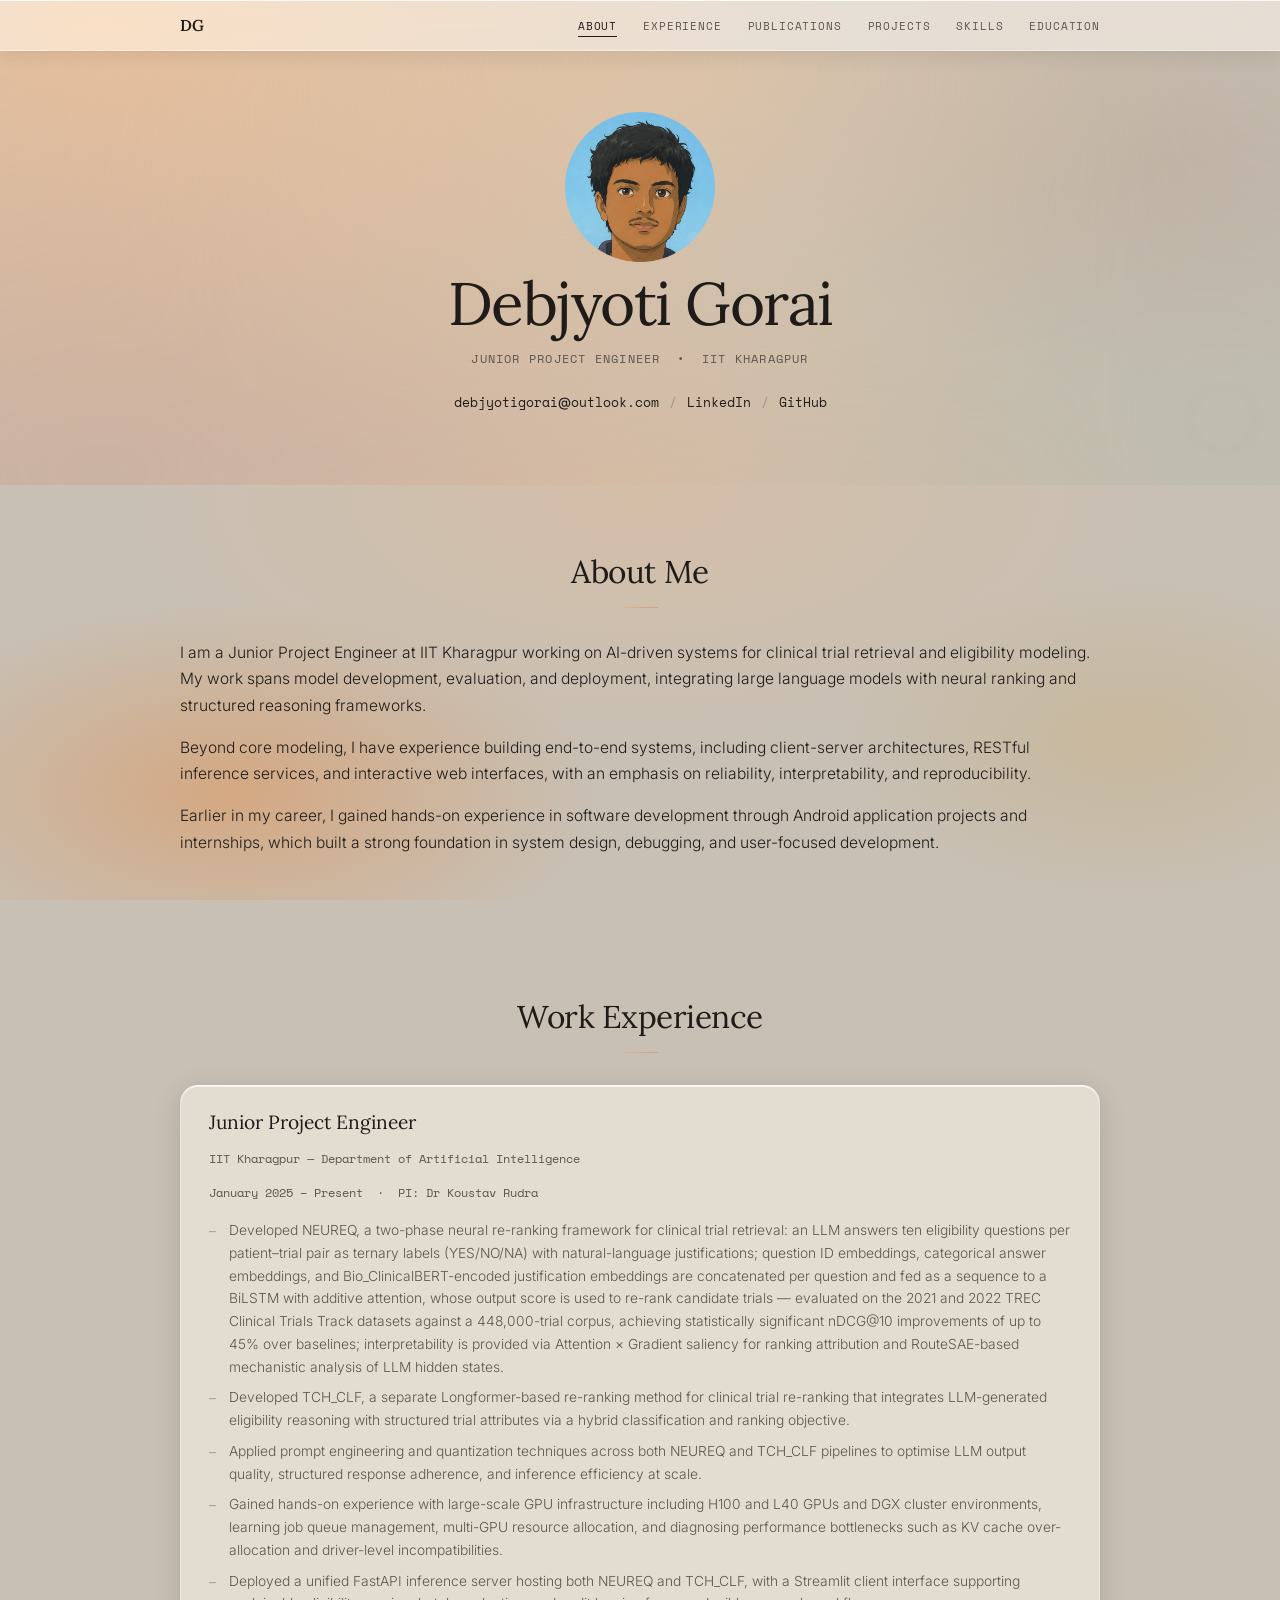
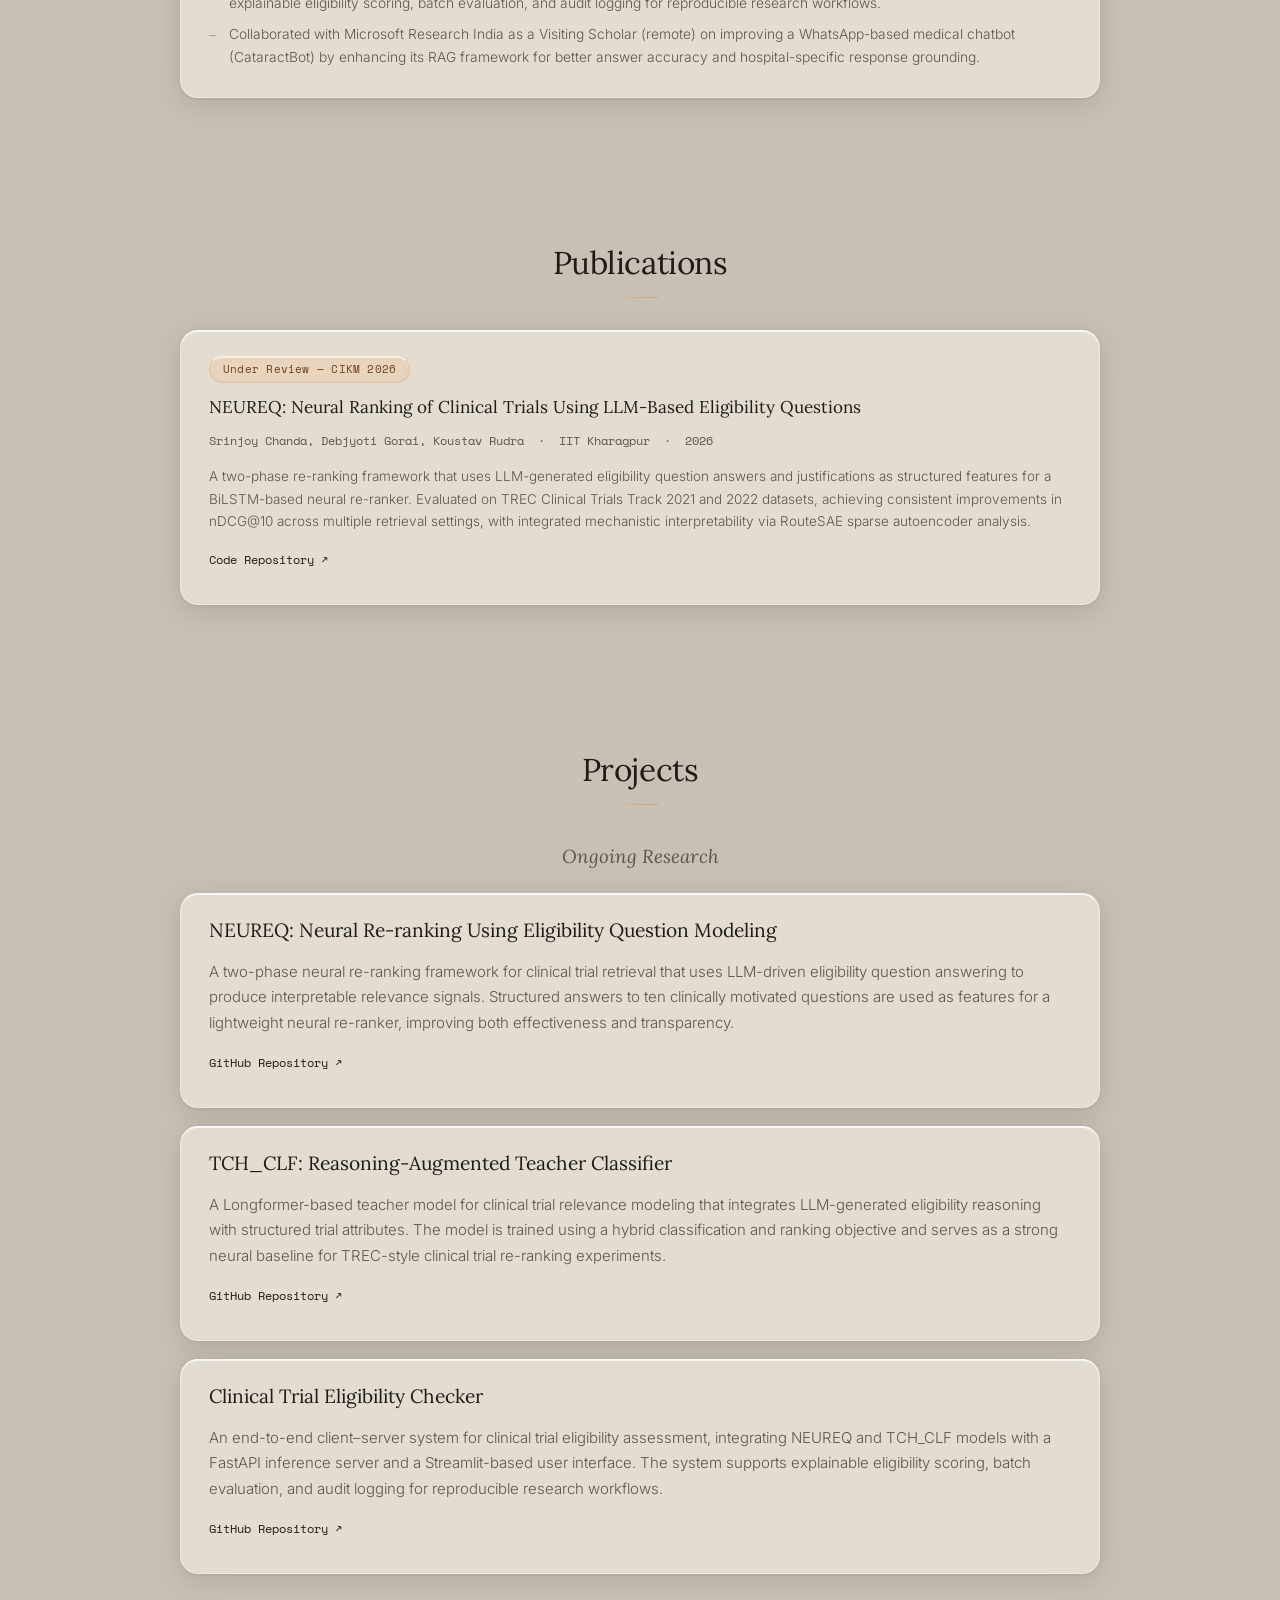
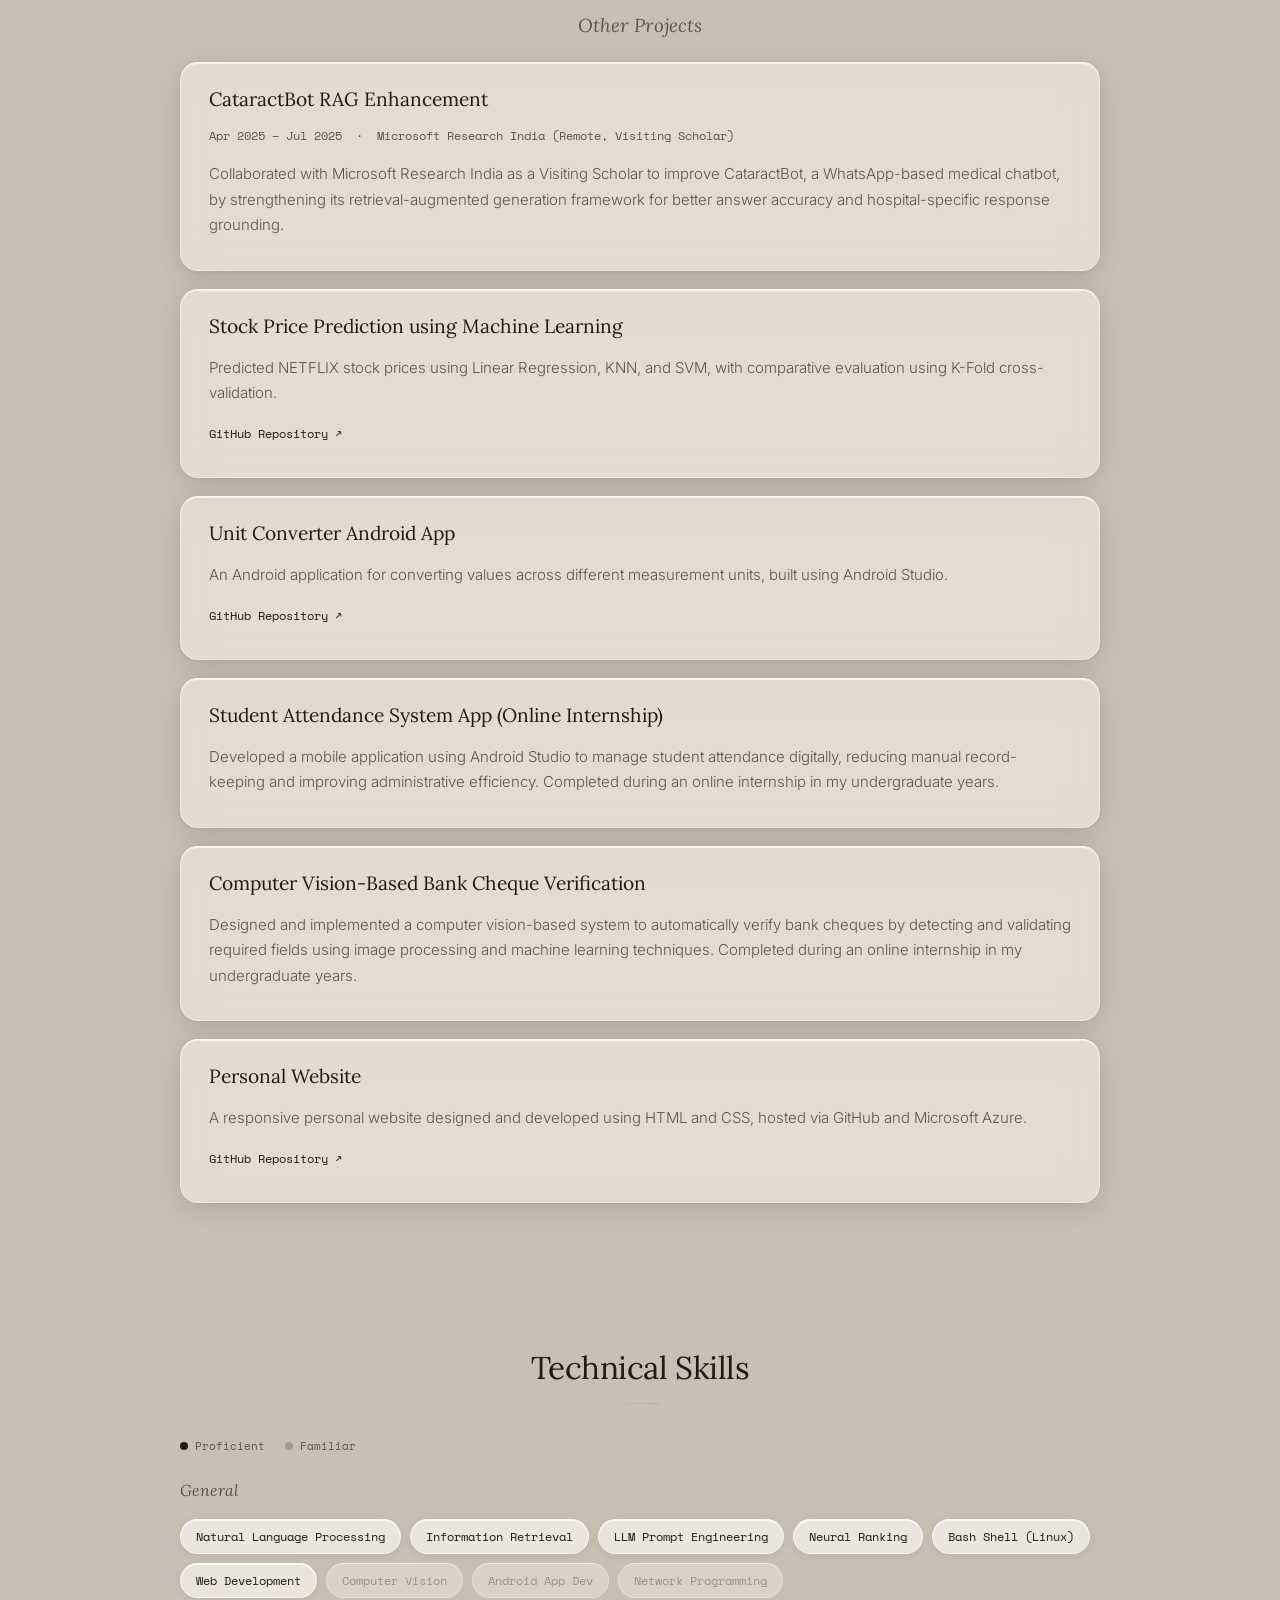
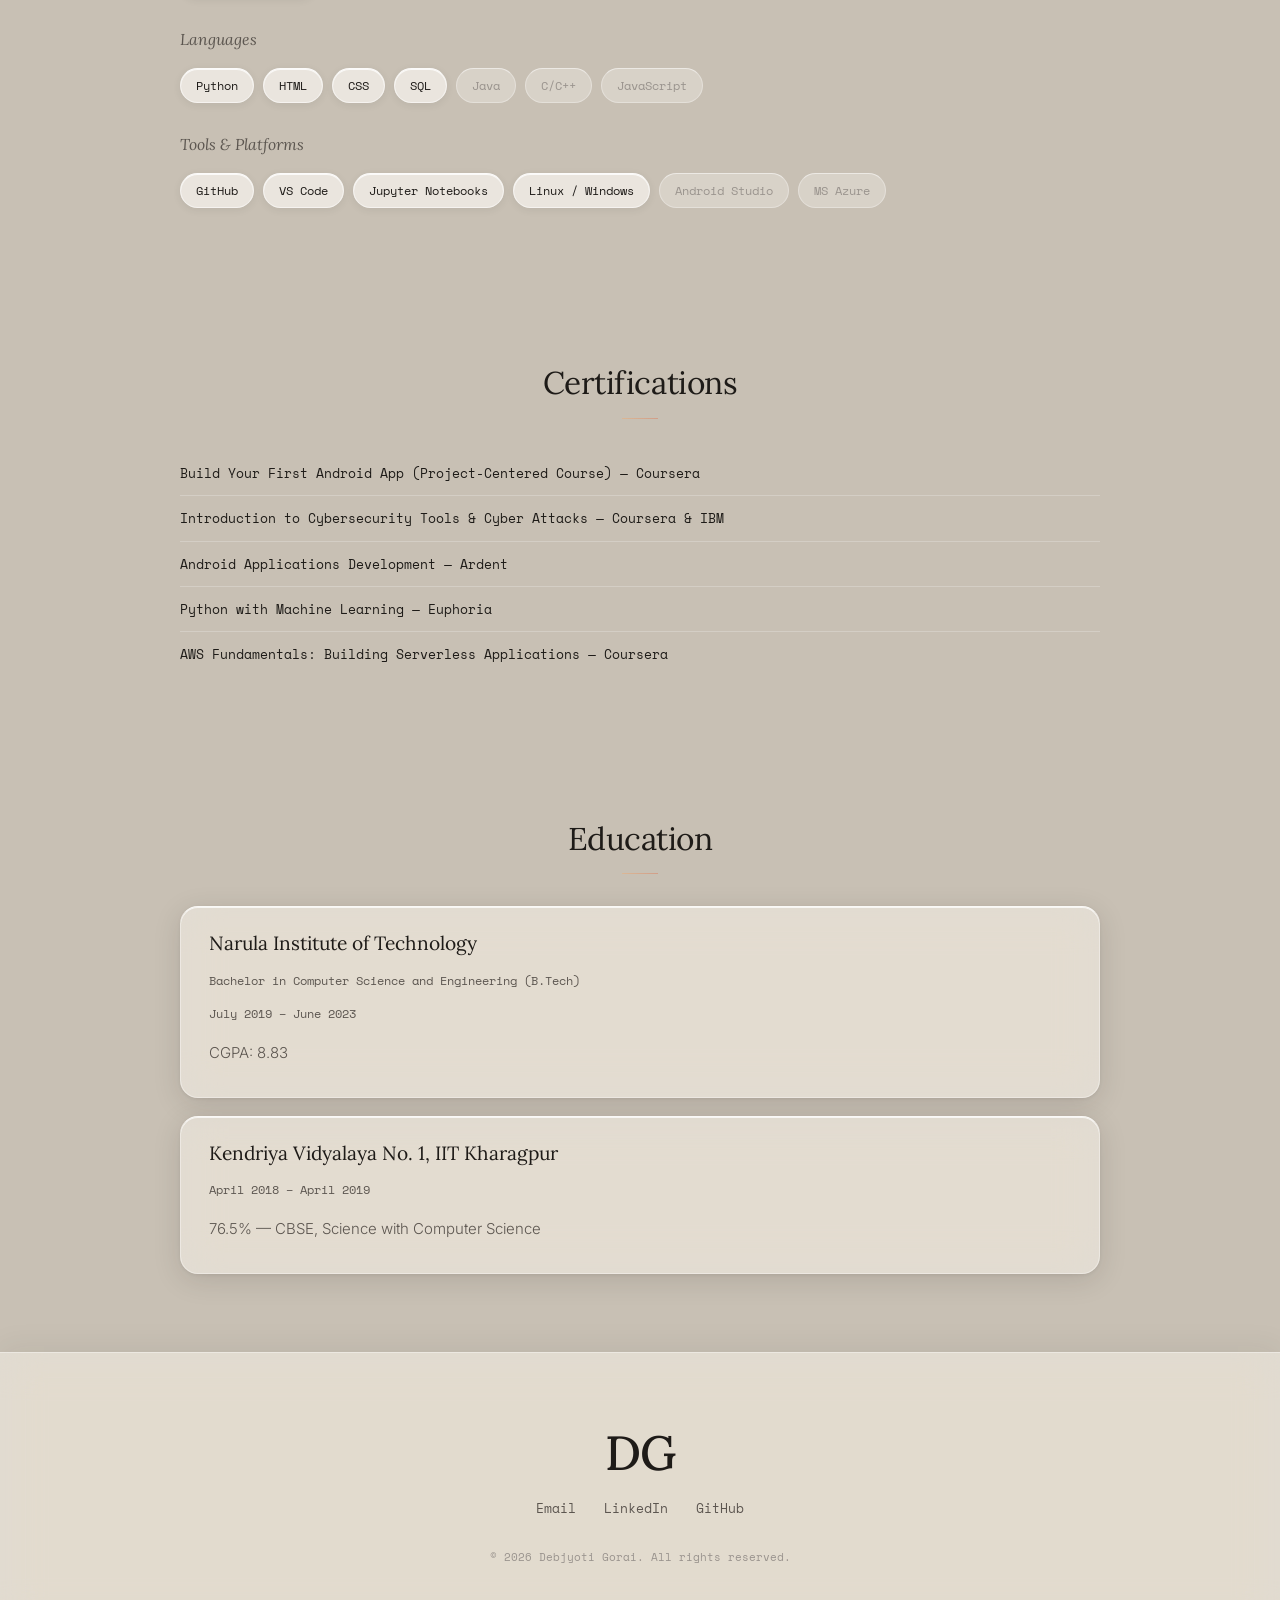
==== index.html @ ef3f84fd "Update index.html" ====
<!DOCTYPE html>
<html lang="en">
<head>
    <meta charset="UTF-8">
    <meta name="viewport" content="width=device-width, initial-scale=1.0">
    <title>Debjyoti Gorai — Portfolio</title>
    <link rel="stylesheet" href="styles.css">
    <link rel="preconnect" href="https://fonts.googleapis.com">
    <link rel="preconnect" href="https://fonts.gstatic.com" crossorigin>
    <link href="https://fonts.googleapis.com/css2?family=Inter:wght@300;400;500&family=Lora:ital,wght@0,400;0,500;0,600;1,400&family=Space+Mono&display=swap" rel="stylesheet">
    <link rel="icon"
      href="data:image/svg+xml,<svg xmlns='http://www.w3.org/2000/svg' viewBox='0 0 100 100'><circle cx='50' cy='50' r='48' fill='%23111'/><text x='50' y='63' font-size='38' font-weight='600' text-anchor='middle' fill='white' font-family='Inter,Arial,sans-serif'>DG</text></svg>">
</head>
<body>

    <nav class="site-nav">
        <div class="nav-container">
            <span class="nav-logo">DG</span>

            <!-- Desktop links -->
            <ul class="nav-links">
                <li><a href="#about">About</a></li>
                <li><a href="#experience">Experience</a></li>
                <li><a href="#publications">Publications</a></li>
                <li><a href="#projects">Projects</a></li>
                <li><a href="#skills">Skills</a></li>
                <li><a href="#education">Education</a></li>
            </ul>

            <!-- Mobile hamburger -->
            <button class="nav-hamburger" aria-label="Toggle menu" aria-expanded="false">
                <span></span><span></span><span></span>
            </button>

            <!-- Mobile drawer -->
            <div class="nav-drawer" id="nav-drawer">
                <ul>
                    <li><a href="#about">About</a></li>
                    <li><a href="#experience">Experience</a></li>
                    <li><a href="#publications">Publications</a></li>
                    <li><a href="#projects">Projects</a></li>
                    <li><a href="#skills">Skills</a></li>
                    <li><a href="#education">Education</a></li>
                </ul>
            </div>
        </div>
    </nav>

    <header class="hero">
        <div class="hero-bg-glow"></div>
        <div class="container">
            <div class="hero-monogram"><img src="images/my_avatar.png" alt="Debjyoti_Gorai_img" width="150"></div>
            <h1>Debjyoti Gorai</h1>
            <p class="subtitle">Junior Project Engineer &nbsp;&bull;&nbsp; IIT Kharagpur</p>
            <div class="contact-info">
                <a href="mailto:debjyotigorai@outlook.com">debjyotigorai<span class="email-at">@</span>outlook.com</a>
                <span class="separator">/</span>
                <a href="https://linkedin.com/in/debjyoti-gorai-515956236/" target="_blank">LinkedIn</a>
                <span class="separator">/</span>
                <a href="https://github.com/goraidebjyoti" target="_blank">GitHub</a>
            </div>
        </div>
    </header>

    <section id="about" class="about-me">
        <div class="container">
            <h2>About Me</h2>
            <hr class="section-rule">
            <p class="reveal">
                I am a Junior Project Engineer at IIT Kharagpur working on AI-driven systems for
                clinical trial retrieval and eligibility modeling. My work spans model
                development, evaluation, and deployment, integrating large language models
                with neural ranking and structured reasoning frameworks.
            </p>
            <p class="reveal">
                Beyond core modeling, I have experience building end-to-end systems, including
                client-server architectures, RESTful inference services, and interactive web
                interfaces, with an emphasis on reliability, interpretability, and
                reproducibility.
            </p>
            <p class="reveal">
                Earlier in my career, I gained hands-on experience in software development
                through Android application projects and internships, which built a strong
                foundation in system design, debugging, and user-focused development.
            </p>
        </div>
    </section>

    <section id="experience" class="work-experience">
        <div class="container">
            <h2>Work Experience</h2>
            <hr class="section-rule">
            <div class="experience-item card reveal">
                <h3>Junior Project Engineer</h3>
                <p class="organization">IIT Kharagpur &mdash; Department of Artificial Intelligence</p>
                <p class="date">January 2025 &ndash; Present &nbsp;&middot;&nbsp; PI: Dr Koustav Rudra</p>
                <ul class="exp-bullets">
                    <li>Developed NEUREQ, a two-phase neural re-ranking framework for clinical trial retrieval: an LLM answers ten eligibility questions per patient–trial pair as ternary labels (YES/NO/NA) with natural-language justifications; question ID embeddings, categorical answer embeddings, and Bio_ClinicalBERT-encoded justification embeddings are concatenated per question and fed as a sequence to a BiLSTM with additive attention, whose output score is used to re-rank candidate trials — evaluated on the 2021 and 2022 TREC Clinical Trials Track datasets against a 448,000-trial corpus, achieving statistically significant nDCG@10 improvements of up to 45% over baselines; interpretability is provided via Attention &times; Gradient saliency for ranking attribution and RouteSAE-based mechanistic analysis of LLM hidden states.</li>
                    <li>Developed TCH_CLF, a separate Longformer-based re-ranking method for clinical trial re-ranking that integrates LLM-generated eligibility reasoning with structured trial attributes via a hybrid classification and ranking objective.</li>
                    <li>Applied prompt engineering and quantization techniques across both NEUREQ and TCH_CLF pipelines to optimise LLM output quality, structured response adherence, and inference efficiency at scale.</li>
                    <li>Gained hands-on experience with large-scale GPU infrastructure including H100 and L40 GPUs and DGX cluster environments, learning job queue management, multi-GPU resource allocation, and diagnosing performance bottlenecks such as KV cache over-allocation and driver-level incompatibilities.</li>
                    <li>Deployed a unified FastAPI inference server hosting both NEUREQ and TCH_CLF, with a Streamlit client interface supporting explainable eligibility scoring, batch evaluation, and audit logging for reproducible research workflows.</li>
                    <li>Collaborated with Microsoft Research India as a Visiting Scholar (remote) on improving a WhatsApp-based medical chatbot (CataractBot) by enhancing its RAG framework for better answer accuracy and hospital-specific response grounding.</li>
                </ul>
            </div>
        </div>
    </section>

    <section id="publications" class="publications-section">
        <div class="container">
            <h2>Publications</h2>
            <hr class="section-rule">
            <div class="pub-item card reveal">
                <span class="pub-status">Under Review &mdash; CIKM 2026</span>
                <h3>NEUREQ: Neural Ranking of Clinical Trials Using LLM-Based Eligibility Questions</h3>
                <p class="pub-authors">Srinjoy Chanda, Debjyoti Gorai, Koustav Rudra &nbsp;&middot;&nbsp; IIT Kharagpur &nbsp;&middot;&nbsp; 2026</p>
                <p class="pub-abstract">
                    A two-phase re-ranking framework that uses LLM-generated eligibility question answers and justifications as structured features for a BiLSTM-based neural re-ranker. Evaluated on TREC Clinical Trials Track 2021 and 2022 datasets, achieving consistent improvements in nDCG@10 across multiple retrieval settings, with integrated mechanistic interpretability via RouteSAE sparse autoencoder analysis.
                </p>
                <p class="project-links">
                    <a href="https://anonymous.4open.science/r/NEUREQ" target="_blank">Code Repository ↗</a>
                </p>
            </div>
        </div>
    </section>

    <section id="projects" class="projects-section">
        <div class="container">
            <h2>Projects</h2>
            <hr class="section-rule">

            <h3 class="projects-subtitle">Ongoing Research</h3>

            <div class="project-item card reveal">
                <h3>NEUREQ: Neural Re-ranking Using Eligibility Question Modeling</h3>
                <p>
                    A two-phase neural re-ranking framework for clinical trial retrieval that uses
                    LLM-driven eligibility question answering to produce interpretable relevance signals.
                    Structured answers to ten clinically motivated questions are used as features for a
                    lightweight neural re-ranker, improving both effectiveness and transparency.
                </p>
                <p class="project-links"><a href="https://github.com/goraidebjyoti/NEUREQ" target="_blank">GitHub Repository ↗</a></p>
            </div>

            <div class="project-item card reveal">
                <h3>TCH_CLF: Reasoning-Augmented Teacher Classifier</h3>
                <p>
                    A Longformer-based teacher model for clinical trial relevance modeling that
                    integrates LLM-generated eligibility reasoning with structured trial attributes.
                    The model is trained using a hybrid classification and ranking objective and serves
                    as a strong neural baseline for TREC-style clinical trial re-ranking experiments.
                </p>
                <p class="project-links"><a href="https://github.com/goraidebjyoti/TCH_CLF" target="_blank">GitHub Repository ↗</a></p>
            </div>

            <div class="project-item card reveal">
                <h3>Clinical Trial Eligibility Checker</h3>
                <p>
                    An end-to-end client&ndash;server system for clinical trial eligibility assessment,
                    integrating NEUREQ and TCH_CLF models with a FastAPI inference server and a
                    Streamlit-based user interface. The system supports explainable eligibility scoring,
                    batch evaluation, and audit logging for reproducible research workflows.
                </p>
                <p class="project-links"><a href="https://github.com/goraidebjyoti/ClinicalTrialEligibilityChecker" target="_blank">GitHub Repository ↗</a></p>
            </div>

            <h3 class="projects-subtitle">Other Projects</h3>

            <div class="project-item card reveal">
                <h3>CataractBot RAG Enhancement</h3>
                <p class="date">Apr 2025 &ndash; Jul 2025 &nbsp;&middot;&nbsp; Microsoft Research India (Remote, Visiting Scholar)</p>
                <p>
                    Collaborated with Microsoft Research India as a Visiting Scholar to improve
                    CataractBot, a WhatsApp-based medical chatbot, by strengthening its retrieval-augmented
                    generation framework for better answer accuracy and hospital-specific response grounding.
                </p>
            </div>

            <div class="project-item card reveal">
                <h3>Stock Price Prediction using Machine Learning</h3>
                <p>Predicted NETFLIX stock prices using Linear Regression, KNN, and SVM, with comparative evaluation using K-Fold cross-validation.</p>
                <p class="project-links"><a href="https://github.com/goraidebjyoti/Stock-Price-Prediction" target="_blank">GitHub Repository ↗</a></p>
            </div>

            <div class="project-item card reveal">
                <h3>Unit Converter Android App</h3>
                <p>An Android application for converting values across different measurement units, built using Android Studio.</p>
                <p class="project-links"><a href="https://github.com/goraidebjyoti/UnitConverterApp" target="_blank">GitHub Repository ↗</a></p>
            </div>

            <div class="project-item card reveal">
                <h3>Student Attendance System App (Online Internship)</h3>
                <p>
                    Developed a mobile application using Android Studio to manage student
                    attendance digitally, reducing manual record-keeping and improving
                    administrative efficiency. Completed during an online internship in
                    my undergraduate years.
                </p>
            </div>

            <div class="project-item card reveal">
                <h3>Computer Vision-Based Bank Cheque Verification</h3>
                <p>
                    Designed and implemented a computer vision-based system to automatically
                    verify bank cheques by detecting and validating required fields using
                    image processing and machine learning techniques. Completed during an
                    online internship in my undergraduate years.
                </p>
            </div>

            <div class="project-item card reveal">
                <h3>Personal Website</h3>
                <p>
                    A responsive personal website designed and developed using HTML and CSS,
                    hosted via GitHub and Microsoft Azure.
                </p>
                <p class="project-links">
                    <a href="https://github.com/goraidebjyoti/Website" target="_blank">
                        GitHub Repository ↗
                    </a>
                </p>
            </div>
        </div>
    </section>

    <section id="skills" class="technical-skills">
        <div class="container">
            <h2>Technical Skills</h2>
            <hr class="section-rule">
            <div class="skills-legend reveal">
                <span class="legend-item"><span class="legend-dot legend-strong"></span>Proficient</span>
                <span class="legend-item"><span class="legend-dot legend-familiar"></span>Familiar</span>
            </div>
            <div class="skills-category reveal">
                <h3>General</h3>
                <ul>
                    <li>Natural Language Processing</li>
                    <li>Information Retrieval</li>
                    <li>LLM Prompt Engineering</li>
                    <li>Neural Ranking</li>
                    <li>Bash Shell (Linux)</li>
                    <li>Web Development</li>
                    <li class="skill-familiar">Computer Vision</li>
                    <li class="skill-familiar">Android App Dev</li>
                    <li class="skill-familiar">Network Programming</li>
                </ul>
            </div>
            <div class="skills-category reveal">
                <h3>Languages</h3>
                <ul>
                    <li>Python</li>
                    <li>HTML</li>
                    <li>CSS</li>
                    <li>SQL</li>
                    <li class="skill-familiar">Java</li>
                    <li class="skill-familiar">C/C++</li>
                    <li class="skill-familiar">JavaScript</li>
                </ul>
            </div>
            <div class="skills-category reveal">
                <h3>Tools &amp; Platforms</h3>
                <ul>
                    <li>GitHub</li>
                    <li>VS Code</li>
                    <li>Jupyter Notebooks</li>
                    <li>Linux / Windows</li>
                    <li class="skill-familiar">Android Studio</li>
                    <li class="skill-familiar">MS Azure</li>
                </ul>
            </div>
        </div>
    </section>

    <section id="certifications" class="certifications-section">
        <div class="container">
            <h2>Certifications</h2>
            <hr class="section-rule">
            <ul class="reveal">
                <li>Build Your First Android App (Project-Centered Course) &mdash; Coursera</li>
                <li>Introduction to Cybersecurity Tools &amp; Cyber Attacks &mdash; Coursera &amp; IBM</li>
                <li>Android Applications Development &mdash; Ardent</li>
                <li>Python with Machine Learning &mdash; Euphoria</li>
                <li>AWS Fundamentals: Building Serverless Applications &mdash; Coursera</li>
            </ul>
        </div>
    </section>

    <section id="education" class="education-section">
        <div class="container">
            <h2>Education</h2>
            <hr class="section-rule">
            <div class="education-item card reveal">
                <h3>Narula Institute of Technology</h3>
                <p class="degree">Bachelor in Computer Science and Engineering (B.Tech)</p>
                <p class="date">July 2019 &ndash; June 2023</p>
                <p>CGPA: 8.83</p>
            </div>
            <div class="education-item card reveal">
                <h3>Kendriya Vidyalaya No. 1, IIT Kharagpur</h3>
                <p class="date">April 2018 &ndash; April 2019</p>
                <p>76.5% &mdash; CBSE, Science with Computer Science</p>
            </div>
        </div>
    </section>

    <footer class="contact-footer">
        <div class="container">
            <h2 class="footer-logo">DG</h2>
            <div class="footer-links">
                <a href="mailto:debjyotigorai@outlook.com">Email</a>
                <a href="https://linkedin.com/in/debjyoti-gorai-515956236/" target="_blank">LinkedIn</a>
                <a href="https://github.com/goraidebjyoti" target="_blank">GitHub</a>
            </div>
            <p class="copyright">&copy; 2026 Debjyoti Gorai. All rights reserved.</p>
        </div>
    </footer>

    <script>
    // ── Hamburger menu ──────────────────────────────────────────
    const hamburger = document.querySelector('.nav-hamburger');
    const drawer    = document.getElementById('nav-drawer');

    hamburger.addEventListener('click', () => {
        const isOpen = drawer.classList.toggle('is-open');
        hamburger.classList.toggle('is-open', isOpen);
        hamburger.setAttribute('aria-expanded', isOpen);
    });

    // Close drawer when any drawer link is tapped
    drawer.querySelectorAll('a').forEach(link => {
        link.addEventListener('click', () => {
            drawer.classList.remove('is-open');
            hamburger.classList.remove('is-open');
            hamburger.setAttribute('aria-expanded', false);
        });
    });

    // ── Active nav (desktop links + drawer links) ────────────────
    const sections  = document.querySelectorAll('section[id]');
    const allLinks  = document.querySelectorAll('.nav-links a, .nav-drawer a');

    const navObserver = new IntersectionObserver(entries => {
        entries.forEach(entry => {
            if (entry.isIntersecting) {
                allLinks.forEach(a => a.classList.remove('active'));
                document.querySelectorAll(`a[href="#${entry.target.id}"]`)
                    .forEach(a => a.classList.add('active'));
            }
        });
    }, { threshold: 0.25 });
    sections.forEach(s => navObserver.observe(s));

    // ── Scroll-reveal ────────────────────────────────────────────
    const revealObserver = new IntersectionObserver(entries => {
        entries.forEach(entry => {
            if (entry.isIntersecting) {
                entry.target.classList.add('is-visible');
                revealObserver.unobserve(entry.target);
            }
        });
    }, { threshold: 0.08, rootMargin: '0px 0px -40px 0px' });
    document.querySelectorAll('.reveal').forEach(el => revealObserver.observe(el));
    </script>

</body>
</html>
---- styles.css ----
/* ============================================================
   styles.css  —  Debjyoti Gorai Portfolio
   Palette: sage-stone ground · amber-rose accents · warm glass
   ============================================================ */

html { scroll-behavior: smooth; }

:root {
    --bg-base:      #C8C0B4;
    --spot-amber:   #E2B48A;
    --spot-rose:    #D4937A;
    --spot-sage:    #A8B09C;

    --text-primary:   #1E1B18;
    --text-secondary: #5C5650;
    --text-muted:     #9A948E;

    --pill-bg:     rgba(226, 180, 138, 0.38);
    --pill-border: rgba(226, 180, 138, 0.65);
    --pill-text:   #6E4020;

    --glass-fill:       rgba(255, 252, 248, 0.46);
    --glass-fill-hover: rgba(255, 252, 248, 0.66);
    --glass-fill-nav:   rgba(255, 252, 248, 0.52);
    --glass-edge-top:   rgba(255, 255, 255, 0.82);
    --glass-edge:       rgba(255, 255, 255, 0.36);
    --glass-inset:      rgba(255, 255, 255, 0.72);
    --glass-shadow:     0 6px 28px rgba(30,27,24,0.13), 0 1px 4px rgba(30,27,24,0.07);
    --glass-shadow-h:   0 16px 44px rgba(30,27,24,0.17), 0 3px 10px rgba(30,27,24,0.09);
    --blur-card:   blur(20px) saturate(1.5);
    --blur-nav:    blur(30px) saturate(1.6);

    --font-heading: 'Lora', serif;
    --font-body:    'Inter', sans-serif;
    --font-mono:    'Space Mono', monospace;

    --radius-card: 18px;
    --radius-pill: 32px;
}

*, *::before, *::after { box-sizing: border-box; }

body {
    font-family: var(--font-body);
    font-size: 15px;
    font-weight: 300;
    line-height: 1.7;
    color: var(--text-primary);
    margin: 0; padding: 0;
    display: flex;
    flex-direction: column;
    min-height: 100vh;

    background-color: var(--bg-base);
    background-image:
        radial-gradient(ellipse 90% 75% at  8%  4%,  #E8C4A0 0%, transparent 65%),
        radial-gradient(ellipse 60% 50% at 90% 18%,  #C4B4A8 0%, transparent 48%),
        radial-gradient(ellipse 80% 55% at 50% 55%,  #D4BEA8 0%, transparent 52%),
        radial-gradient(ellipse 60% 44% at 18% 88%,  #D4A882 0%, transparent 48%),
        radial-gradient(ellipse 50% 40% at 88% 82%,  #C8B89C 0%, transparent 45%);
    background-attachment: fixed;
}

h1, h2, h3 {
    font-family: var(--font-heading);
    font-weight: 400;
    color: var(--text-primary);
    margin-top: 0;
}

.container {
    width: 90%;
    max-width: 960px;
    margin: auto;
    padding: 20px;
}

@keyframes fadeUp {
    from { opacity: 0; transform: translateY(18px); }
    to   { opacity: 1; transform: translateY(0); }
}

.reveal {
    opacity: 0;
    transform: translateY(22px);
    transition: opacity 0.55s ease, transform 0.55s ease;
}
.reveal.is-visible {
    opacity: 1;
    transform: translateY(0);
}

/* ============================================================
   NAVIGATION
   ============================================================ */
.site-nav {
    position: sticky;
    top: 0;
    z-index: 100;
    background: var(--glass-fill-nav);
    backdrop-filter: var(--blur-nav);
    -webkit-backdrop-filter: var(--blur-nav);
    border-bottom: 1px solid var(--glass-edge);
    box-shadow:
        0 1px 0 var(--glass-edge-top) inset,
        0 4px 20px rgba(30,27,24,0.10);
}

.nav-container {
    width: 90%;
    max-width: 960px;
    margin: auto;
    padding: 0 20px;
    height: 50px;
    display: flex;
    align-items: center;
    justify-content: space-between;
    position: relative;
}

.nav-logo {
    font-family: var(--font-heading);
    font-size: 1.05em;
    font-weight: 600;
    color: var(--text-primary);
    letter-spacing: 0.02em;
    flex-shrink: 0;
}

/* Desktop nav links */
.nav-links {
    list-style: none;
    margin: 0; padding: 0;
    display: flex;
    gap: 26px;
}

.nav-links a {
    font-family: var(--font-mono);
    font-size: 0.70em;
    text-transform: uppercase;
    letter-spacing: 0.08em;
    color: var(--text-secondary);
    text-decoration: none;
    transition: color 0.2s;
    padding-bottom: 2px;
}
.nav-links a:hover   { color: var(--text-primary); }
.nav-links a.active  {
    color: var(--text-primary);
    border-bottom: 1px solid var(--text-primary);
}

/* ── Hamburger button (hidden on desktop) ── */
.nav-hamburger {
    display: none;
    flex-direction: column;
    justify-content: center;
    align-items: center;
    gap: 5px;
    width: 36px;
    height: 36px;
    cursor: pointer;
    background: none;
    border: none;
    padding: 0;
    -webkit-tap-highlight-color: transparent;
}

.nav-hamburger span {
    display: block;
    width: 22px;
    height: 1.5px;
    background: var(--text-primary);
    border-radius: 2px;
    transition: transform 0.3s ease, opacity 0.3s ease;
}

/* Animate to X when open */
.nav-hamburger.is-open span:nth-child(1) { transform: translateY(6.5px) rotate(45deg); }
.nav-hamburger.is-open span:nth-child(2) { opacity: 0; }
.nav-hamburger.is-open span:nth-child(3) { transform: translateY(-6.5px) rotate(-45deg); }

/* ── Mobile drawer ── */
.nav-drawer {
    display: none; /* shown via JS toggle */
    position: absolute;
    top: 100%;
    left: 0; right: 0;
    background: rgba(255, 252, 248, 0.93);
    backdrop-filter: blur(24px) saturate(1.6);
    -webkit-backdrop-filter: blur(24px) saturate(1.6);
    border-bottom: 1px solid var(--glass-edge);
    box-shadow: 0 8px 24px rgba(30,27,24,0.12);
    padding: 12px 0 16px;
    z-index: 99;
}

.nav-drawer.is-open { display: block; }

.nav-drawer ul {
    list-style: none;
    margin: 0; padding: 0;
    display: flex;
    flex-direction: column;
}

.nav-drawer ul li a {
    display: block;
    padding: 11px 24px;
    font-family: var(--font-mono);
    font-size: 0.78em;
    text-transform: uppercase;
    letter-spacing: 0.09em;
    color: var(--text-secondary);
    text-decoration: none;
    transition: color 0.15s, background 0.15s;
}

.nav-drawer ul li a:hover,
.nav-drawer ul li a.active {
    color: var(--text-primary);
    background: rgba(255,252,248,0.5);
}

/* ============================================================
   HERO
   ============================================================ */
.hero {
    position: relative;
    padding: 80px 0 52px;
    text-align: center;
    overflow: hidden;
}

.hero-bg-glow {
    position: absolute;
    inset: -20% -10%;
    background:
        radial-gradient(circle at 50%  0%, rgba(232,196,160,0.65) 0%, transparent 60%),
        radial-gradient(circle at 15% 95%, rgba(212,147,122,0.35) 0%, transparent 48%),
        radial-gradient(circle at 88% 75%, rgba(168,176,156,0.28) 0%, transparent 42%);
    filter: blur(52px);
    z-index: -1;
}

.hero-monogram {
    display: inline-flex;
    align-items: center;
    justify-content: center;
    width: 72px; height: 72px;
    border-radius: 50%;
    background: var(--glass-fill);
    backdrop-filter: var(--blur-card);
    -webkit-backdrop-filter: var(--blur-card);
    border: 1px solid var(--glass-edge);
    border-top-color: var(--glass-edge-top);
    box-shadow: var(--glass-shadow), 0 1px 0 var(--glass-inset) inset;
    font-family: var(--font-heading);
    font-size: 1.55em;
    font-weight: 500;
    color: var(--text-primary);
    letter-spacing: -0.02em;
    margin-bottom: 22px;
    opacity: 0;
    animation: fadeUp 0.7s ease-out 0.05s forwards;
}

.hero h1 {
    font-size: 4em;
    letter-spacing: -0.025em;
    line-height: 1.1;
    margin-bottom: 8px;
    animation: fadeUp 0.8s ease-out 0.15s forwards;
    opacity: 0;
}

.hero .subtitle {
    font-family: var(--font-mono);
    font-size: 0.82em;
    text-transform: uppercase;
    letter-spacing: 0.10em;
    color: var(--text-secondary);
    margin-bottom: 22px;
    opacity: 0;
    animation: fadeUp 0.8s ease-out 0.30s forwards;
}

/* FIX 4 — Contact info: flex row on desktop, column on mobile */
.hero .contact-info {
    font-family: var(--font-mono);
    font-size: 0.88em;
    opacity: 0;
    animation: fadeUp 0.8s ease-out 0.45s forwards;
    display: flex;
    align-items: center;
    justify-content: center;
    flex-wrap: nowrap;
    gap: 0;
}

.hero .contact-info a {
    color: var(--text-primary);
    text-decoration: none;
    transition: opacity 0.2s;
    white-space: nowrap;
}
.hero .contact-info a:hover { opacity: 0.55; }

.separator { margin: 0 10px; color: var(--text-muted); }

/* ============================================================
   SECTIONS
   ============================================================ */
section {
    padding: 40px 0;
}

section h2 {
    font-size: 2.1em;
    text-align: center;
    margin-bottom: 8px;
    letter-spacing: -0.015em;
}

.section-rule {
    display: block;
    width: 36px;
    height: 1px;
    background: linear-gradient(90deg, var(--spot-amber), var(--spot-rose));
    margin: 0 auto 32px;
    border: none;
    opacity: 0.75;
}

.about-me p {
    font-size: 1.04em;
    color: var(--text-primary);
    margin-bottom: 14px;
}

/* ============================================================
   GLASS CARDS
   ============================================================ */
.card {
    background: var(--glass-fill);
    backdrop-filter: var(--blur-card);
    -webkit-backdrop-filter: var(--blur-card);
    border: 1px solid var(--glass-edge);
    border-top-color: var(--glass-edge-top);
    border-radius: var(--radius-card);
    padding: 24px 28px;
    margin-bottom: 18px;
    box-shadow: var(--glass-shadow), 0 1px 0 var(--glass-inset) inset;
    transition: background 0.35s ease, transform 0.35s ease,
                box-shadow 0.35s ease, border-top-color 0.35s ease;
}

.card:hover {
    background: var(--glass-fill-hover);
    transform: translateY(-4px);
    box-shadow: var(--glass-shadow-h), 0 1px 0 rgba(255,255,255,0.90) inset;
    border-top-color: rgba(255,255,255,0.92);
}

.card h3 { font-size: 1.28em; margin-bottom: 6px; line-height: 1.35; }
.card p  { color: var(--text-secondary); margin-bottom: 8px; }
.card strong { color: var(--text-primary); font-weight: 500; }

.organization, .degree, .date {
    font-family: var(--font-mono);
    font-size: 0.83em;
    color: var(--text-secondary);
    display: block;
    margin-bottom: 10px;
}

.exp-bullets { list-style: none; padding: 0; margin: 12px 0 0; }

.exp-bullets li {
    position: relative;
    padding: 4px 0 4px 20px;
    color: var(--text-secondary);
    font-size: 0.92em;
    line-height: 1.65;
}

.exp-bullets li::before {
    content: '–';
    position: absolute;
    left: 0;
    color: var(--text-muted);
    top: 5px;
}

/* ============================================================
   PUBLICATIONS
   ============================================================ */
.publications-section .pub-item h3 {
    font-size: 1.14em;
    margin-bottom: 8px;
    line-height: 1.45;
}

.pub-status {
    display: inline-block;
    font-family: var(--font-mono);
    font-size: 0.73em;
    padding: 3px 13px;
    border-radius: var(--radius-pill);
    background: var(--pill-bg);
    backdrop-filter: blur(10px);
    -webkit-backdrop-filter: blur(10px);
    border: 1px solid var(--pill-border);
    border-top-color: rgba(255,240,220,0.80);
    color: var(--pill-text);
    margin-bottom: 12px;
    box-shadow: 0 1px 0 rgba(255,255,255,0.65) inset;
    letter-spacing: 0.02em;
}

.pub-authors {
    font-family: var(--font-mono);
    font-size: 0.80em;
    color: var(--text-secondary);
    margin-bottom: 10px;
}

.pub-abstract {
    font-size: 0.90em;
    color: var(--text-secondary);
    line-height: 1.65;
    margin-bottom: 12px;
}

/* ============================================================
   PROJECTS
   ============================================================ */
.projects-subtitle {
    font-family: var(--font-heading);
    font-size: 1.25em;
    font-style: italic;
    color: var(--text-secondary);
    text-align: center;
    margin: 36px 0 20px;
    font-weight: 400;
}

.project-links { margin-top: 14px; }

.project-links a {
    font-family: var(--font-mono);
    font-size: 0.83em;
    color: var(--text-primary);
    text-decoration: none;
    border-bottom: 1px solid transparent;
    padding-bottom: 2px;
    transition: border-color 0.2s, opacity 0.2s;
}
.project-links a:hover { border-color: var(--text-primary); opacity: 0.75; }

/* ============================================================
   SKILLS
   ============================================================ */
.skills-legend {
    display: flex;
    gap: 20px;
    margin-bottom: 22px;
    align-items: center;
}

.legend-item {
    font-family: var(--font-mono);
    font-size: 0.76em;
    color: var(--text-secondary);
    display: flex;
    align-items: center;
    gap: 7px;
}

.legend-dot {
    width: 8px; height: 8px;
    border-radius: 50%;
    display: inline-block;
    flex-shrink: 0;
}
.legend-strong   { background: var(--text-primary); }
.legend-familiar { background: rgba(94,88,80,0.35); }

.skills-category { margin-bottom: 28px; }

.skills-category h3 {
    font-family: var(--font-heading);
    font-size: 1.05em;
    font-style: italic;
    font-weight: 400;
    color: var(--text-secondary);
    margin-bottom: 13px;
}

.skills-category ul {
    list-style: none;
    padding: 0;
    display: flex;
    flex-wrap: wrap;
    gap: 9px;
}

/* Solid fill — no backdrop-filter on pills */
.skills-category ul li {
    background: rgba(255, 252, 248, 0.62);
    color: var(--text-primary);
    border: 1px solid rgba(255,255,255,0.55);
    border-top-color: rgba(255,255,255,0.85);
    padding: 6px 15px;
    border-radius: var(--radius-pill);
    font-family: var(--font-mono);
    font-size: 0.83em;
    box-shadow: 0 2px 8px rgba(30,27,24,0.07), 0 1px 0 rgba(255,255,255,0.80) inset;
    transition: background 0.18s ease, transform 0.18s ease;
    cursor: default;
}

.skills-category ul li:hover {
    background: rgba(255, 252, 248, 0.82);
    transform: translateY(-2px);
}

.skills-category ul li.skill-familiar {
    color: var(--text-muted);
    background: rgba(255, 252, 248, 0.30);
    border-color: rgba(255,255,255,0.30);
    border-top-color: rgba(255,255,255,0.50);
    box-shadow: none;
}

.skills-category ul li.skill-familiar:hover {
    background: rgba(255, 252, 248, 0.50);
    color: var(--text-secondary);
}

/* ============================================================
   CERTIFICATIONS
   ============================================================ */
.certifications-section ul {
    list-style: none;
    padding: 0;
}

.certifications-section ul li {
    font-family: var(--font-mono);
    font-size: 0.88em;
    padding: 11px 0;
    border-bottom: 1px solid rgba(255,255,255,0.22);
    color: var(--text-primary);
    transition: color 0.2s, padding-left 0.2s;
}
.certifications-section ul li:hover { padding-left: 6px; }
.certifications-section ul li:last-child { border-bottom: none; }

/* ============================================================
   FOOTER
   ============================================================ */
.contact-footer {
    background: rgba(255, 252, 248, 0.44);
    backdrop-filter: var(--blur-card);
    -webkit-backdrop-filter: var(--blur-card);
    border-top: 1px solid var(--glass-edge);
    box-shadow: 0 -1px 0 var(--glass-edge-top) inset,
                0 -6px 28px rgba(30,27,24,0.06);
    padding: 56px 0 30px;
    text-align: center;
    margin-top: auto;
}

.footer-logo {
    font-family: var(--font-heading);
    font-size: 3.2em;
    font-weight: 500;
    letter-spacing: -0.03em;
    line-height: 1;
    margin-bottom: 20px;
    color: var(--text-primary);
}

.footer-links {
    font-family: var(--font-mono);
    font-size: 0.88em;
    margin-bottom: 28px;
    display: flex;
    justify-content: center;
    gap: 28px;
}

.footer-links a { color: var(--text-secondary); text-decoration: none; transition: color 0.2s; }
.footer-links a:hover { color: var(--text-primary); }

.copyright { font-family: var(--font-mono); font-size: 0.73em; color: var(--text-muted); }

.email-at { font-family: 'Inter', sans-serif; font-weight: 500; letter-spacing: 0; }

/* ============================================================
   RESPONSIVE — 768px
   ============================================================ */
@media (max-width: 768px) {
    section h2   { font-size: 1.85em; }
    .container   { width: 95%; padding: 20px 14px; }
    .card        { padding: 18px 20px; }
    .footer-links { flex-direction: column; gap: 12px; }

    /* FIX 1 — Show hamburger, hide inline nav links */
    .nav-links     { display: none; }
    .nav-hamburger { display: flex; }

    /* FIX 4 — Contact info: stack vertically, hide separators */
    .hero .contact-info {
        flex-direction: column;
        gap: 6px;
        font-size: 0.82em;
    }
    .hero .contact-info .separator { display: none; }

    .hero h1         { font-size: 2.8em; }
    .hero-monogram   { width: 62px; height: 62px; font-size: 1.35em; }
    .hero            { padding: 60px 0 40px; }
}

/* ============================================================
   RESPONSIVE — 480px
   ============================================================ */
@media (max-width: 480px) {
    .hero h1       { font-size: 2.1em; }
    .hero-monogram { width: 54px; height: 54px; font-size: 1.18em; }
    .footer-logo   { font-size: 2.2em; }
}

/* ============================================================
   REDUCED MOTION
   ============================================================ */
@media (prefers-reduced-motion: reduce) {
    .reveal, .card, .skills-category ul li,
    .certifications-section ul li { transition: none; }
    .hero-monogram, .hero h1, .hero .subtitle,
    .hero .contact-info { animation: none; opacity: 1; }
}
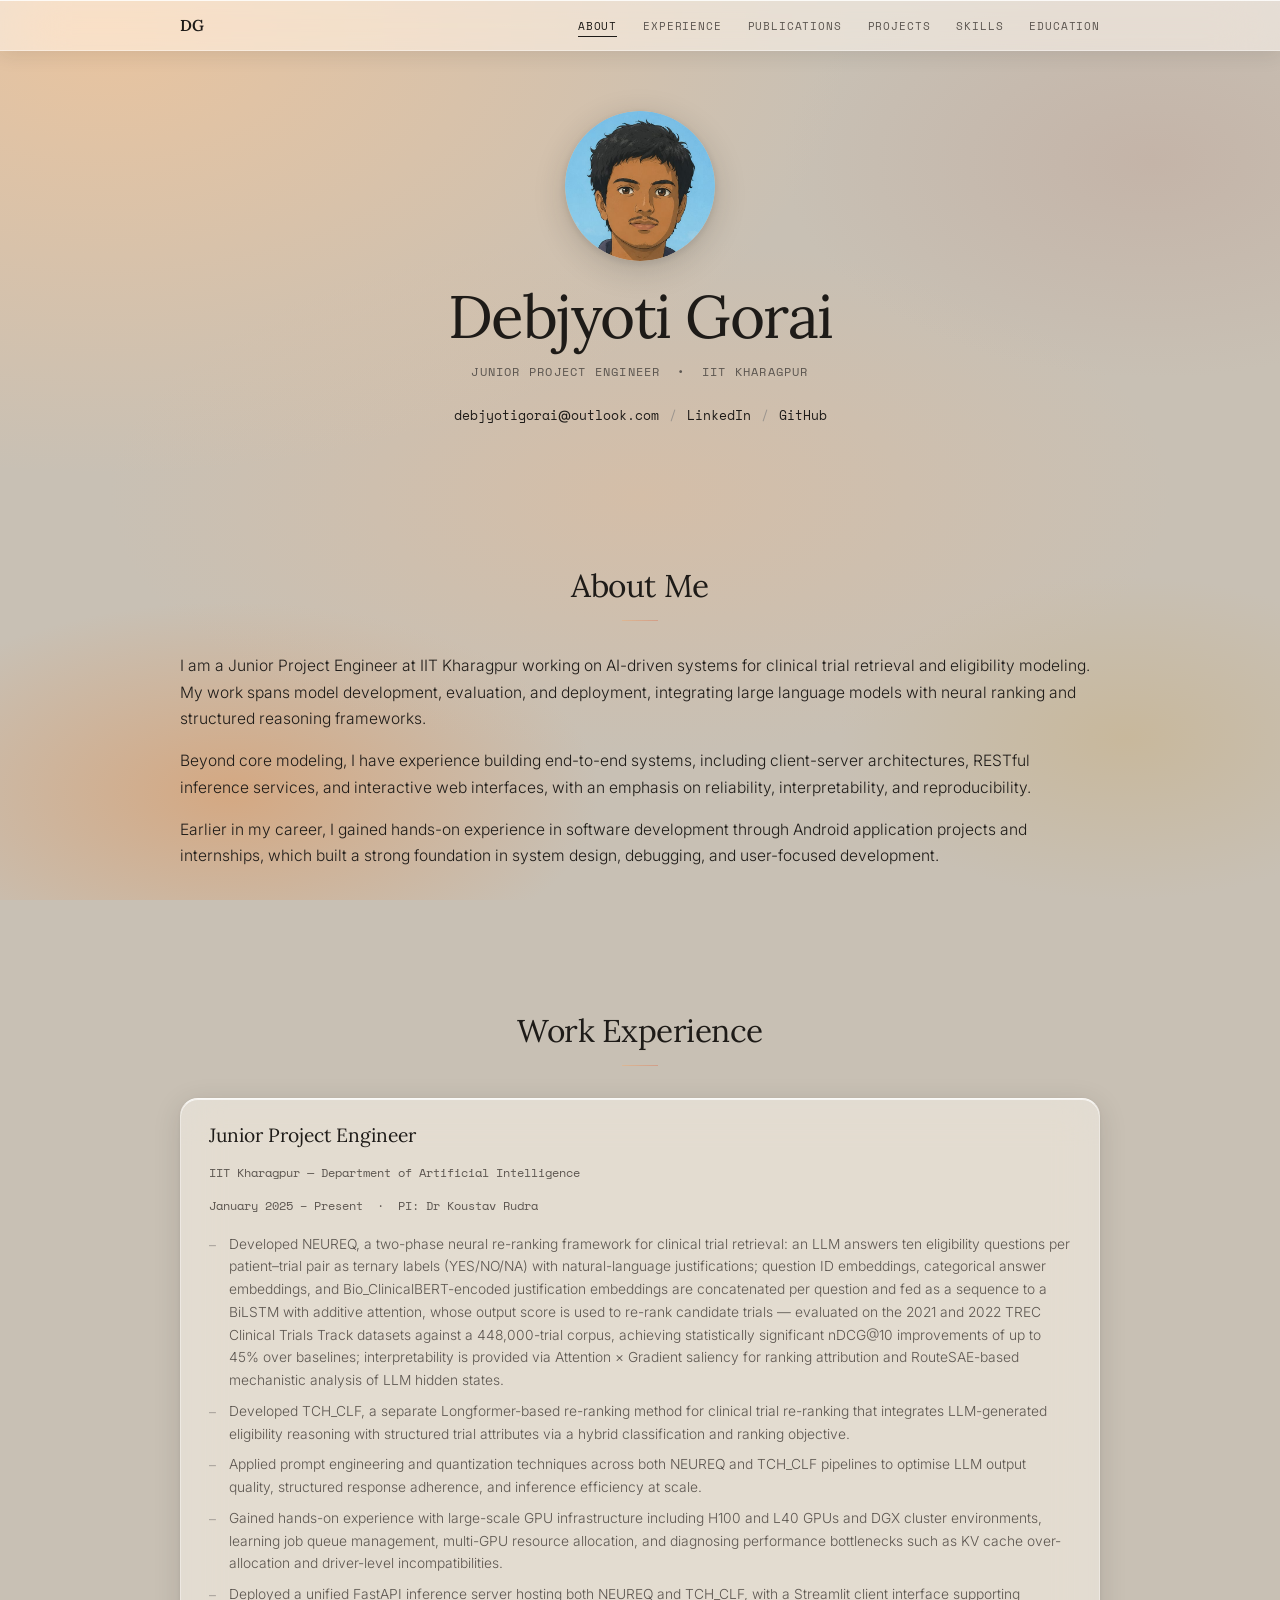
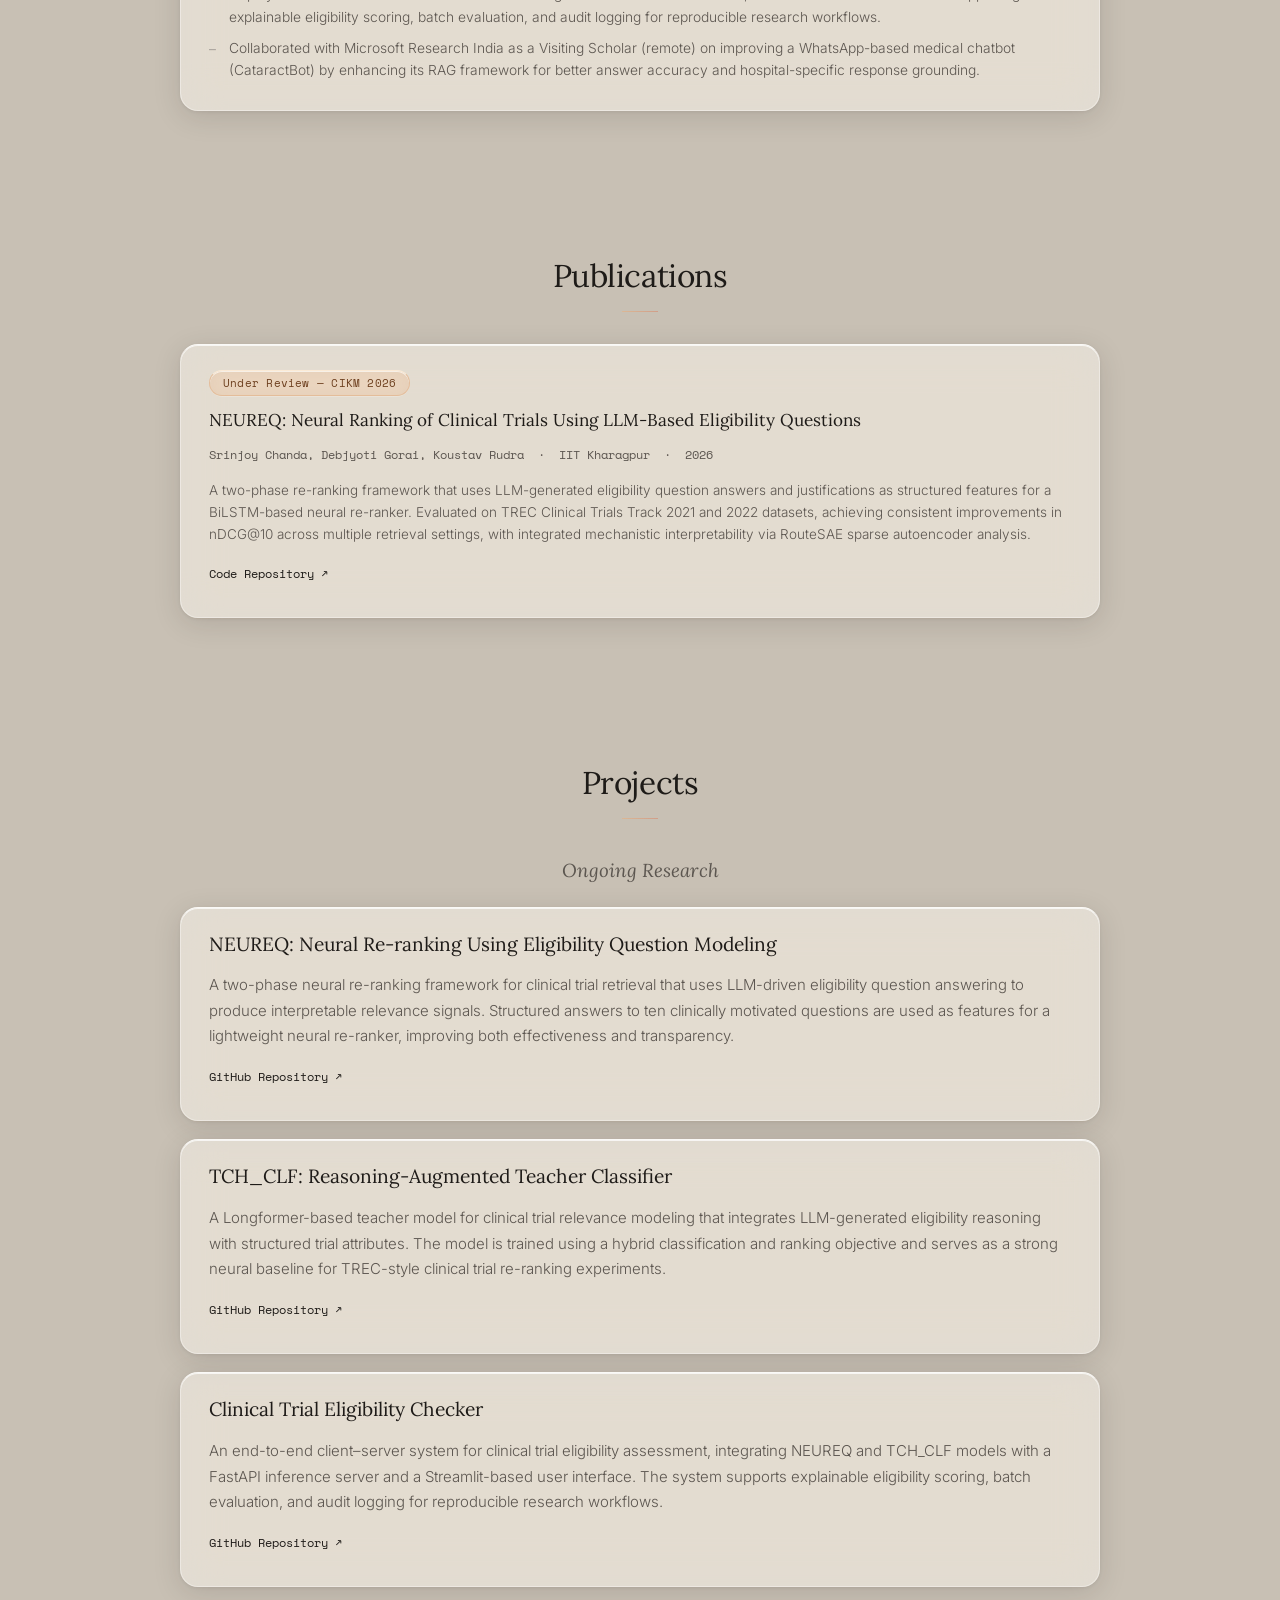
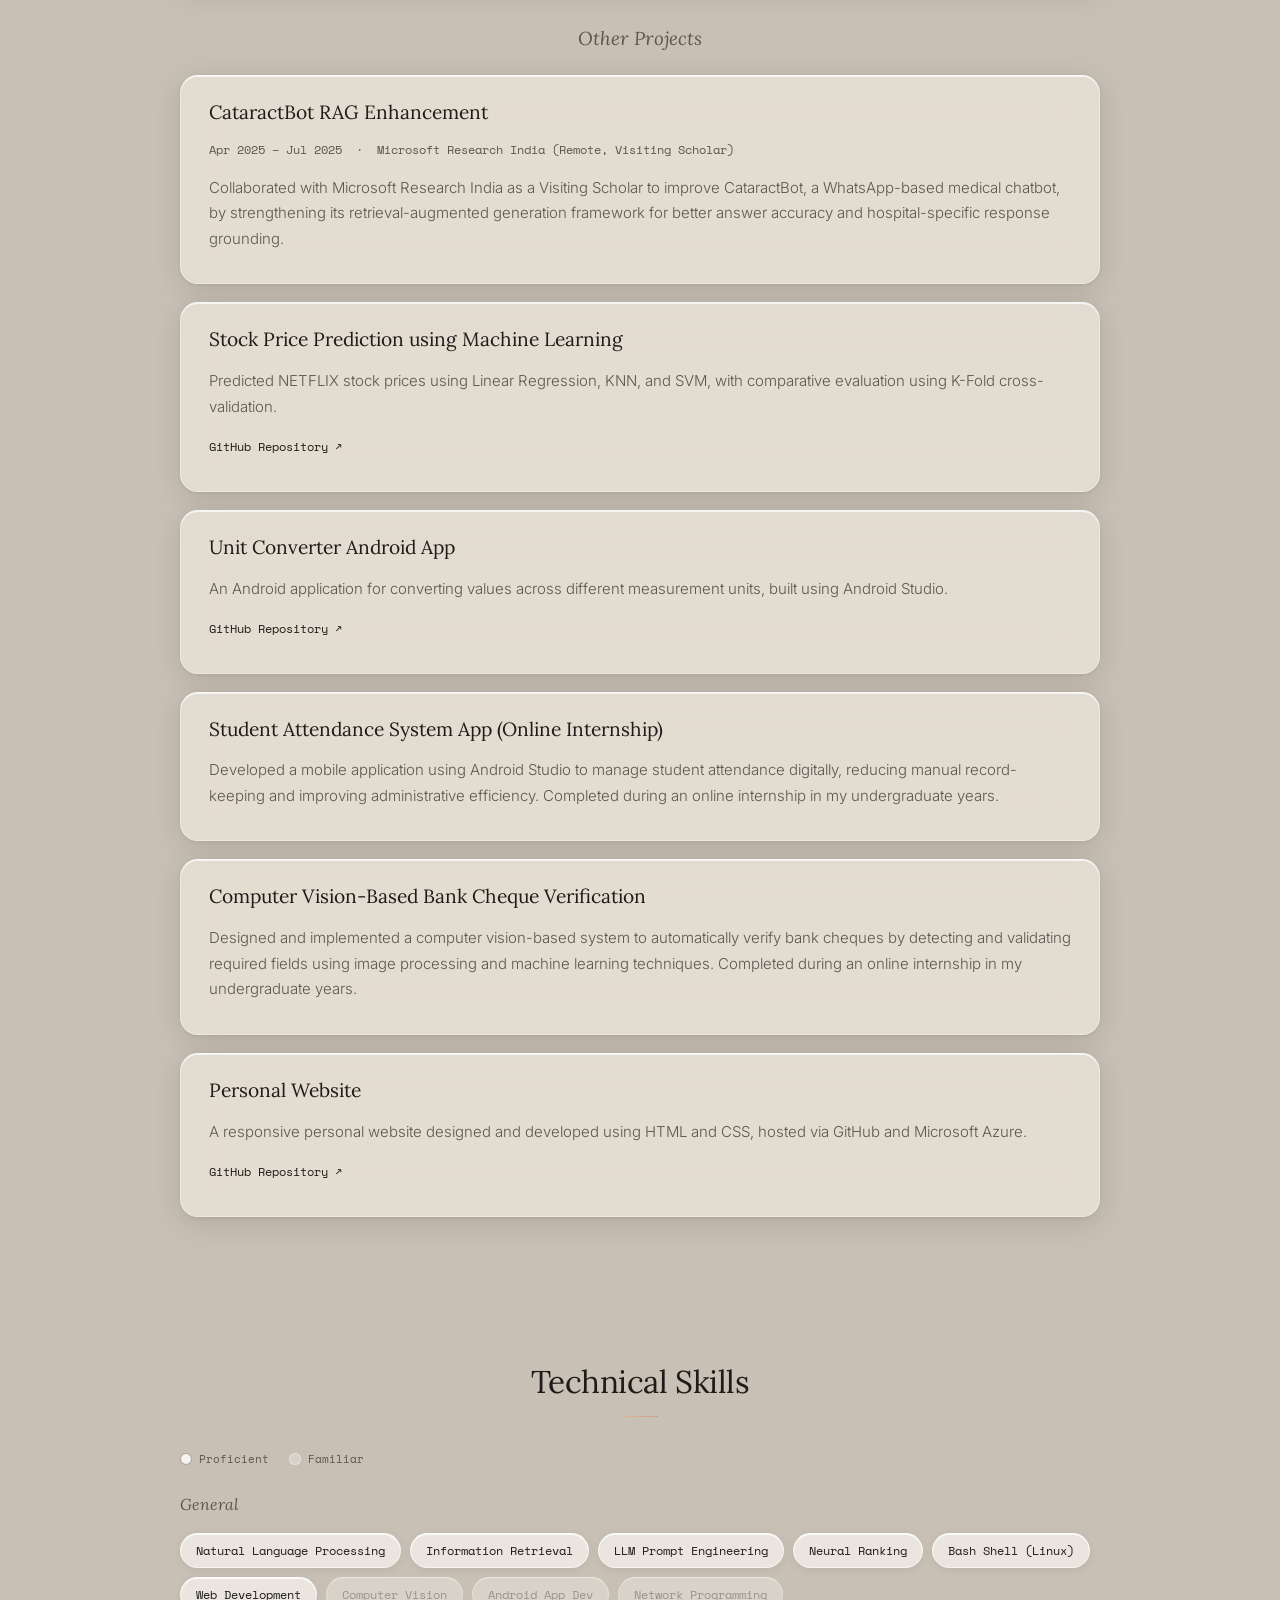
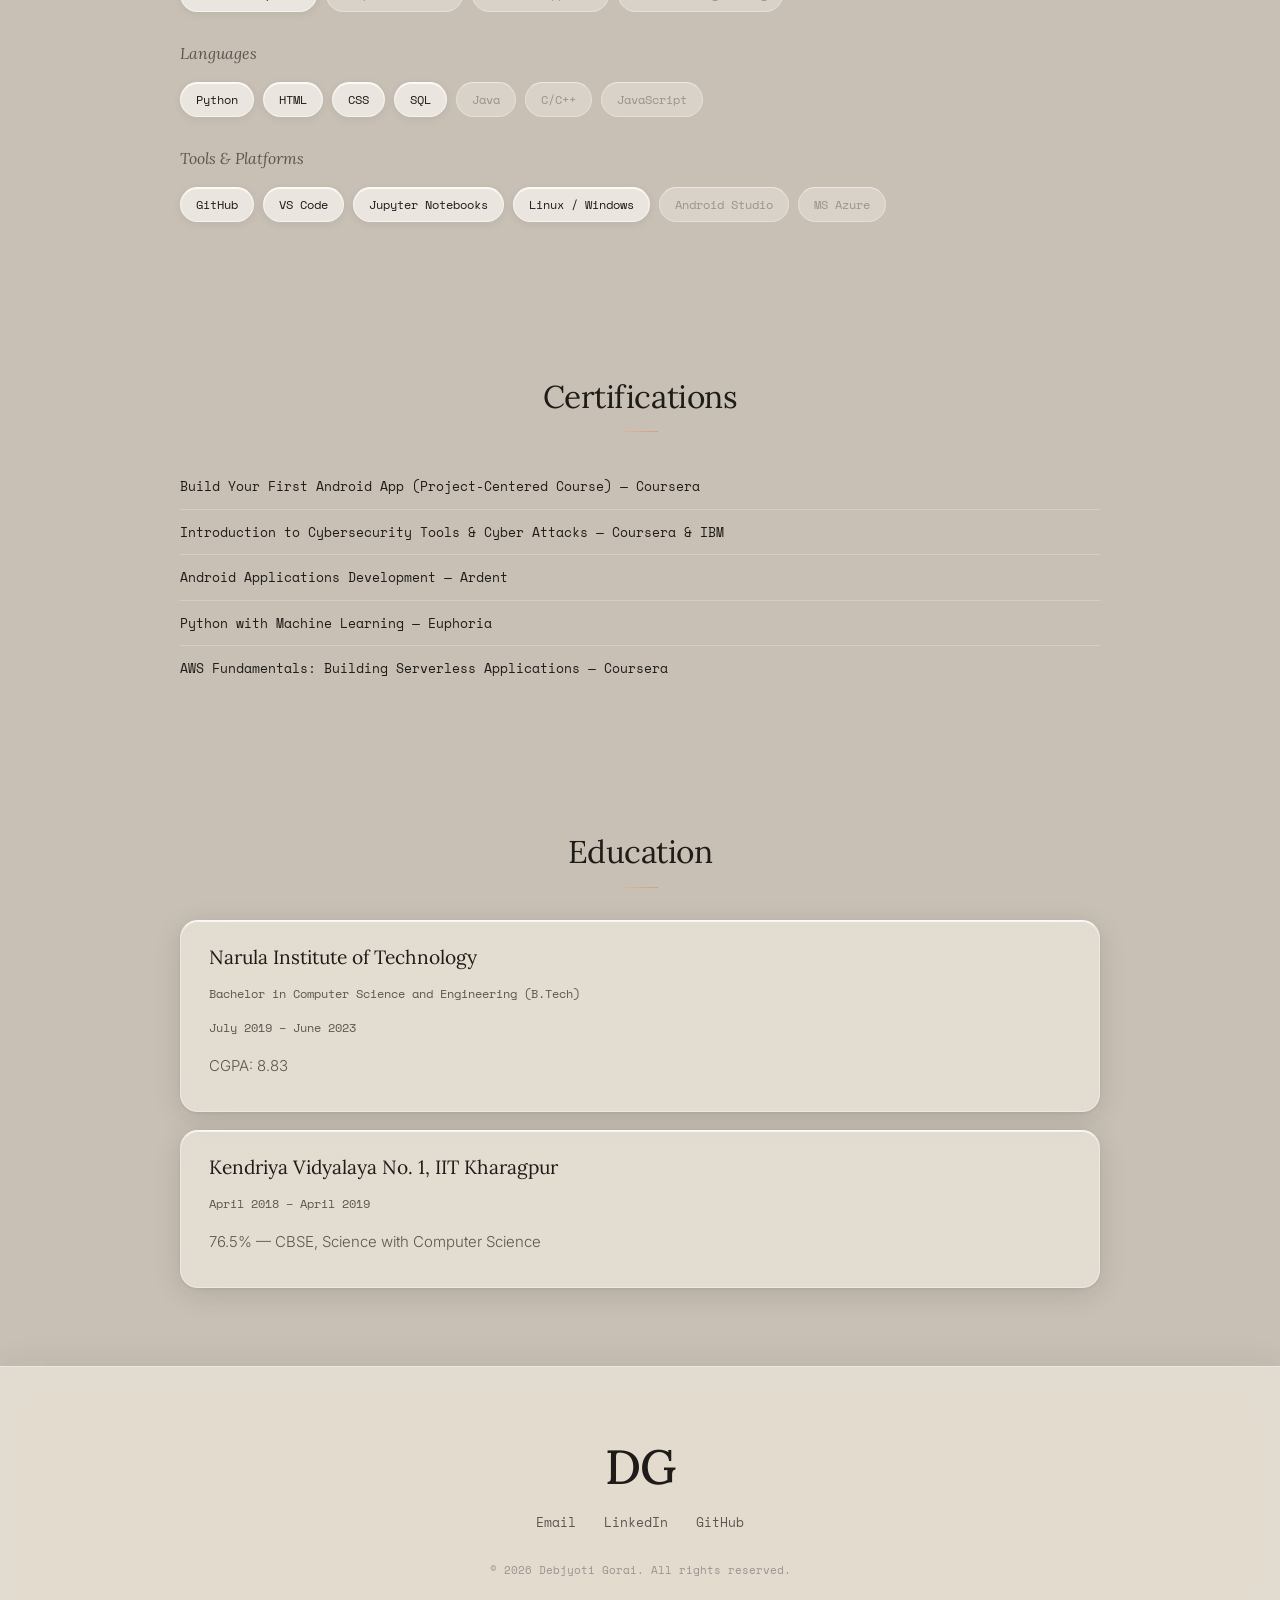
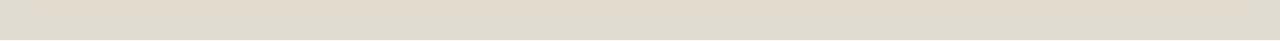
==== commit 7b36d775: "Updation" ====
--- a/index.html
+++ b/index.html
@@ -47,7 +47,6 @@
     </nav>
 
     <header class="hero">
-        <div class="hero-bg-glow"></div>
         <div class="container">
             <div class="hero-monogram"><img src="images/my_avatar.png" alt="Debjyoti_Gorai_img" width="150"></div>
             <h1>Debjyoti Gorai</h1>
--- a/styles.css
+++ b/styles.css
@@ -181,18 +181,22 @@
 .nav-hamburger.is-open span:nth-child(2) { opacity: 0; }
 .nav-hamburger.is-open span:nth-child(3) { transform: translateY(-6.5px) rotate(-45deg); }
 
-/* ── Mobile drawer ── */
+/* ── Mobile drawer — right-anchored compact panel ── */
 .nav-drawer {
-    display: none; /* shown via JS toggle */
+    display: none;
     position: absolute;
     top: 100%;
-    left: 0; right: 0;
-    background: rgba(255, 252, 248, 0.93);
-    backdrop-filter: blur(24px) saturate(1.6);
-    -webkit-backdrop-filter: blur(24px) saturate(1.6);
-    border-bottom: 1px solid var(--glass-edge);
-    box-shadow: 0 8px 24px rgba(30,27,24,0.12);
-    padding: 12px 0 16px;
+    right: 0;
+    left: auto;
+    min-width: 180px;
+    background: rgba(210, 200, 188, 0.96);
+    backdrop-filter: blur(24px) saturate(1.5);
+    -webkit-backdrop-filter: blur(24px) saturate(1.5);
+    border: 1px solid var(--glass-edge);
+    border-top: none;
+    border-radius: 0 0 0 16px;
+    box-shadow: 0 10px 28px rgba(30,27,24,0.15);
+    padding: 8px 0 12px;
     z-index: 99;
 }
 
@@ -207,20 +211,21 @@
 
 .nav-drawer ul li a {
     display: block;
-    padding: 11px 24px;
-    font-family: var(--font-mono);
-    font-size: 0.78em;
+    padding: 10px 20px;
+    font-family: var(--font-mono);
+    font-size: 0.76em;
     text-transform: uppercase;
     letter-spacing: 0.09em;
     color: var(--text-secondary);
     text-decoration: none;
+    text-align: right;
     transition: color 0.15s, background 0.15s;
 }
 
 .nav-drawer ul li a:hover,
 .nav-drawer ul li a.active {
     color: var(--text-primary);
-    background: rgba(255,252,248,0.5);
+    background: rgba(255,252,248,0.18);
 }
 
 /* ============================================================
@@ -228,7 +233,7 @@
    ============================================================ */
 .hero {
     position: relative;
-    padding: 80px 0 52px;
+    padding: 40px 0 52px;
     text-align: center;
     overflow: hidden;
 }
@@ -248,22 +253,22 @@
     display: inline-flex;
     align-items: center;
     justify-content: center;
-    width: 72px; height: 72px;
+    width: 150px; height: 150px;
     border-radius: 50%;
-    background: var(--glass-fill);
-    backdrop-filter: var(--blur-card);
-    -webkit-backdrop-filter: var(--blur-card);
-    border: 1px solid var(--glass-edge);
-    border-top-color: var(--glass-edge-top);
-    box-shadow: var(--glass-shadow), 0 1px 0 var(--glass-inset) inset;
-    font-family: var(--font-heading);
-    font-size: 1.55em;
-    font-weight: 500;
-    color: var(--text-primary);
-    letter-spacing: -0.02em;
+    overflow: hidden;
+    background: transparent;
+    border: none;
+    box-shadow: 0 8px 32px rgba(30,27,24,0.18), 0 2px 8px rgba(30,27,24,0.10);
     margin-bottom: 22px;
     opacity: 0;
     animation: fadeUp 0.7s ease-out 0.05s forwards;
+}
+
+.hero-monogram img {
+    width: 100%;
+    height: 100%;
+    object-fit: cover;
+    display: block;
 }
 
 .hero h1 {
@@ -286,7 +291,6 @@
     animation: fadeUp 0.8s ease-out 0.30s forwards;
 }
 
-/* FIX 4 — Contact info: flex row on desktop, column on mobile */
 .hero .contact-info {
     font-family: var(--font-mono);
     font-size: 0.88em;
@@ -479,13 +483,19 @@
 }
 
 .legend-dot {
-    width: 8px; height: 8px;
+    width: 12px; height: 12px;
     border-radius: 50%;
     display: inline-block;
     flex-shrink: 0;
 }
-.legend-strong   { background: var(--text-primary); }
-.legend-familiar { background: rgba(94,88,80,0.35); }
+.legend-strong {
+    background: rgba(255, 252, 248, 0.85);
+    border: 1.5px solid rgba(30,27,24,0.35);
+}
+.legend-familiar {
+    background: rgba(255, 252, 248, 0.28);
+    border: 1.5px solid rgba(255,255,255,0.40);
+}
 
 .skills-category { margin-bottom: 28px; }
 
@@ -608,11 +618,9 @@
     .card        { padding: 18px 20px; }
     .footer-links { flex-direction: column; gap: 12px; }
 
-    /* FIX 1 — Show hamburger, hide inline nav links */
     .nav-links     { display: none; }
     .nav-hamburger { display: flex; }
 
-    /* FIX 4 — Contact info: stack vertically, hide separators */
     .hero .contact-info {
         flex-direction: column;
         gap: 6px;
@@ -620,9 +628,14 @@
     }
     .hero .contact-info .separator { display: none; }
 
+    .hero .subtitle {
+        letter-spacing: 0.04em;
+        font-size: 0.76em;
+    }
+
     .hero h1         { font-size: 2.8em; }
-    .hero-monogram   { width: 62px; height: 62px; font-size: 1.35em; }
-    .hero            { padding: 60px 0 40px; }
+    .hero-monogram   { width: 130px; height: 130px; }
+    .hero            { padding: 30px 0 36px; }
 }
 
 /* ============================================================
@@ -630,7 +643,7 @@
    ============================================================ */
 @media (max-width: 480px) {
     .hero h1       { font-size: 2.1em; }
-    .hero-monogram { width: 54px; height: 54px; font-size: 1.18em; }
+    .hero-monogram { width: 120px; height: 120px; }
     .footer-logo   { font-size: 2.2em; }
 }
 
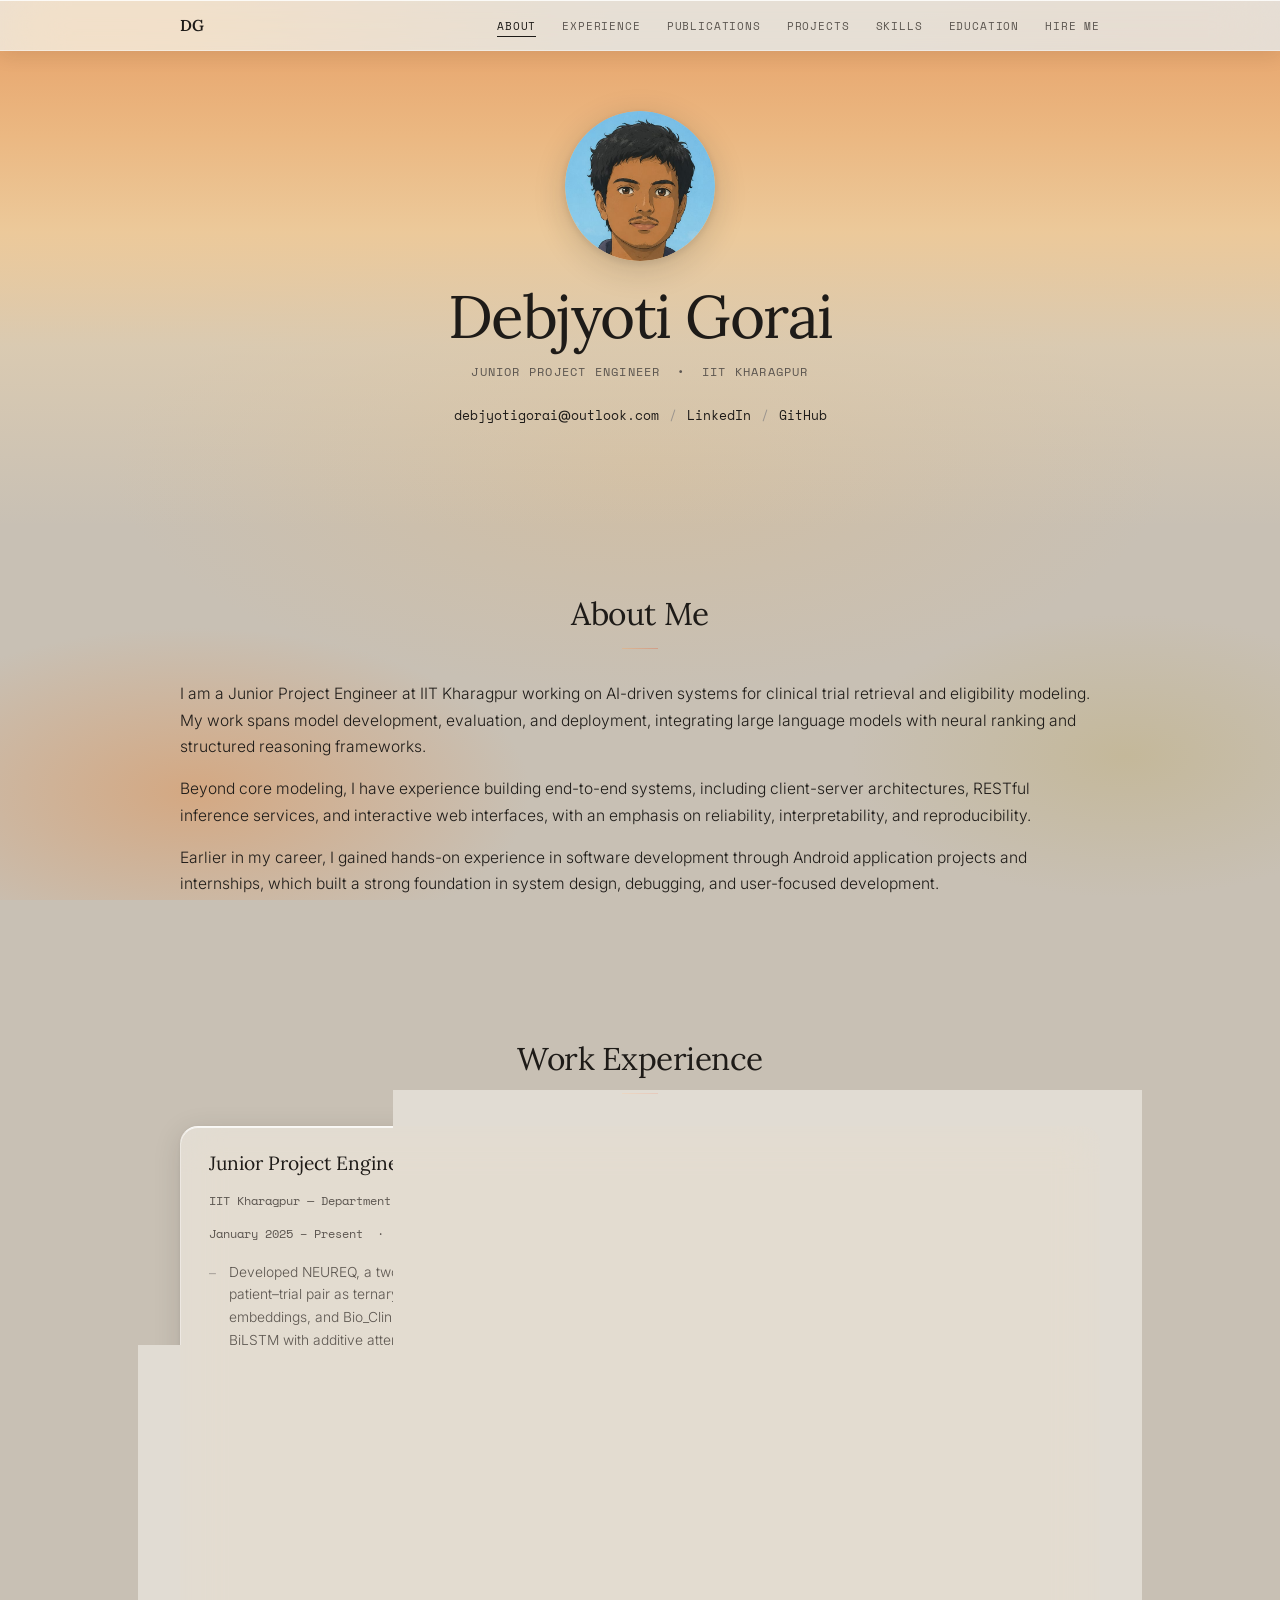
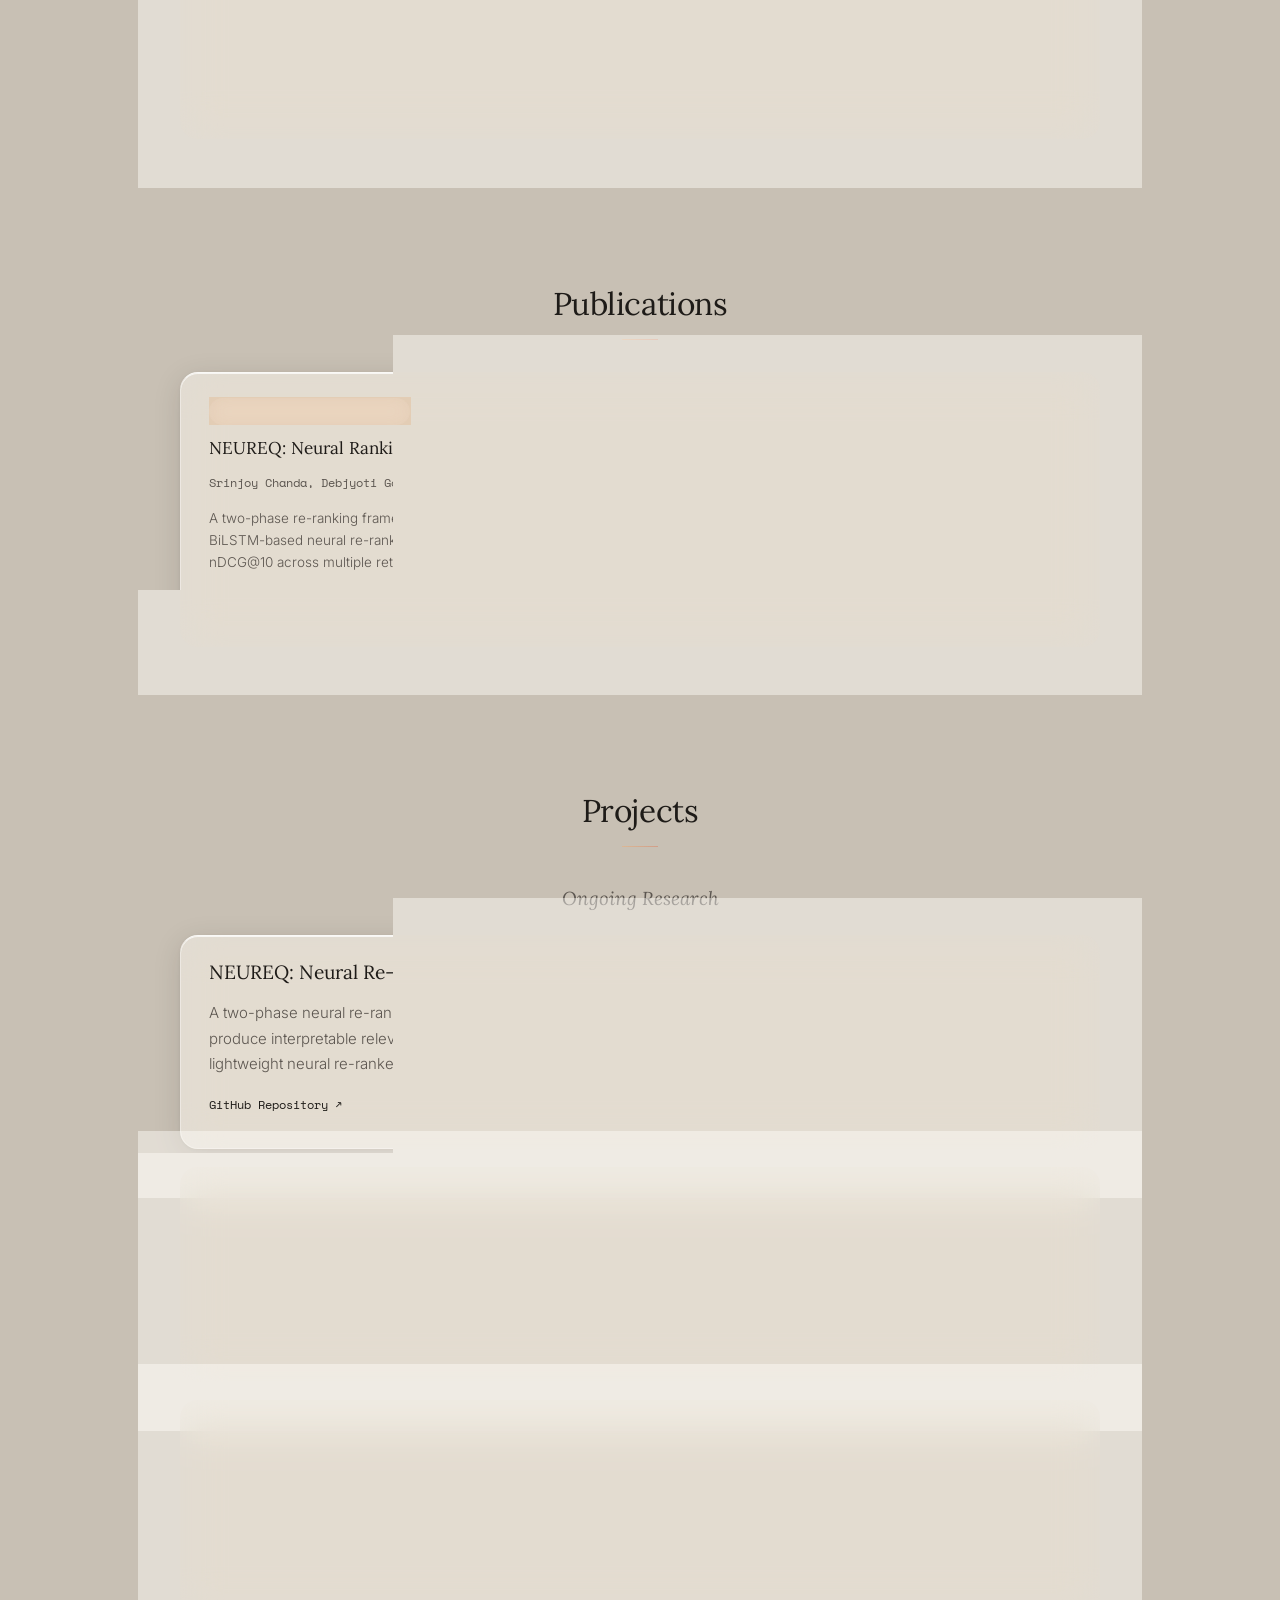
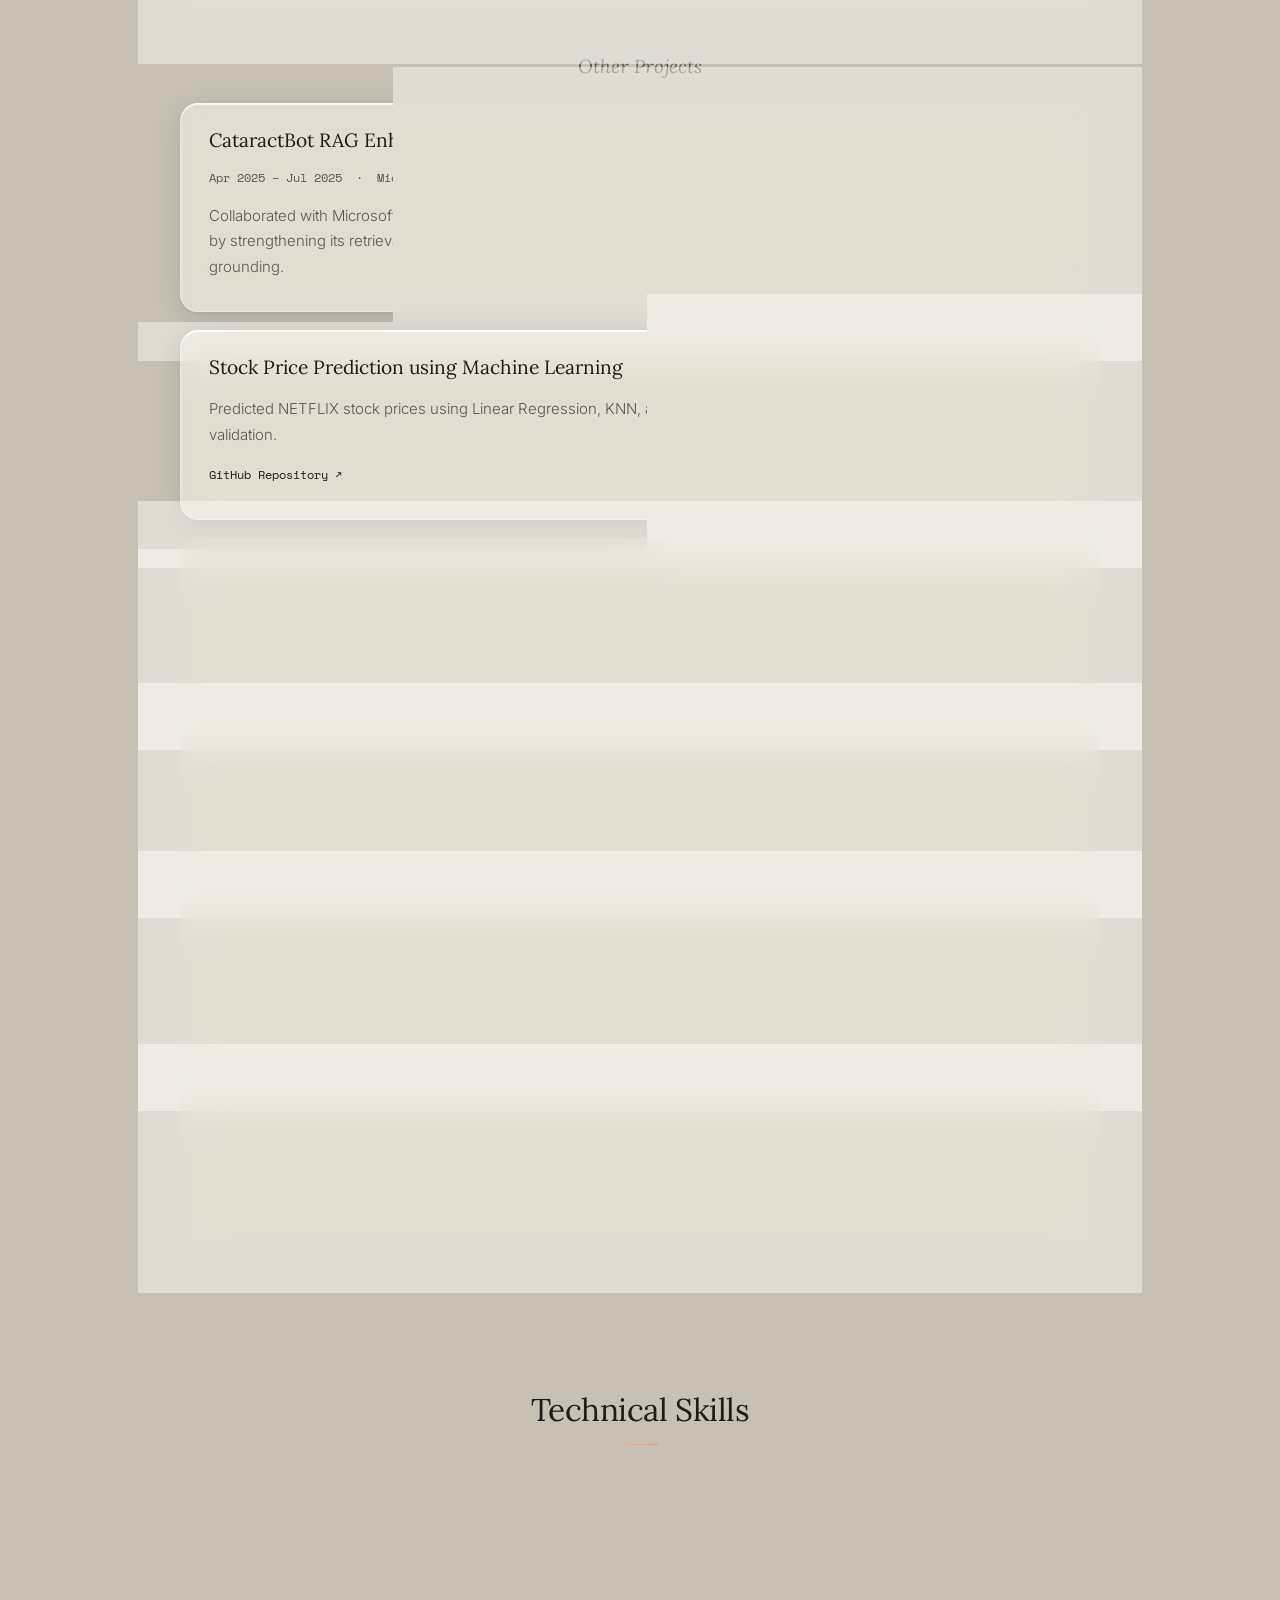
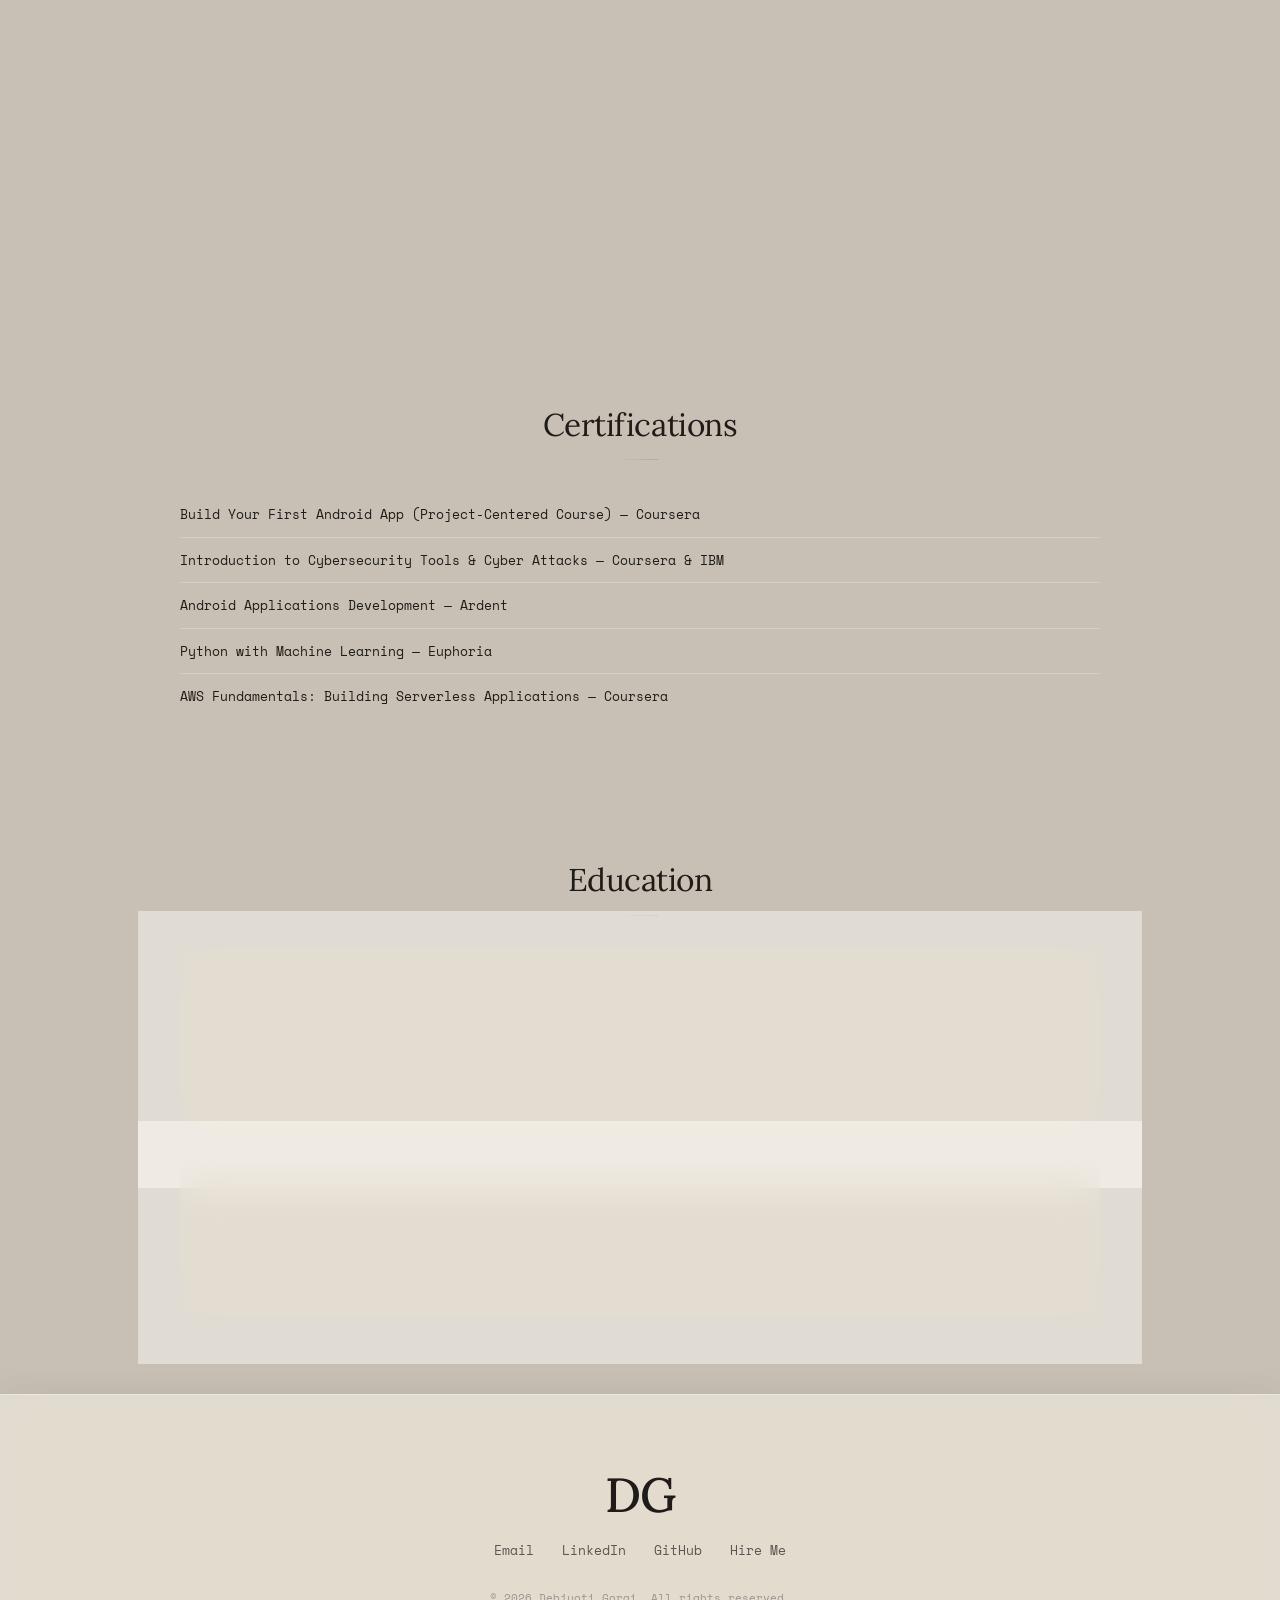
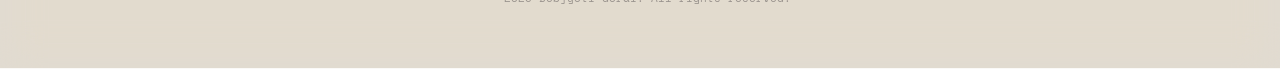
==== commit 7bb23aa0: "Updation" ====
--- a/index.html
+++ b/index.html
@@ -25,6 +25,7 @@
                 <li><a href="#projects">Projects</a></li>
                 <li><a href="#skills">Skills</a></li>
                 <li><a href="#education">Education</a></li>
+                <li><a href="hire/index.html" class="nav-hire-link">Hire Me</a></li>
             </ul>
 
             <!-- Mobile hamburger -->
@@ -41,6 +42,7 @@
                     <li><a href="#projects">Projects</a></li>
                     <li><a href="#skills">Skills</a></li>
                     <li><a href="#education">Education</a></li>
+                    <li><a href="hire/index.html" class="nav-hire-link">Hire Me</a></li>
                 </ul>
             </div>
         </div>
@@ -309,6 +311,7 @@
                 <a href="mailto:debjyotigorai@outlook.com">Email</a>
                 <a href="https://linkedin.com/in/debjyoti-gorai-515956236/" target="_blank">LinkedIn</a>
                 <a href="https://github.com/goraidebjyoti" target="_blank">GitHub</a>
+                <a href="hire/index.html">Hire Me</a>
             </div>
             <p class="copyright">&copy; 2026 Debjyoti Gorai. All rights reserved.</p>
         </div>
--- a/styles.css
+++ b/styles.css
@@ -53,11 +53,11 @@
 
     background-color: var(--bg-base);
     background-image:
-        radial-gradient(ellipse 90% 75% at  8%  4%,  #E8C4A0 0%, transparent 65%),
-        radial-gradient(ellipse 60% 50% at 90% 18%,  #C4B4A8 0%, transparent 48%),
-        radial-gradient(ellipse 80% 55% at 50% 55%,  #D4BEA8 0%, transparent 52%),
-        radial-gradient(ellipse 60% 44% at 18% 88%,  #D4A882 0%, transparent 48%),
-        radial-gradient(ellipse 50% 40% at 88% 82%,  #C8B89C 0%, transparent 45%);
+        radial-gradient(ellipse 70% 50% at  8%  8%,  #E0C4A0 0%, transparent 58%),
+        radial-gradient(ellipse 55% 40% at 92% 15%,  #C8B8A8 0%, transparent 50%),
+        radial-gradient(ellipse 75% 45% at 50% 52%,  #D0BEA4 0%, transparent 55%),
+        radial-gradient(ellipse 55% 38% at 15% 88%,  #D4A882 0%, transparent 48%),
+        radial-gradient(ellipse 48% 35% at 88% 84%,  #C4B89A 0%, transparent 45%);
     background-attachment: fixed;
 }
 
@@ -233,20 +233,18 @@
    ============================================================ */
 .hero {
     position: relative;
-    padding: 40px 0 52px;
+    padding: 40px 0 80px;
     text-align: center;
     overflow: hidden;
-}
-
-.hero-bg-glow {
-    position: absolute;
-    inset: -20% -10%;
-    background:
-        radial-gradient(circle at 50%  0%, rgba(232,196,160,0.65) 0%, transparent 60%),
-        radial-gradient(circle at 15% 95%, rgba(212,147,122,0.35) 0%, transparent 48%),
-        radial-gradient(circle at 88% 75%, rgba(168,176,156,0.28) 0%, transparent 42%);
-    filter: blur(52px);
-    z-index: -1;
+    /* Warm amber at top, dissolves to transparent — body gradient shows through at bottom */
+    background: linear-gradient(
+        to bottom,
+        #E8A870 0%,
+        #EBB882 18%,
+        #ECC99A 38%,
+        rgba(232, 210, 175, 0.55) 62%,
+        rgba(220, 200, 165, 0.0) 100%
+    );
 }
 
 .hero-monogram {
@@ -291,6 +289,7 @@
     animation: fadeUp 0.8s ease-out 0.30s forwards;
 }
 
+/* FIX 4 — Contact info: flex row on desktop, column on mobile */
 .hero .contact-info {
     font-family: var(--font-mono);
     font-size: 0.88em;
@@ -618,9 +617,11 @@
     .card        { padding: 18px 20px; }
     .footer-links { flex-direction: column; gap: 12px; }
 
+    /* FIX 1 — Show hamburger, hide inline nav links */
     .nav-links     { display: none; }
     .nav-hamburger { display: flex; }
 
+    /* FIX 4 — Contact info: stack vertically, hide separators */
     .hero .contact-info {
         flex-direction: column;
         gap: 6px;
@@ -628,6 +629,7 @@
     }
     .hero .contact-info .separator { display: none; }
 
+    /* Tighten subtitle spacing so it fits on one line */
     .hero .subtitle {
         letter-spacing: 0.04em;
         font-size: 0.76em;
@@ -635,7 +637,7 @@
 
     .hero h1         { font-size: 2.8em; }
     .hero-monogram   { width: 130px; height: 130px; }
-    .hero            { padding: 30px 0 36px; }
+    .hero            { padding: 30px 0 60px; }
 }
 
 /* ============================================================
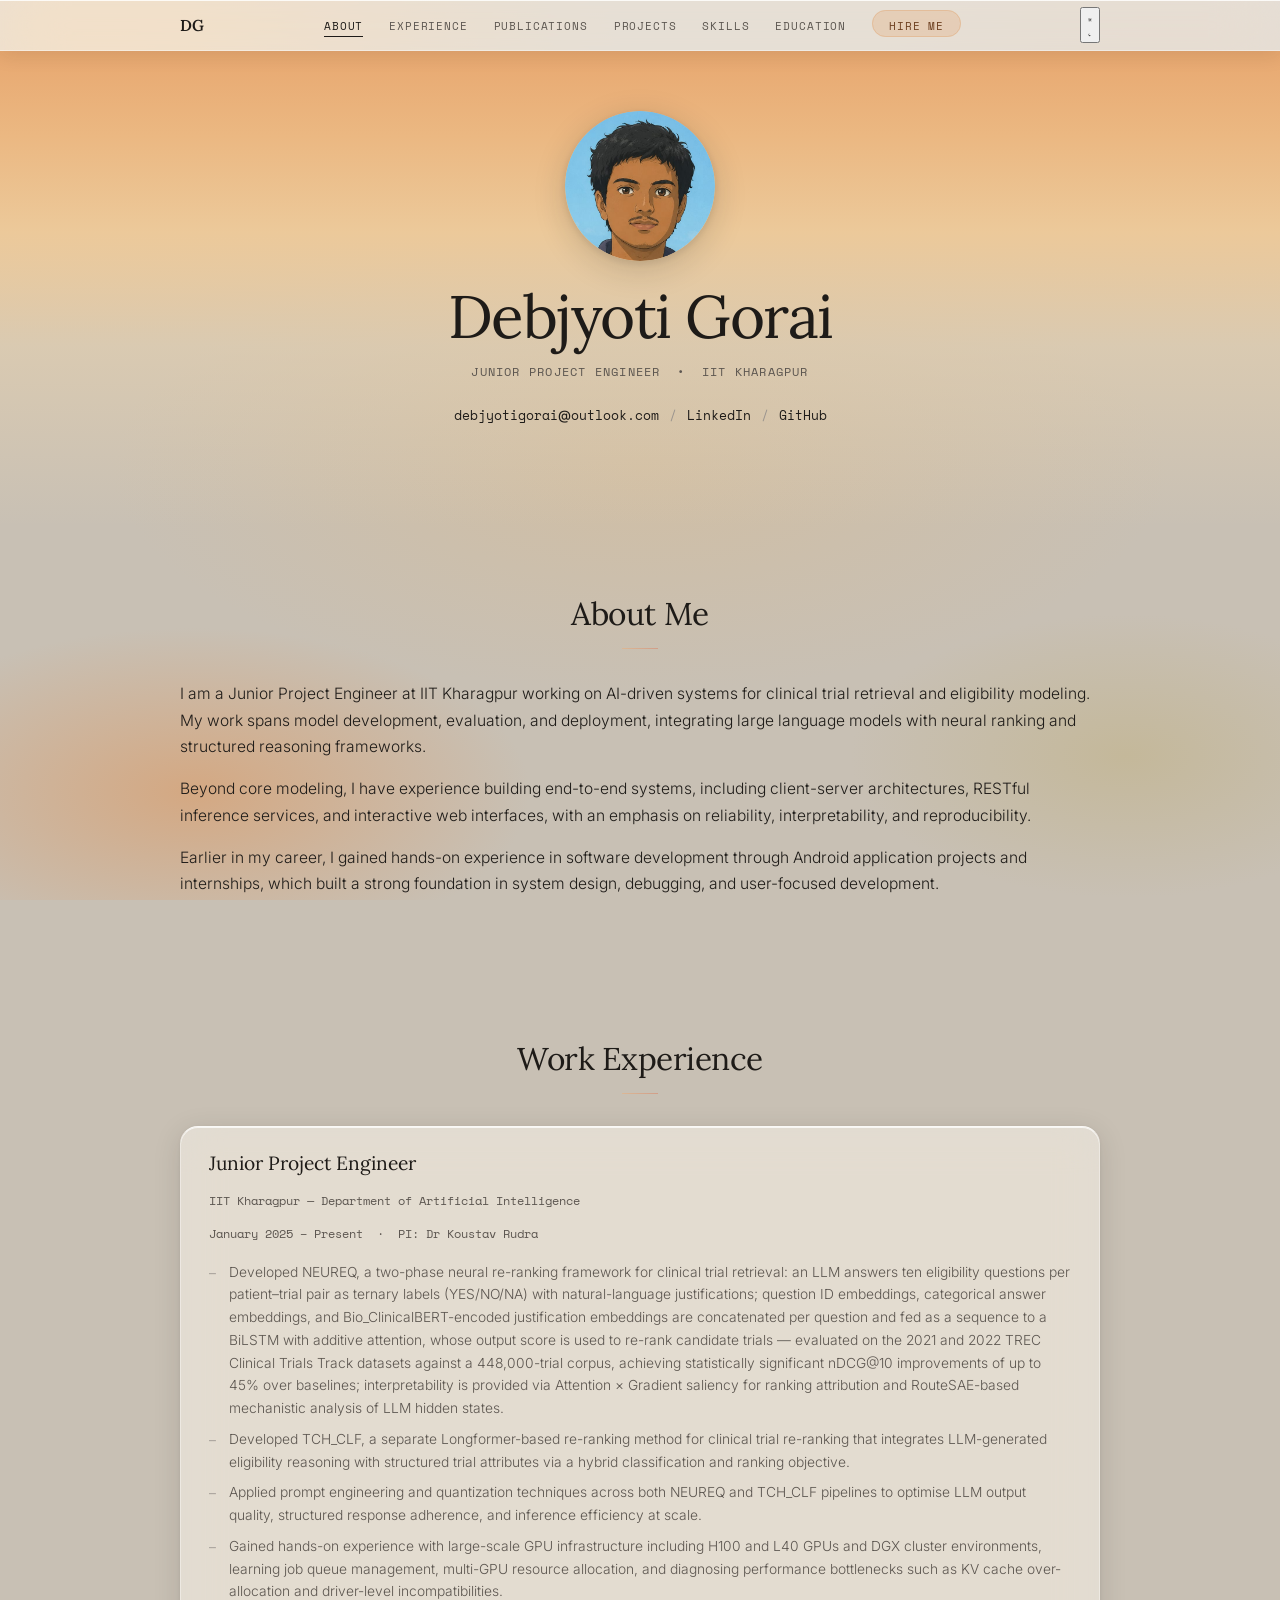
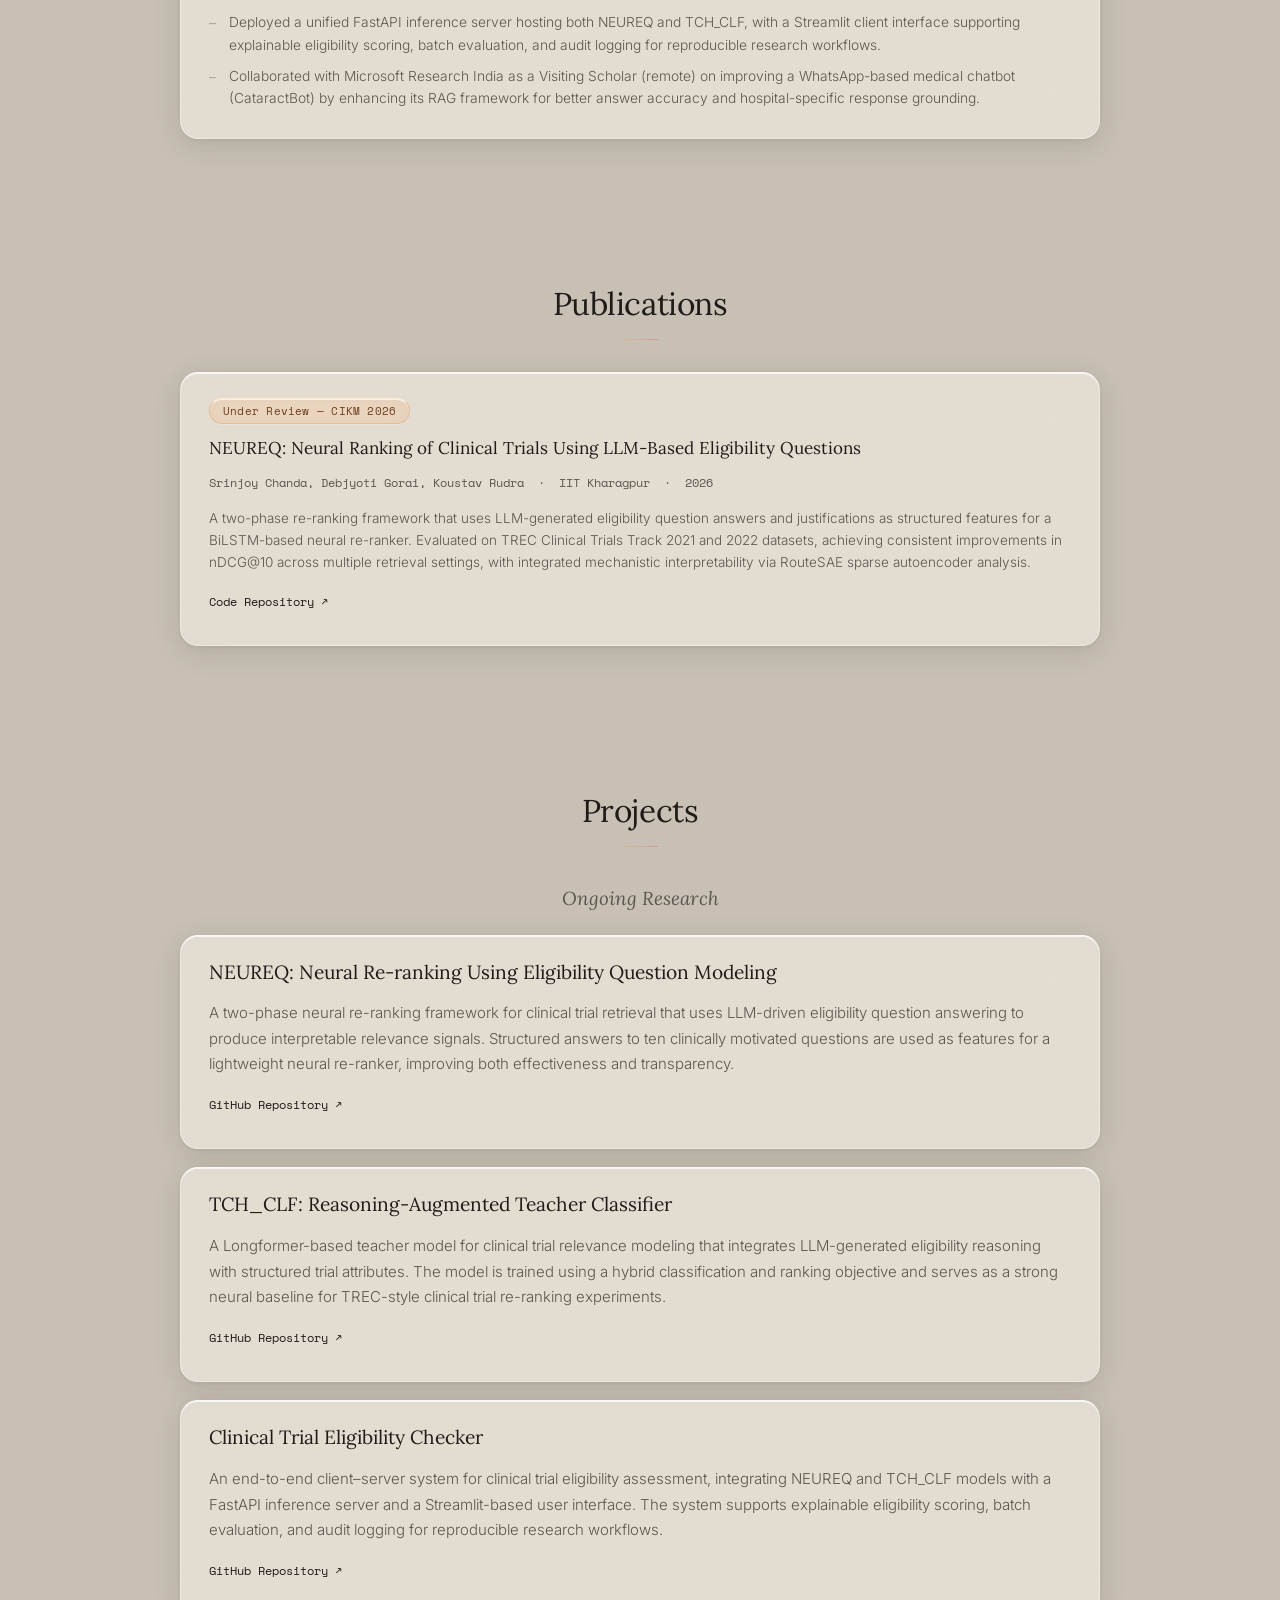
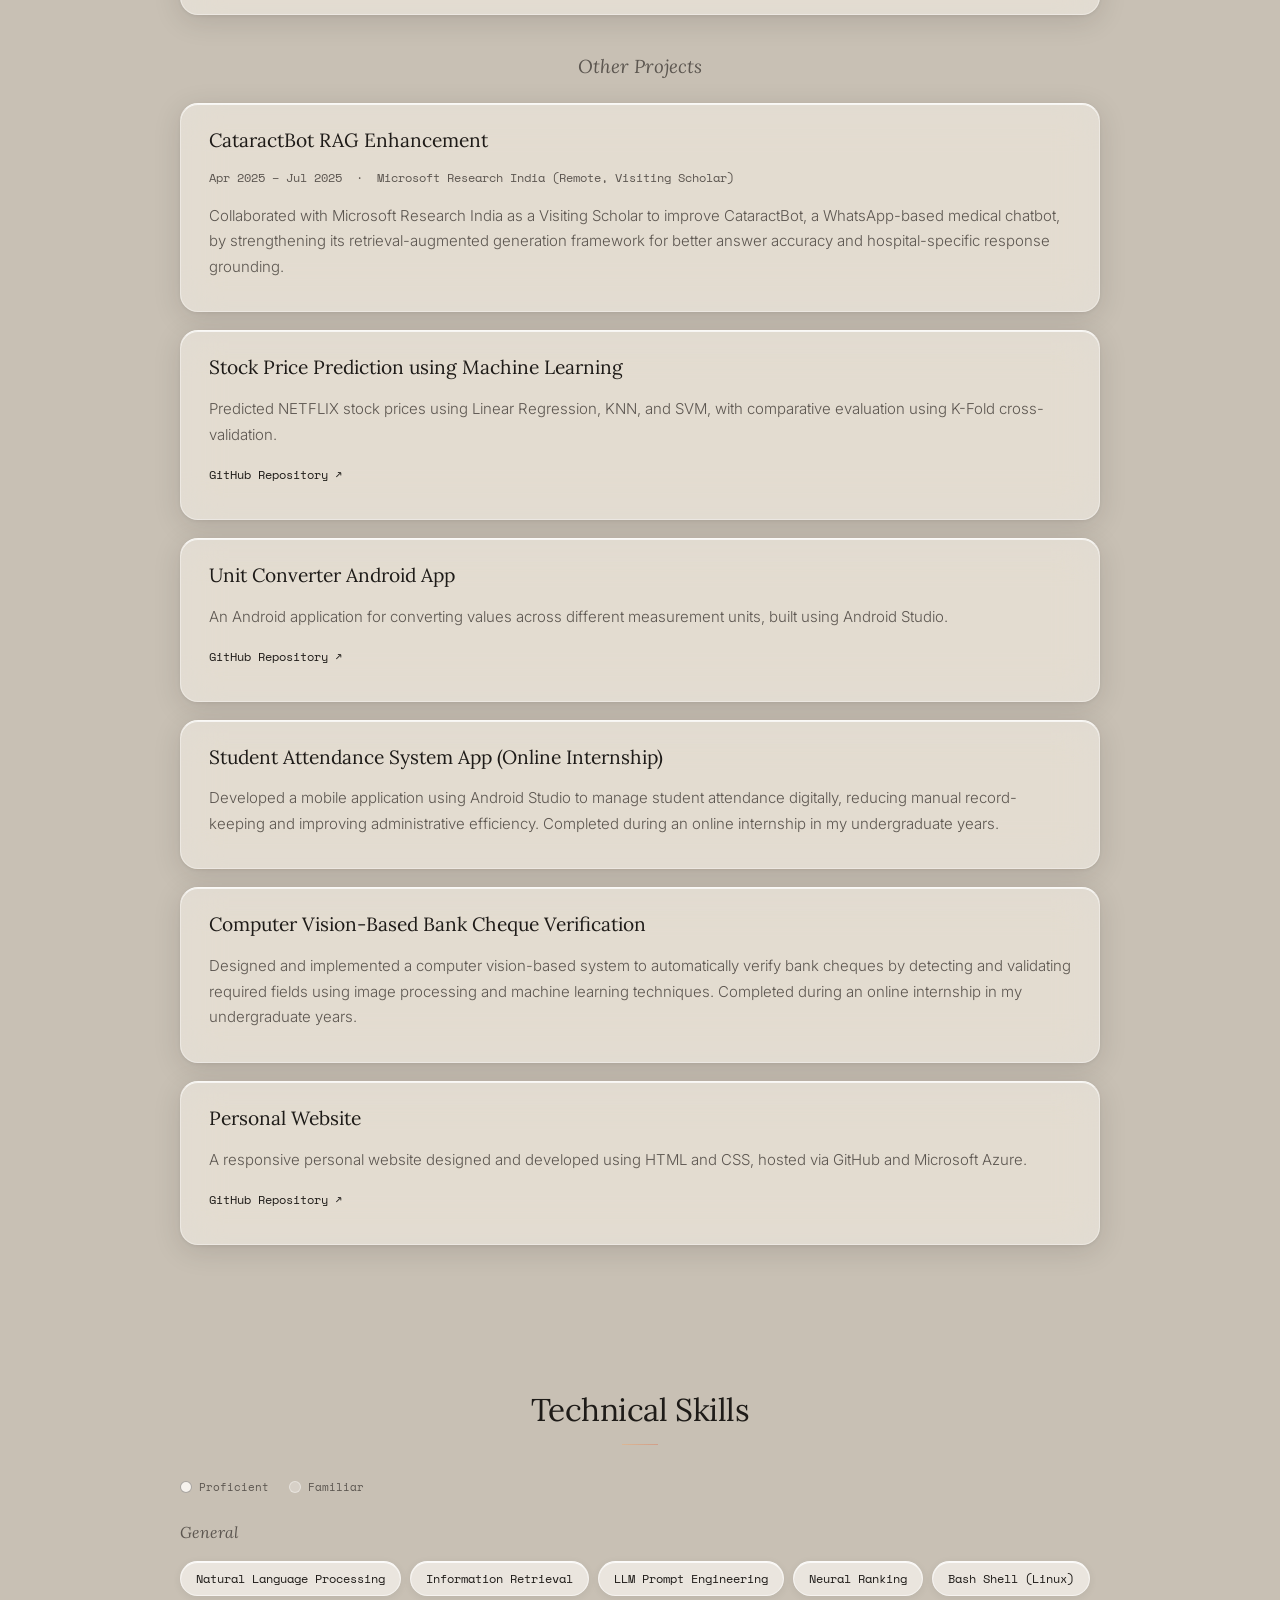
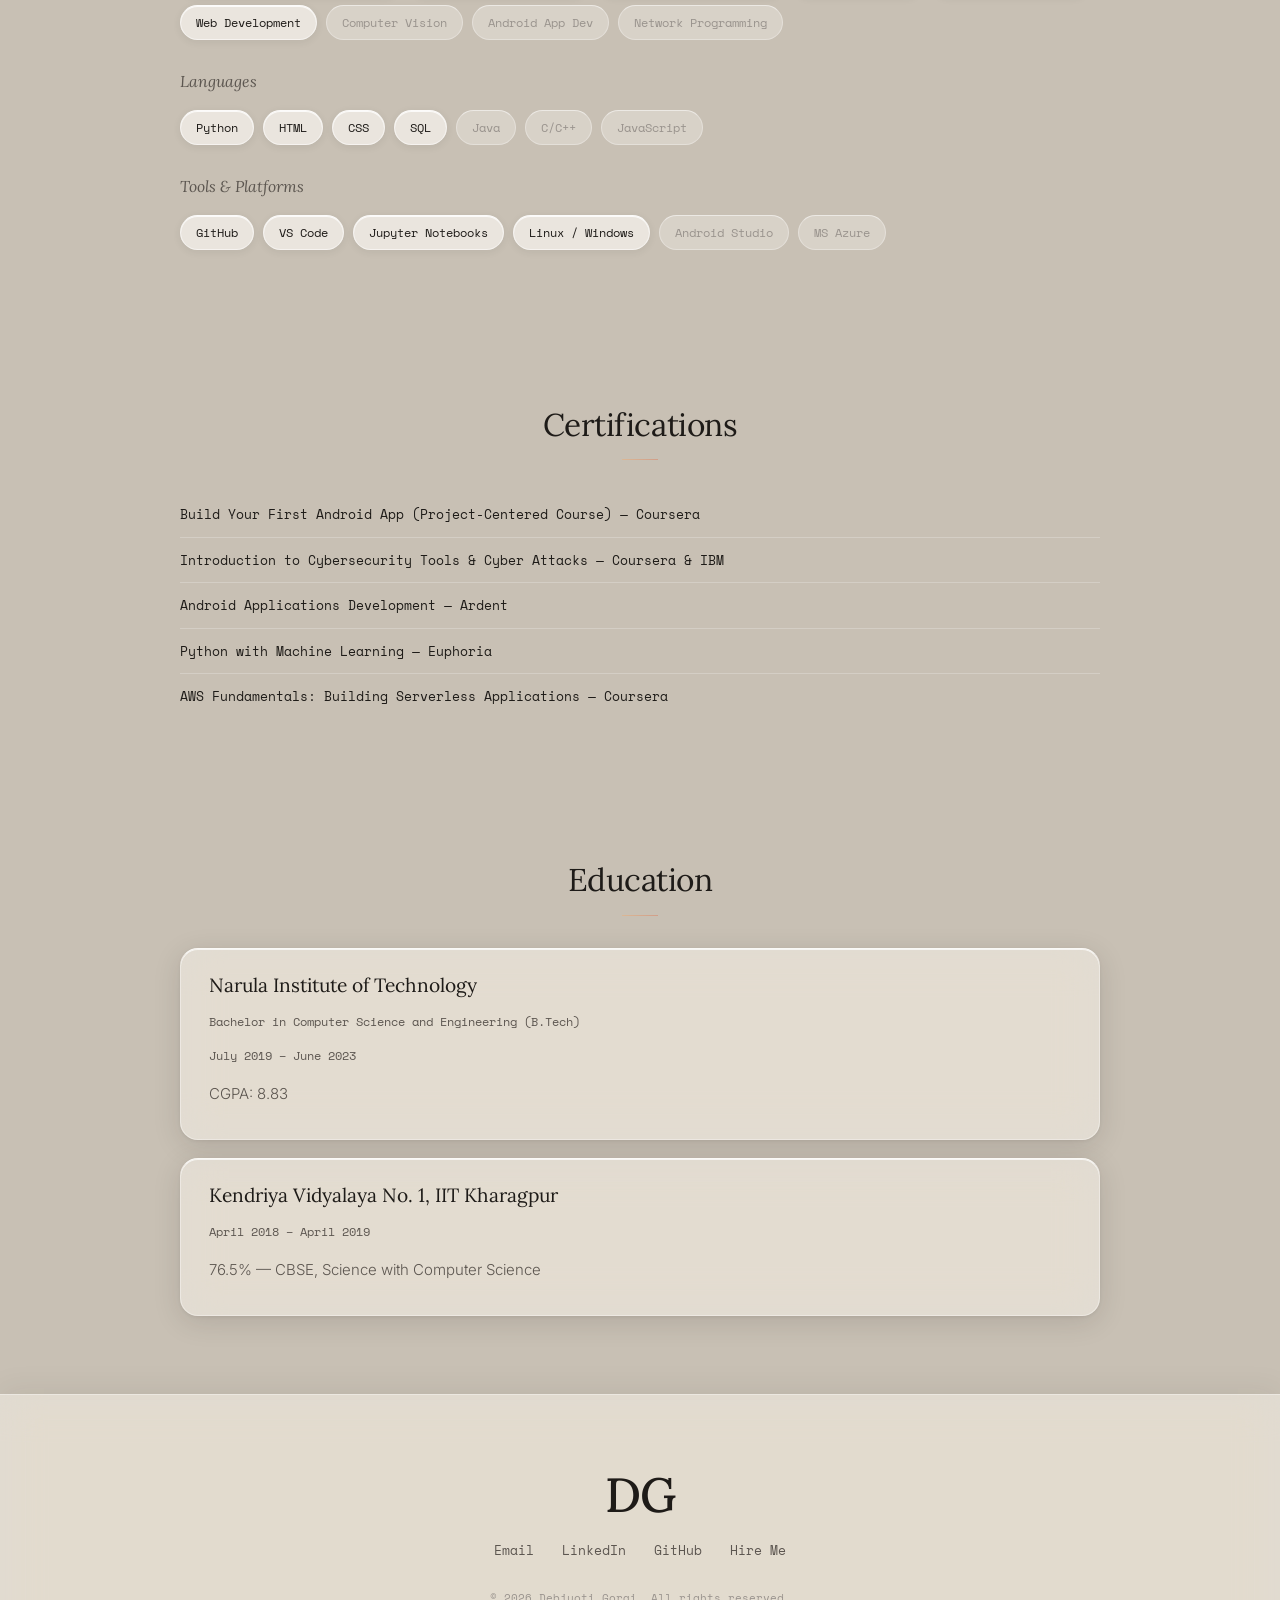
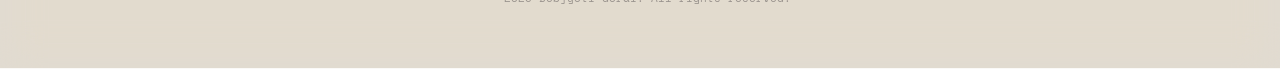
==== commit 40f354df: "Add files via upload" ====
--- a/index.html
+++ b/index.html
@@ -1,368 +1,408 @@
-<!DOCTYPE html>
-<html lang="en">
-<head>
-    <meta charset="UTF-8">
-    <meta name="viewport" content="width=device-width, initial-scale=1.0">
-    <title>Debjyoti Gorai — Portfolio</title>
-    <link rel="stylesheet" href="styles.css">
-    <link rel="preconnect" href="https://fonts.googleapis.com">
-    <link rel="preconnect" href="https://fonts.gstatic.com" crossorigin>
-    <link href="https://fonts.googleapis.com/css2?family=Inter:wght@300;400;500&family=Lora:ital,wght@0,400;0,500;0,600;1,400&family=Space+Mono&display=swap" rel="stylesheet">
-    <link rel="icon"
-      href="data:image/svg+xml,<svg xmlns='http://www.w3.org/2000/svg' viewBox='0 0 100 100'><circle cx='50' cy='50' r='48' fill='%23111'/><text x='50' y='63' font-size='38' font-weight='600' text-anchor='middle' fill='white' font-family='Inter,Arial,sans-serif'>DG</text></svg>">
-</head>
-<body>
-
-    <nav class="site-nav">
-        <div class="nav-container">
-            <span class="nav-logo">DG</span>
-
-            <!-- Desktop links -->
-            <ul class="nav-links">
-                <li><a href="#about">About</a></li>
-                <li><a href="#experience">Experience</a></li>
-                <li><a href="#publications">Publications</a></li>
-                <li><a href="#projects">Projects</a></li>
-                <li><a href="#skills">Skills</a></li>
-                <li><a href="#education">Education</a></li>
-                <li><a href="hire/index.html" class="nav-hire-link">Hire Me</a></li>
-            </ul>
-
-            <!-- Mobile hamburger -->
-            <button class="nav-hamburger" aria-label="Toggle menu" aria-expanded="false">
-                <span></span><span></span><span></span>
-            </button>
-
-            <!-- Mobile drawer -->
-            <div class="nav-drawer" id="nav-drawer">
-                <ul>
-                    <li><a href="#about">About</a></li>
-                    <li><a href="#experience">Experience</a></li>
-                    <li><a href="#publications">Publications</a></li>
-                    <li><a href="#projects">Projects</a></li>
-                    <li><a href="#skills">Skills</a></li>
-                    <li><a href="#education">Education</a></li>
-                    <li><a href="hire/index.html" class="nav-hire-link">Hire Me</a></li>
-                </ul>
-            </div>
-        </div>
-    </nav>
-
-    <header class="hero">
-        <div class="container">
-            <div class="hero-monogram"><img src="images/my_avatar.png" alt="Debjyoti_Gorai_img" width="150"></div>
-            <h1>Debjyoti Gorai</h1>
-            <p class="subtitle">Junior Project Engineer &nbsp;&bull;&nbsp; IIT Kharagpur</p>
-            <div class="contact-info">
-                <a href="mailto:debjyotigorai@outlook.com">debjyotigorai<span class="email-at">@</span>outlook.com</a>
-                <span class="separator">/</span>
-                <a href="https://linkedin.com/in/debjyoti-gorai-515956236/" target="_blank">LinkedIn</a>
-                <span class="separator">/</span>
-                <a href="https://github.com/goraidebjyoti" target="_blank">GitHub</a>
-            </div>
-        </div>
-    </header>
-
-    <section id="about" class="about-me">
-        <div class="container">
-            <h2>About Me</h2>
-            <hr class="section-rule">
-            <p class="reveal">
-                I am a Junior Project Engineer at IIT Kharagpur working on AI-driven systems for
-                clinical trial retrieval and eligibility modeling. My work spans model
-                development, evaluation, and deployment, integrating large language models
-                with neural ranking and structured reasoning frameworks.
-            </p>
-            <p class="reveal">
-                Beyond core modeling, I have experience building end-to-end systems, including
-                client-server architectures, RESTful inference services, and interactive web
-                interfaces, with an emphasis on reliability, interpretability, and
-                reproducibility.
-            </p>
-            <p class="reveal">
-                Earlier in my career, I gained hands-on experience in software development
-                through Android application projects and internships, which built a strong
-                foundation in system design, debugging, and user-focused development.
-            </p>
-        </div>
-    </section>
-
-    <section id="experience" class="work-experience">
-        <div class="container">
-            <h2>Work Experience</h2>
-            <hr class="section-rule">
-            <div class="experience-item card reveal">
-                <h3>Junior Project Engineer</h3>
-                <p class="organization">IIT Kharagpur &mdash; Department of Artificial Intelligence</p>
-                <p class="date">January 2025 &ndash; Present &nbsp;&middot;&nbsp; PI: Dr Koustav Rudra</p>
-                <ul class="exp-bullets">
-                    <li>Developed NEUREQ, a two-phase neural re-ranking framework for clinical trial retrieval: an LLM answers ten eligibility questions per patient–trial pair as ternary labels (YES/NO/NA) with natural-language justifications; question ID embeddings, categorical answer embeddings, and Bio_ClinicalBERT-encoded justification embeddings are concatenated per question and fed as a sequence to a BiLSTM with additive attention, whose output score is used to re-rank candidate trials — evaluated on the 2021 and 2022 TREC Clinical Trials Track datasets against a 448,000-trial corpus, achieving statistically significant nDCG@10 improvements of up to 45% over baselines; interpretability is provided via Attention &times; Gradient saliency for ranking attribution and RouteSAE-based mechanistic analysis of LLM hidden states.</li>
-                    <li>Developed TCH_CLF, a separate Longformer-based re-ranking method for clinical trial re-ranking that integrates LLM-generated eligibility reasoning with structured trial attributes via a hybrid classification and ranking objective.</li>
-                    <li>Applied prompt engineering and quantization techniques across both NEUREQ and TCH_CLF pipelines to optimise LLM output quality, structured response adherence, and inference efficiency at scale.</li>
-                    <li>Gained hands-on experience with large-scale GPU infrastructure including H100 and L40 GPUs and DGX cluster environments, learning job queue management, multi-GPU resource allocation, and diagnosing performance bottlenecks such as KV cache over-allocation and driver-level incompatibilities.</li>
-                    <li>Deployed a unified FastAPI inference server hosting both NEUREQ and TCH_CLF, with a Streamlit client interface supporting explainable eligibility scoring, batch evaluation, and audit logging for reproducible research workflows.</li>
-                    <li>Collaborated with Microsoft Research India as a Visiting Scholar (remote) on improving a WhatsApp-based medical chatbot (CataractBot) by enhancing its RAG framework for better answer accuracy and hospital-specific response grounding.</li>
-                </ul>
-            </div>
-        </div>
-    </section>
-
-    <section id="publications" class="publications-section">
-        <div class="container">
-            <h2>Publications</h2>
-            <hr class="section-rule">
-            <div class="pub-item card reveal">
-                <span class="pub-status">Under Review &mdash; CIKM 2026</span>
-                <h3>NEUREQ: Neural Ranking of Clinical Trials Using LLM-Based Eligibility Questions</h3>
-                <p class="pub-authors">Srinjoy Chanda, Debjyoti Gorai, Koustav Rudra &nbsp;&middot;&nbsp; IIT Kharagpur &nbsp;&middot;&nbsp; 2026</p>
-                <p class="pub-abstract">
-                    A two-phase re-ranking framework that uses LLM-generated eligibility question answers and justifications as structured features for a BiLSTM-based neural re-ranker. Evaluated on TREC Clinical Trials Track 2021 and 2022 datasets, achieving consistent improvements in nDCG@10 across multiple retrieval settings, with integrated mechanistic interpretability via RouteSAE sparse autoencoder analysis.
-                </p>
-                <p class="project-links">
-                    <a href="https://anonymous.4open.science/r/NEUREQ" target="_blank">Code Repository ↗</a>
-                </p>
-            </div>
-        </div>
-    </section>
-
-    <section id="projects" class="projects-section">
-        <div class="container">
-            <h2>Projects</h2>
-            <hr class="section-rule">
-
-            <h3 class="projects-subtitle">Ongoing Research</h3>
-
-            <div class="project-item card reveal">
-                <h3>NEUREQ: Neural Re-ranking Using Eligibility Question Modeling</h3>
-                <p>
-                    A two-phase neural re-ranking framework for clinical trial retrieval that uses
-                    LLM-driven eligibility question answering to produce interpretable relevance signals.
-                    Structured answers to ten clinically motivated questions are used as features for a
-                    lightweight neural re-ranker, improving both effectiveness and transparency.
-                </p>
-                <p class="project-links"><a href="https://github.com/goraidebjyoti/NEUREQ" target="_blank">GitHub Repository ↗</a></p>
-            </div>
-
-            <div class="project-item card reveal">
-                <h3>TCH_CLF: Reasoning-Augmented Teacher Classifier</h3>
-                <p>
-                    A Longformer-based teacher model for clinical trial relevance modeling that
-                    integrates LLM-generated eligibility reasoning with structured trial attributes.
-                    The model is trained using a hybrid classification and ranking objective and serves
-                    as a strong neural baseline for TREC-style clinical trial re-ranking experiments.
-                </p>
-                <p class="project-links"><a href="https://github.com/goraidebjyoti/TCH_CLF" target="_blank">GitHub Repository ↗</a></p>
-            </div>
-
-            <div class="project-item card reveal">
-                <h3>Clinical Trial Eligibility Checker</h3>
-                <p>
-                    An end-to-end client&ndash;server system for clinical trial eligibility assessment,
-                    integrating NEUREQ and TCH_CLF models with a FastAPI inference server and a
-                    Streamlit-based user interface. The system supports explainable eligibility scoring,
-                    batch evaluation, and audit logging for reproducible research workflows.
-                </p>
-                <p class="project-links"><a href="https://github.com/goraidebjyoti/ClinicalTrialEligibilityChecker" target="_blank">GitHub Repository ↗</a></p>
-            </div>
-
-            <h3 class="projects-subtitle">Other Projects</h3>
-
-            <div class="project-item card reveal">
-                <h3>CataractBot RAG Enhancement</h3>
-                <p class="date">Apr 2025 &ndash; Jul 2025 &nbsp;&middot;&nbsp; Microsoft Research India (Remote, Visiting Scholar)</p>
-                <p>
-                    Collaborated with Microsoft Research India as a Visiting Scholar to improve
-                    CataractBot, a WhatsApp-based medical chatbot, by strengthening its retrieval-augmented
-                    generation framework for better answer accuracy and hospital-specific response grounding.
-                </p>
-            </div>
-
-            <div class="project-item card reveal">
-                <h3>Stock Price Prediction using Machine Learning</h3>
-                <p>Predicted NETFLIX stock prices using Linear Regression, KNN, and SVM, with comparative evaluation using K-Fold cross-validation.</p>
-                <p class="project-links"><a href="https://github.com/goraidebjyoti/Stock-Price-Prediction" target="_blank">GitHub Repository ↗</a></p>
-            </div>
-
-            <div class="project-item card reveal">
-                <h3>Unit Converter Android App</h3>
-                <p>An Android application for converting values across different measurement units, built using Android Studio.</p>
-                <p class="project-links"><a href="https://github.com/goraidebjyoti/UnitConverterApp" target="_blank">GitHub Repository ↗</a></p>
-            </div>
-
-            <div class="project-item card reveal">
-                <h3>Student Attendance System App (Online Internship)</h3>
-                <p>
-                    Developed a mobile application using Android Studio to manage student
-                    attendance digitally, reducing manual record-keeping and improving
-                    administrative efficiency. Completed during an online internship in
-                    my undergraduate years.
-                </p>
-            </div>
-
-            <div class="project-item card reveal">
-                <h3>Computer Vision-Based Bank Cheque Verification</h3>
-                <p>
-                    Designed and implemented a computer vision-based system to automatically
-                    verify bank cheques by detecting and validating required fields using
-                    image processing and machine learning techniques. Completed during an
-                    online internship in my undergraduate years.
-                </p>
-            </div>
-
-            <div class="project-item card reveal">
-                <h3>Personal Website</h3>
-                <p>
-                    A responsive personal website designed and developed using HTML and CSS,
-                    hosted via GitHub and Microsoft Azure.
-                </p>
-                <p class="project-links">
-                    <a href="https://github.com/goraidebjyoti/Website" target="_blank">
-                        GitHub Repository ↗
-                    </a>
-                </p>
-            </div>
-        </div>
-    </section>
-
-    <section id="skills" class="technical-skills">
-        <div class="container">
-            <h2>Technical Skills</h2>
-            <hr class="section-rule">
-            <div class="skills-legend reveal">
-                <span class="legend-item"><span class="legend-dot legend-strong"></span>Proficient</span>
-                <span class="legend-item"><span class="legend-dot legend-familiar"></span>Familiar</span>
-            </div>
-            <div class="skills-category reveal">
-                <h3>General</h3>
-                <ul>
-                    <li>Natural Language Processing</li>
-                    <li>Information Retrieval</li>
-                    <li>LLM Prompt Engineering</li>
-                    <li>Neural Ranking</li>
-                    <li>Bash Shell (Linux)</li>
-                    <li>Web Development</li>
-                    <li class="skill-familiar">Computer Vision</li>
-                    <li class="skill-familiar">Android App Dev</li>
-                    <li class="skill-familiar">Network Programming</li>
-                </ul>
-            </div>
-            <div class="skills-category reveal">
-                <h3>Languages</h3>
-                <ul>
-                    <li>Python</li>
-                    <li>HTML</li>
-                    <li>CSS</li>
-                    <li>SQL</li>
-                    <li class="skill-familiar">Java</li>
-                    <li class="skill-familiar">C/C++</li>
-                    <li class="skill-familiar">JavaScript</li>
-                </ul>
-            </div>
-            <div class="skills-category reveal">
-                <h3>Tools &amp; Platforms</h3>
-                <ul>
-                    <li>GitHub</li>
-                    <li>VS Code</li>
-                    <li>Jupyter Notebooks</li>
-                    <li>Linux / Windows</li>
-                    <li class="skill-familiar">Android Studio</li>
-                    <li class="skill-familiar">MS Azure</li>
-                </ul>
-            </div>
-        </div>
-    </section>
-
-    <section id="certifications" class="certifications-section">
-        <div class="container">
-            <h2>Certifications</h2>
-            <hr class="section-rule">
-            <ul class="reveal">
-                <li>Build Your First Android App (Project-Centered Course) &mdash; Coursera</li>
-                <li>Introduction to Cybersecurity Tools &amp; Cyber Attacks &mdash; Coursera &amp; IBM</li>
-                <li>Android Applications Development &mdash; Ardent</li>
-                <li>Python with Machine Learning &mdash; Euphoria</li>
-                <li>AWS Fundamentals: Building Serverless Applications &mdash; Coursera</li>
-            </ul>
-        </div>
-    </section>
-
-    <section id="education" class="education-section">
-        <div class="container">
-            <h2>Education</h2>
-            <hr class="section-rule">
-            <div class="education-item card reveal">
-                <h3>Narula Institute of Technology</h3>
-                <p class="degree">Bachelor in Computer Science and Engineering (B.Tech)</p>
-                <p class="date">July 2019 &ndash; June 2023</p>
-                <p>CGPA: 8.83</p>
-            </div>
-            <div class="education-item card reveal">
-                <h3>Kendriya Vidyalaya No. 1, IIT Kharagpur</h3>
-                <p class="date">April 2018 &ndash; April 2019</p>
-                <p>76.5% &mdash; CBSE, Science with Computer Science</p>
-            </div>
-        </div>
-    </section>
-
-    <footer class="contact-footer">
-        <div class="container">
-            <h2 class="footer-logo">DG</h2>
-            <div class="footer-links">
-                <a href="mailto:debjyotigorai@outlook.com">Email</a>
-                <a href="https://linkedin.com/in/debjyoti-gorai-515956236/" target="_blank">LinkedIn</a>
-                <a href="https://github.com/goraidebjyoti" target="_blank">GitHub</a>
-                <a href="hire/index.html">Hire Me</a>
-            </div>
-            <p class="copyright">&copy; 2026 Debjyoti Gorai. All rights reserved.</p>
-        </div>
-    </footer>
-
-    <script>
-    // ── Hamburger menu ──────────────────────────────────────────
-    const hamburger = document.querySelector('.nav-hamburger');
-    const drawer    = document.getElementById('nav-drawer');
-
-    hamburger.addEventListener('click', () => {
-        const isOpen = drawer.classList.toggle('is-open');
-        hamburger.classList.toggle('is-open', isOpen);
-        hamburger.setAttribute('aria-expanded', isOpen);
-    });
-
-    // Close drawer when any drawer link is tapped
-    drawer.querySelectorAll('a').forEach(link => {
-        link.addEventListener('click', () => {
-            drawer.classList.remove('is-open');
-            hamburger.classList.remove('is-open');
-            hamburger.setAttribute('aria-expanded', false);
-        });
-    });
-
-    // ── Active nav (desktop links + drawer links) ────────────────
-    const sections  = document.querySelectorAll('section[id]');
-    const allLinks  = document.querySelectorAll('.nav-links a, .nav-drawer a');
-
-    const navObserver = new IntersectionObserver(entries => {
-        entries.forEach(entry => {
-            if (entry.isIntersecting) {
-                allLinks.forEach(a => a.classList.remove('active'));
-                document.querySelectorAll(`a[href="#${entry.target.id}"]`)
-                    .forEach(a => a.classList.add('active'));
-            }
-        });
-    }, { threshold: 0.25 });
-    sections.forEach(s => navObserver.observe(s));
-
-    // ── Scroll-reveal ────────────────────────────────────────────
-    const revealObserver = new IntersectionObserver(entries => {
-        entries.forEach(entry => {
-            if (entry.isIntersecting) {
-                entry.target.classList.add('is-visible');
-                revealObserver.unobserve(entry.target);
-            }
-        });
-    }, { threshold: 0.08, rootMargin: '0px 0px -40px 0px' });
-    document.querySelectorAll('.reveal').forEach(el => revealObserver.observe(el));
-    </script>
-
-</body>
-</html>
+<!DOCTYPE html>
+<html lang="en">
+<head>
+    <meta charset="UTF-8">
+    <meta name="viewport" content="width=device-width, initial-scale=1.0">
+    <title>Debjyoti Gorai — Portfolio</title>
+    <link rel="stylesheet" href="styles.css">
+    <link rel="preconnect" href="https://fonts.googleapis.com">
+    <link rel="preconnect" href="https://fonts.gstatic.com" crossorigin>
+    <link href="https://fonts.googleapis.com/css2?family=Inter:wght@300;400;500&family=Lora:ital,wght@0,400;0,500;0,600;1,400&family=Space+Mono&display=swap" rel="stylesheet">
+    <link rel="icon"
+      href="data:image/svg+xml,<svg xmlns='http://www.w3.org/2000/svg' viewBox='0 0 100 100'><circle cx='50' cy='50' r='48' fill='%23111'/><text x='50' y='63' font-size='38' font-weight='600' text-anchor='middle' fill='white' font-family='Inter,Arial,sans-serif'>DG</text></svg>">
+
+    <!-- Set the theme before first paint so there's no light/dark flash -->
+    <script>
+    (function () {
+        var stored = localStorage.getItem('dg-theme');
+        var theme = stored || (window.matchMedia('(prefers-color-scheme: dark)').matches ? 'dark' : 'light');
+        document.documentElement.setAttribute('data-theme', theme);
+    })();
+    </script>
+</head>
+<body>
+
+    <nav class="site-nav">
+        <div class="nav-container">
+            <span class="nav-logo">DG</span>
+
+            <!-- Desktop links -->
+            <ul class="nav-links">
+                <li><a href="#about">About</a></li>
+                <li><a href="#experience">Experience</a></li>
+                <li><a href="#publications">Publications</a></li>
+                <li><a href="#projects">Projects</a></li>
+                <li><a href="#skills">Skills</a></li>
+                <li><a href="#education">Education</a></li>
+                <li><a href="hire/index.html" class="nav-hire-link">Hire Me</a></li>
+            </ul>
+
+            <button class="theme-toggle" id="theme-toggle" aria-label="Switch to dark mode" aria-pressed="false">
+                <span class="theme-toggle-track">
+                    <span class="theme-toggle-thumb">
+                        <svg class="icon-sun" viewBox="0 0 24 24" fill="none" stroke="currentColor" stroke-width="2.2" stroke-linecap="round">
+                            <circle cx="12" cy="12" r="4.2"/>
+                            <path d="M12 2.5v2.4M12 19.1v2.4M4.4 4.4l1.7 1.7M17.9 17.9l1.7 1.7M2.5 12h2.4M19.1 12h2.4M4.4 19.6l1.7-1.7M17.9 6.1l1.7-1.7"/>
+                        </svg>
+                        <svg class="icon-moon" viewBox="0 0 24 24" fill="currentColor">
+                            <path d="M20.4 14.7A8.6 8.6 0 1 1 9.3 3.6a7 7 0 0 0 11.1 11.1Z"/>
+                        </svg>
+                    </span>
+                </span>
+            </button>
+
+            <!-- Mobile hamburger -->
+            <button class="nav-hamburger" aria-label="Toggle menu" aria-expanded="false">
+                <span></span><span></span><span></span>
+            </button>
+
+            <!-- Mobile drawer -->
+            <div class="nav-drawer" id="nav-drawer">
+                <ul>
+                    <li><a href="#about">About</a></li>
+                    <li><a href="#experience">Experience</a></li>
+                    <li><a href="#publications">Publications</a></li>
+                    <li><a href="#projects">Projects</a></li>
+                    <li><a href="#skills">Skills</a></li>
+                    <li><a href="#education">Education</a></li>
+                    <li><a href="hire/index.html" class="nav-hire-link">Hire Me</a></li>
+                </ul>
+            </div>
+        </div>
+    </nav>
+
+    <header class="hero">
+        <div class="container">
+            <div class="hero-monogram"><img src="images/my_avatar.png" alt="Debjyoti_Gorai_img" width="150"></div>
+            <h1>Debjyoti Gorai</h1>
+            <p class="subtitle">Junior Project Engineer &nbsp;&bull;&nbsp; IIT Kharagpur</p>
+            <div class="contact-info">
+                <a href="mailto:debjyotigorai@outlook.com">debjyotigorai<span class="email-at">@</span>outlook.com</a>
+                <span class="separator">/</span>
+                <a href="https://linkedin.com/in/debjyoti-gorai-515956236/" target="_blank">LinkedIn</a>
+                <span class="separator">/</span>
+                <a href="https://github.com/goraidebjyoti" target="_blank">GitHub</a>
+            </div>
+        </div>
+    </header>
+
+    <section id="about" class="about-me">
+        <div class="container">
+            <h2>About Me</h2>
+            <hr class="section-rule accent-sage">
+            <p class="reveal">
+                I am a Junior Project Engineer at IIT Kharagpur working on AI-driven systems for
+                clinical trial retrieval and eligibility modeling. My work spans model
+                development, evaluation, and deployment, integrating large language models
+                with neural ranking and structured reasoning frameworks.
+            </p>
+            <p class="reveal">
+                Beyond core modeling, I have experience building end-to-end systems, including
+                client-server architectures, RESTful inference services, and interactive web
+                interfaces, with an emphasis on reliability, interpretability, and
+                reproducibility.
+            </p>
+            <p class="reveal">
+                Earlier in my career, I gained hands-on experience in software development
+                through Android application projects and internships, which built a strong
+                foundation in system design, debugging, and user-focused development.
+            </p>
+        </div>
+    </section>
+
+    <section id="experience" class="work-experience">
+        <div class="container">
+            <h2>Work Experience</h2>
+            <hr class="section-rule accent-amber">
+            <div class="experience-item card reveal">
+                <h3>Junior Project Engineer</h3>
+                <p class="organization">IIT Kharagpur &mdash; Department of Artificial Intelligence</p>
+                <p class="date">January 2025 &ndash; Present &nbsp;&middot;&nbsp; PI: Dr Koustav Rudra</p>
+                <ul class="exp-bullets">
+                    <li>Developed NEUREQ, a two-phase neural re-ranking framework for clinical trial retrieval: an LLM answers ten eligibility questions per patient–trial pair as ternary labels (YES/NO/NA) with natural-language justifications; question ID embeddings, categorical answer embeddings, and Bio_ClinicalBERT-encoded justification embeddings are concatenated per question and fed as a sequence to a BiLSTM with additive attention, whose output score is used to re-rank candidate trials — evaluated on the 2021 and 2022 TREC Clinical Trials Track datasets against a 448,000-trial corpus, achieving statistically significant nDCG@10 improvements of up to 45% over baselines; interpretability is provided via Attention &times; Gradient saliency for ranking attribution and RouteSAE-based mechanistic analysis of LLM hidden states.</li>
+                    <li>Developed TCH_CLF, a separate Longformer-based re-ranking method for clinical trial re-ranking that integrates LLM-generated eligibility reasoning with structured trial attributes via a hybrid classification and ranking objective.</li>
+                    <li>Applied prompt engineering and quantization techniques across both NEUREQ and TCH_CLF pipelines to optimise LLM output quality, structured response adherence, and inference efficiency at scale.</li>
+                    <li>Gained hands-on experience with large-scale GPU infrastructure including H100 and L40 GPUs and DGX cluster environments, learning job queue management, multi-GPU resource allocation, and diagnosing performance bottlenecks such as KV cache over-allocation and driver-level incompatibilities.</li>
+                    <li>Deployed a unified FastAPI inference server hosting both NEUREQ and TCH_CLF, with a Streamlit client interface supporting explainable eligibility scoring, batch evaluation, and audit logging for reproducible research workflows.</li>
+                    <li>Collaborated with Microsoft Research India as a Visiting Scholar (remote) on improving a WhatsApp-based medical chatbot (CataractBot) by enhancing its RAG framework for better answer accuracy and hospital-specific response grounding.</li>
+                </ul>
+            </div>
+        </div>
+    </section>
+
+    <section id="publications" class="publications-section">
+        <div class="container">
+            <h2>Publications</h2>
+            <hr class="section-rule accent-coral">
+            <div class="pub-item card reveal">
+                <span class="pub-status">Under Review &mdash; CIKM 2026</span>
+                <h3>NEUREQ: Neural Ranking of Clinical Trials Using LLM-Based Eligibility Questions</h3>
+                <p class="pub-authors">Srinjoy Chanda, Debjyoti Gorai, Koustav Rudra &nbsp;&middot;&nbsp; IIT Kharagpur &nbsp;&middot;&nbsp; 2026</p>
+                <p class="pub-abstract">
+                    A two-phase re-ranking framework that uses LLM-generated eligibility question answers and justifications as structured features for a BiLSTM-based neural re-ranker. Evaluated on TREC Clinical Trials Track 2021 and 2022 datasets, achieving consistent improvements in nDCG@10 across multiple retrieval settings, with integrated mechanistic interpretability via RouteSAE sparse autoencoder analysis.
+                </p>
+                <p class="project-links">
+                    <a href="https://anonymous.4open.science/r/NEUREQ" target="_blank">Code Repository ↗</a>
+                </p>
+            </div>
+        </div>
+    </section>
+
+    <section id="projects" class="projects-section">
+        <div class="container">
+            <h2>Projects</h2>
+            <hr class="section-rule accent-teal">
+
+            <h3 class="projects-subtitle">Ongoing Research</h3>
+
+            <div class="project-item card reveal">
+                <h3>NEUREQ: Neural Re-ranking Using Eligibility Question Modeling</h3>
+                <p>
+                    A two-phase neural re-ranking framework for clinical trial retrieval that uses
+                    LLM-driven eligibility question answering to produce interpretable relevance signals.
+                    Structured answers to ten clinically motivated questions are used as features for a
+                    lightweight neural re-ranker, improving both effectiveness and transparency.
+                </p>
+                <p class="project-links"><a href="https://github.com/goraidebjyoti/NEUREQ" target="_blank">GitHub Repository ↗</a></p>
+            </div>
+
+            <div class="project-item card reveal">
+                <h3>TCH_CLF: Reasoning-Augmented Teacher Classifier</h3>
+                <p>
+                    A Longformer-based teacher model for clinical trial relevance modeling that
+                    integrates LLM-generated eligibility reasoning with structured trial attributes.
+                    The model is trained using a hybrid classification and ranking objective and serves
+                    as a strong neural baseline for TREC-style clinical trial re-ranking experiments.
+                </p>
+                <p class="project-links"><a href="https://github.com/goraidebjyoti/TCH_CLF" target="_blank">GitHub Repository ↗</a></p>
+            </div>
+
+            <div class="project-item card reveal">
+                <h3>Clinical Trial Eligibility Checker</h3>
+                <p>
+                    An end-to-end client&ndash;server system for clinical trial eligibility assessment,
+                    integrating NEUREQ and TCH_CLF models with a FastAPI inference server and a
+                    Streamlit-based user interface. The system supports explainable eligibility scoring,
+                    batch evaluation, and audit logging for reproducible research workflows.
+                </p>
+                <p class="project-links"><a href="https://github.com/goraidebjyoti/ClinicalTrialEligibilityChecker" target="_blank">GitHub Repository ↗</a></p>
+            </div>
+
+            <h3 class="projects-subtitle">Other Projects</h3>
+
+            <div class="project-item card reveal">
+                <h3>CataractBot RAG Enhancement</h3>
+                <p class="date">Apr 2025 &ndash; Jul 2025 &nbsp;&middot;&nbsp; Microsoft Research India (Remote, Visiting Scholar)</p>
+                <p>
+                    Collaborated with Microsoft Research India as a Visiting Scholar to improve
+                    CataractBot, a WhatsApp-based medical chatbot, by strengthening its retrieval-augmented
+                    generation framework for better answer accuracy and hospital-specific response grounding.
+                </p>
+            </div>
+
+            <div class="project-item card reveal">
+                <h3>Stock Price Prediction using Machine Learning</h3>
+                <p>Predicted NETFLIX stock prices using Linear Regression, KNN, and SVM, with comparative evaluation using K-Fold cross-validation.</p>
+                <p class="project-links"><a href="https://github.com/goraidebjyoti/Stock-Price-Prediction" target="_blank">GitHub Repository ↗</a></p>
+            </div>
+
+            <div class="project-item card reveal">
+                <h3>Unit Converter Android App</h3>
+                <p>An Android application for converting values across different measurement units, built using Android Studio.</p>
+                <p class="project-links"><a href="https://github.com/goraidebjyoti/UnitConverterApp" target="_blank">GitHub Repository ↗</a></p>
+            </div>
+
+            <div class="project-item card reveal">
+                <h3>Student Attendance System App (Online Internship)</h3>
+                <p>
+                    Developed a mobile application using Android Studio to manage student
+                    attendance digitally, reducing manual record-keeping and improving
+                    administrative efficiency. Completed during an online internship in
+                    my undergraduate years.
+                </p>
+            </div>
+
+            <div class="project-item card reveal">
+                <h3>Computer Vision-Based Bank Cheque Verification</h3>
+                <p>
+                    Designed and implemented a computer vision-based system to automatically
+                    verify bank cheques by detecting and validating required fields using
+                    image processing and machine learning techniques. Completed during an
+                    online internship in my undergraduate years.
+                </p>
+            </div>
+
+            <div class="project-item card reveal">
+                <h3>Personal Website</h3>
+                <p>
+                    A responsive personal website designed and developed using HTML and CSS,
+                    hosted via GitHub and Microsoft Azure.
+                </p>
+                <p class="project-links">
+                    <a href="https://github.com/goraidebjyoti/Website" target="_blank">
+                        GitHub Repository ↗
+                    </a>
+                </p>
+            </div>
+        </div>
+    </section>
+
+    <section id="skills" class="technical-skills">
+        <div class="container">
+            <h2>Technical Skills</h2>
+            <hr class="section-rule accent-plum">
+            <div class="skills-legend reveal">
+                <span class="legend-item"><span class="legend-dot legend-strong"></span>Proficient</span>
+                <span class="legend-item"><span class="legend-dot legend-familiar"></span>Familiar</span>
+            </div>
+            <div class="skills-category reveal">
+                <h3>General</h3>
+                <ul>
+                    <li>Natural Language Processing</li>
+                    <li>Information Retrieval</li>
+                    <li>LLM Prompt Engineering</li>
+                    <li>Neural Ranking</li>
+                    <li>Bash Shell (Linux)</li>
+                    <li>Web Development</li>
+                    <li class="skill-familiar">Computer Vision</li>
+                    <li class="skill-familiar">Android App Dev</li>
+                    <li class="skill-familiar">Network Programming</li>
+                </ul>
+            </div>
+            <div class="skills-category reveal">
+                <h3>Languages</h3>
+                <ul>
+                    <li>Python</li>
+                    <li>HTML</li>
+                    <li>CSS</li>
+                    <li>SQL</li>
+                    <li class="skill-familiar">Java</li>
+                    <li class="skill-familiar">C/C++</li>
+                    <li class="skill-familiar">JavaScript</li>
+                </ul>
+            </div>
+            <div class="skills-category reveal">
+                <h3>Tools &amp; Platforms</h3>
+                <ul>
+                    <li>GitHub</li>
+                    <li>VS Code</li>
+                    <li>Jupyter Notebooks</li>
+                    <li>Linux / Windows</li>
+                    <li class="skill-familiar">Android Studio</li>
+                    <li class="skill-familiar">MS Azure</li>
+                </ul>
+            </div>
+        </div>
+    </section>
+
+    <section id="certifications" class="certifications-section">
+        <div class="container">
+            <h2>Certifications</h2>
+            <hr class="section-rule accent-rose">
+            <ul class="reveal">
+                <li>Build Your First Android App (Project-Centered Course) &mdash; Coursera</li>
+                <li>Introduction to Cybersecurity Tools &amp; Cyber Attacks &mdash; Coursera &amp; IBM</li>
+                <li>Android Applications Development &mdash; Ardent</li>
+                <li>Python with Machine Learning &mdash; Euphoria</li>
+                <li>AWS Fundamentals: Building Serverless Applications &mdash; Coursera</li>
+            </ul>
+        </div>
+    </section>
+
+    <section id="education" class="education-section">
+        <div class="container">
+            <h2>Education</h2>
+            <hr class="section-rule accent-sage">
+            <div class="education-item card reveal">
+                <h3>Narula Institute of Technology</h3>
+                <p class="degree">Bachelor in Computer Science and Engineering (B.Tech)</p>
+                <p class="date">July 2019 &ndash; June 2023</p>
+                <p>CGPA: 8.83</p>
+            </div>
+            <div class="education-item card reveal">
+                <h3>Kendriya Vidyalaya No. 1, IIT Kharagpur</h3>
+                <p class="date">April 2018 &ndash; April 2019</p>
+                <p>76.5% &mdash; CBSE, Science with Computer Science</p>
+            </div>
+        </div>
+    </section>
+
+    <footer class="contact-footer">
+        <div class="container">
+            <h2 class="footer-logo">DG</h2>
+            <div class="footer-links">
+                <a href="mailto:debjyotigorai@outlook.com">Email</a>
+                <a href="https://linkedin.com/in/debjyoti-gorai-515956236/" target="_blank">LinkedIn</a>
+                <a href="https://github.com/goraidebjyoti" target="_blank">GitHub</a>
+                <a href="hire/index.html">Hire Me</a>
+            </div>
+            <p class="copyright">&copy; 2026 Debjyoti Gorai. All rights reserved.</p>
+        </div>
+    </footer>
+
+    <script>
+    // ── Dark / light mode toggle ─────────────────────────────────
+    const themeToggle = document.getElementById('theme-toggle');
+
+    function setTheme(theme) {
+        document.documentElement.setAttribute('data-theme', theme);
+        localStorage.setItem('dg-theme', theme);
+        themeToggle.setAttribute('aria-pressed', theme === 'dark');
+        themeToggle.setAttribute('aria-label', theme === 'dark' ? 'Switch to light mode' : 'Switch to dark mode');
+    }
+    // Sync the toggle's aria state with whatever the pre-paint script set
+    setTheme(document.documentElement.getAttribute('data-theme') || 'light');
+
+    themeToggle.addEventListener('click', () => {
+        const current = document.documentElement.getAttribute('data-theme');
+        setTheme(current === 'dark' ? 'light' : 'dark');
+    });
+
+    // ── Hamburger menu ──────────────────────────────────────────
+    const hamburger = document.querySelector('.nav-hamburger');
+    const drawer    = document.getElementById('nav-drawer');
+
+    hamburger.addEventListener('click', () => {
+        const isOpen = drawer.classList.toggle('is-open');
+        hamburger.classList.toggle('is-open', isOpen);
+        hamburger.setAttribute('aria-expanded', isOpen);
+    });
+
+    // Close drawer when any drawer link is tapped
+    drawer.querySelectorAll('a').forEach(link => {
+        link.addEventListener('click', () => {
+            drawer.classList.remove('is-open');
+            hamburger.classList.remove('is-open');
+            hamburger.setAttribute('aria-expanded', false);
+        });
+    });
+
+    // ── Active nav (desktop links + drawer links) ────────────────
+    const sections  = document.querySelectorAll('section[id]');
+    const allLinks  = document.querySelectorAll('.nav-links a, .nav-drawer a');
+
+    const navObserver = new IntersectionObserver(entries => {
+        entries.forEach(entry => {
+            if (entry.isIntersecting) {
+                allLinks.forEach(a => a.classList.remove('active'));
+                document.querySelectorAll(`a[href="#${entry.target.id}"]`)
+                    .forEach(a => a.classList.add('active'));
+            }
+        });
+    }, { threshold: 0.25 });
+    sections.forEach(s => navObserver.observe(s));
+
+    // ── Scroll-reveal ────────────────────────────────────────────
+    const revealObserver = new IntersectionObserver(entries => {
+        entries.forEach(entry => {
+            if (entry.isIntersecting) {
+                entry.target.classList.add('is-visible');
+                revealObserver.unobserve(entry.target);
+            }
+        });
+    }, { threshold: 0.08, rootMargin: '0px 0px -40px 0px' });
+    document.querySelectorAll('.reveal').forEach(el => revealObserver.observe(el));
+    </script>
+
+</body>
+</html>
--- a/styles.css
+++ b/styles.css
@@ -133,6 +133,7 @@
     margin: 0; padding: 0;
     display: flex;
     gap: 26px;
+    align-items: center;
 }
 
 .nav-links a {
@@ -149,6 +150,19 @@
 .nav-links a.active  {
     color: var(--text-primary);
     border-bottom: 1px solid var(--text-primary);
+}
+
+.nav-hire-link {
+    background: var(--pill-bg);
+    border: 1px solid var(--pill-border);
+    color: var(--pill-text) !important;
+    padding: 7px 16px;
+    border-radius: 999px;
+    transition: background 0.2s, border-color 0.2s;
+}
+.nav-hire-link:hover {
+    background: rgba(226, 180, 138, 0.55);
+    border-color: rgba(226, 180, 138, 0.85);
 }
 
 /* ── Hamburger button (hidden on desktop) ── */
@@ -188,15 +202,13 @@
     top: 100%;
     right: 0;
     left: auto;
-    min-width: 180px;
-    background: rgba(210, 200, 188, 0.96);
-    backdrop-filter: blur(24px) saturate(1.5);
-    -webkit-backdrop-filter: blur(24px) saturate(1.5);
+    min-width: 200px;
+    background: rgb(210, 200, 188);
     border: 1px solid var(--glass-edge);
     border-top: none;
     border-radius: 0 0 0 16px;
-    box-shadow: 0 10px 28px rgba(30,27,24,0.15);
-    padding: 8px 0 12px;
+    box-shadow: 0 10px 28px rgba(30,27,24,0.22);
+    padding: 8px 0 16px;
     z-index: 99;
 }
 
@@ -226,6 +238,34 @@
 .nav-drawer ul li a.active {
     color: var(--text-primary);
     background: rgba(255,252,248,0.18);
+}
+
+.nav-drawer .nav-hire-link {
+    display: block;
+    color: var(--pill-text) !important;
+    background: rgba(226, 180, 138, 0.50);
+    border: 1px solid var(--pill-border);
+    margin: 14px 16px 6px;
+    padding: 12px 20px !important;
+    border-radius: 999px;
+    text-align: center !important;
+    font-weight: 600;
+    position: relative;
+    box-shadow: 0 2px 8px rgba(110, 64, 32, 0.12);
+}
+
+.nav-drawer .nav-hire-link:hover {
+    background: rgba(226, 180, 138, 0.70);
+}
+
+.nav-drawer .nav-hire-link::before {
+    content: '';
+    position: absolute;
+    top: -10px;
+    left: 16px;
+    right: 16px;
+    height: 1px;
+    background: var(--glass-edge);
 }
 
 /* ============================================================
@@ -289,7 +329,6 @@
     animation: fadeUp 0.8s ease-out 0.30s forwards;
 }
 
-/* FIX 4 — Contact info: flex row on desktop, column on mobile */
 .hero .contact-info {
     font-family: var(--font-mono);
     font-size: 0.88em;
@@ -617,11 +656,9 @@
     .card        { padding: 18px 20px; }
     .footer-links { flex-direction: column; gap: 12px; }
 
-    /* FIX 1 — Show hamburger, hide inline nav links */
     .nav-links     { display: none; }
     .nav-hamburger { display: flex; }
 
-    /* FIX 4 — Contact info: stack vertically, hide separators */
     .hero .contact-info {
         flex-direction: column;
         gap: 6px;
@@ -629,7 +666,6 @@
     }
     .hero .contact-info .separator { display: none; }
 
-    /* Tighten subtitle spacing so it fits on one line */
     .hero .subtitle {
         letter-spacing: 0.04em;
         font-size: 0.76em;
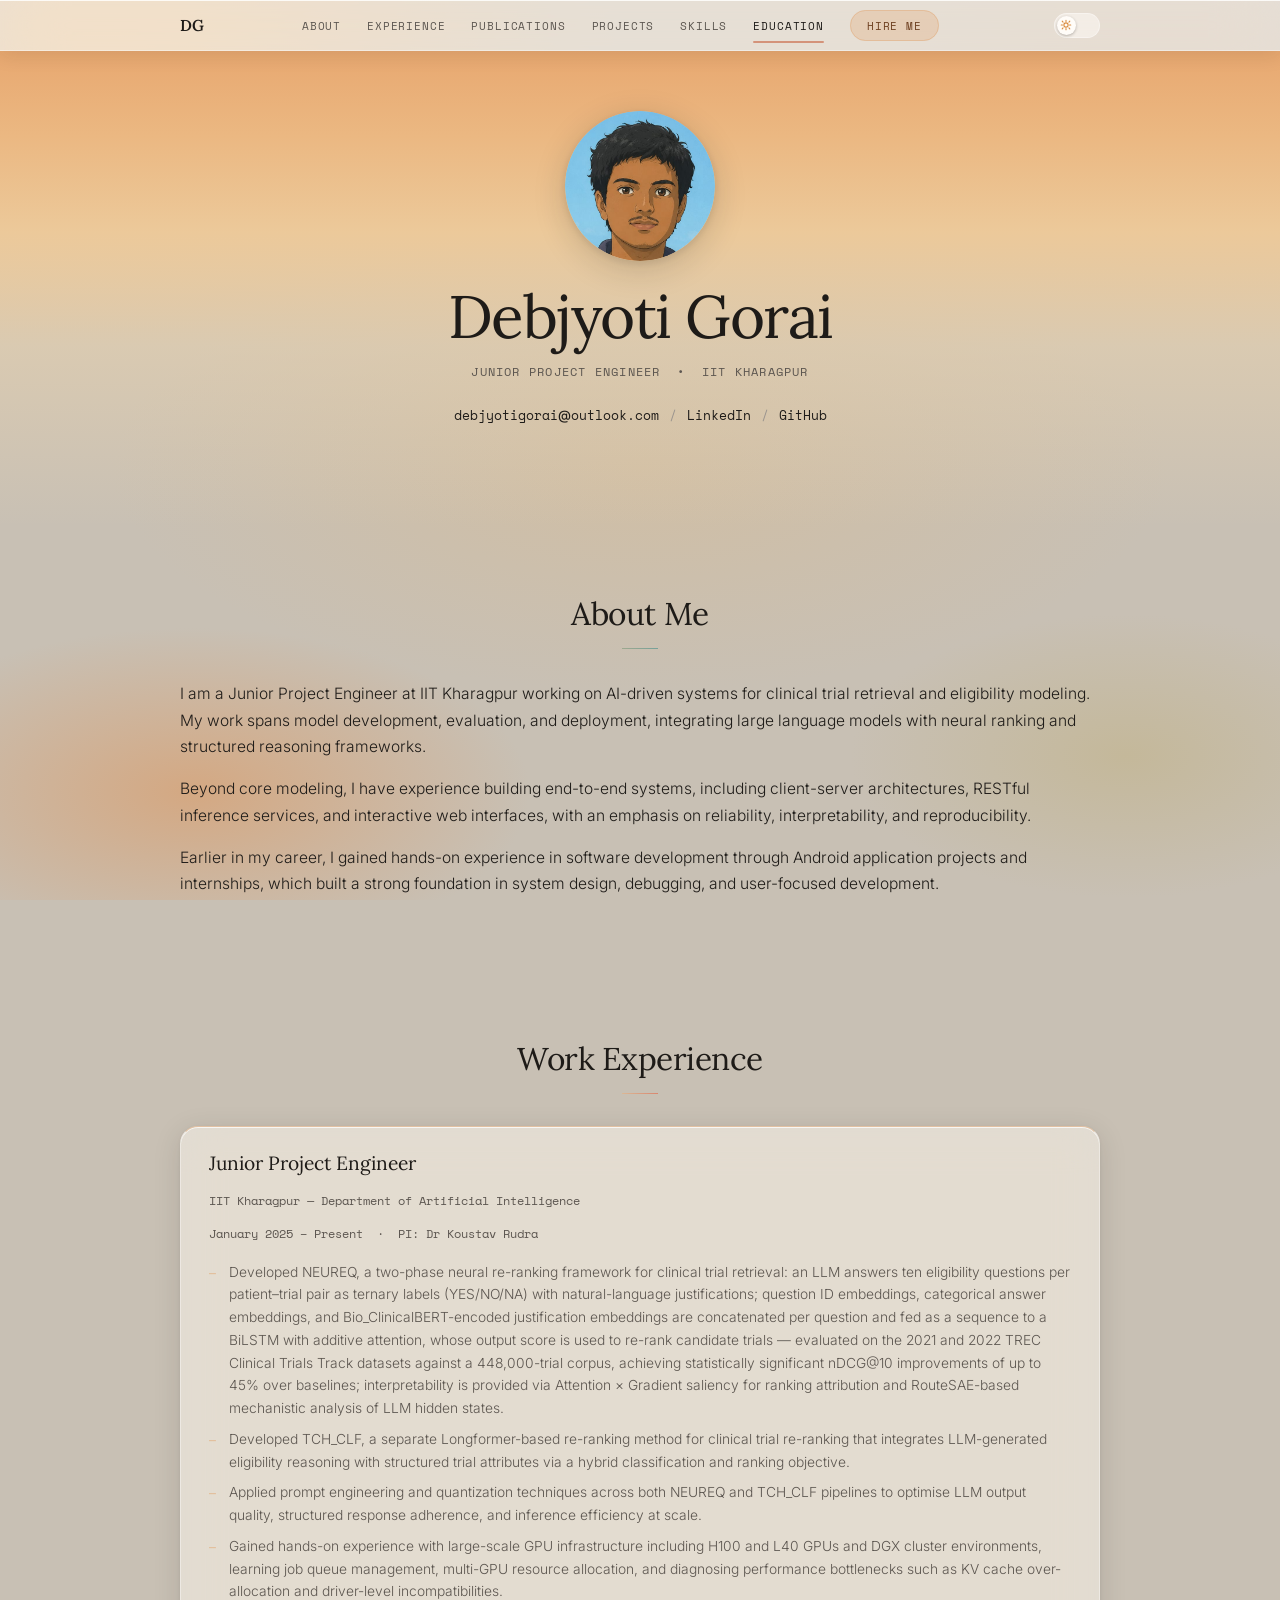
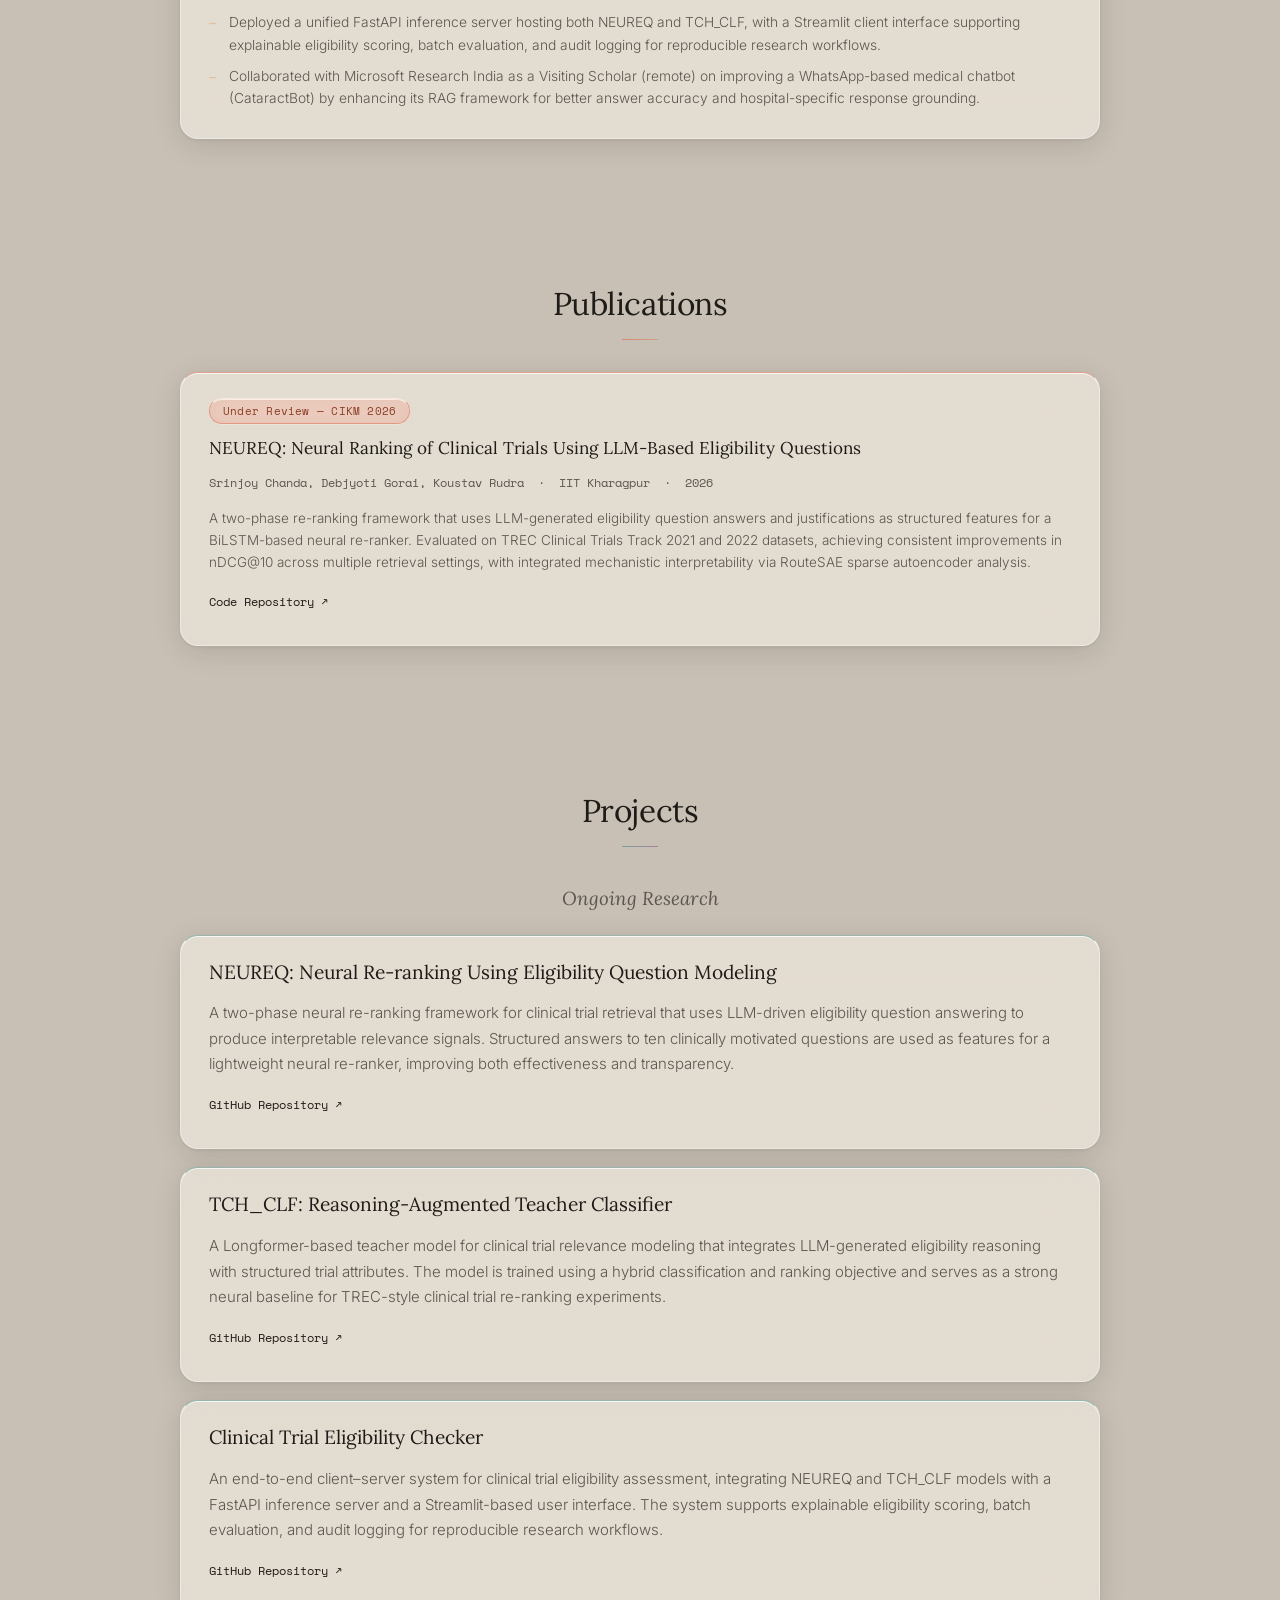
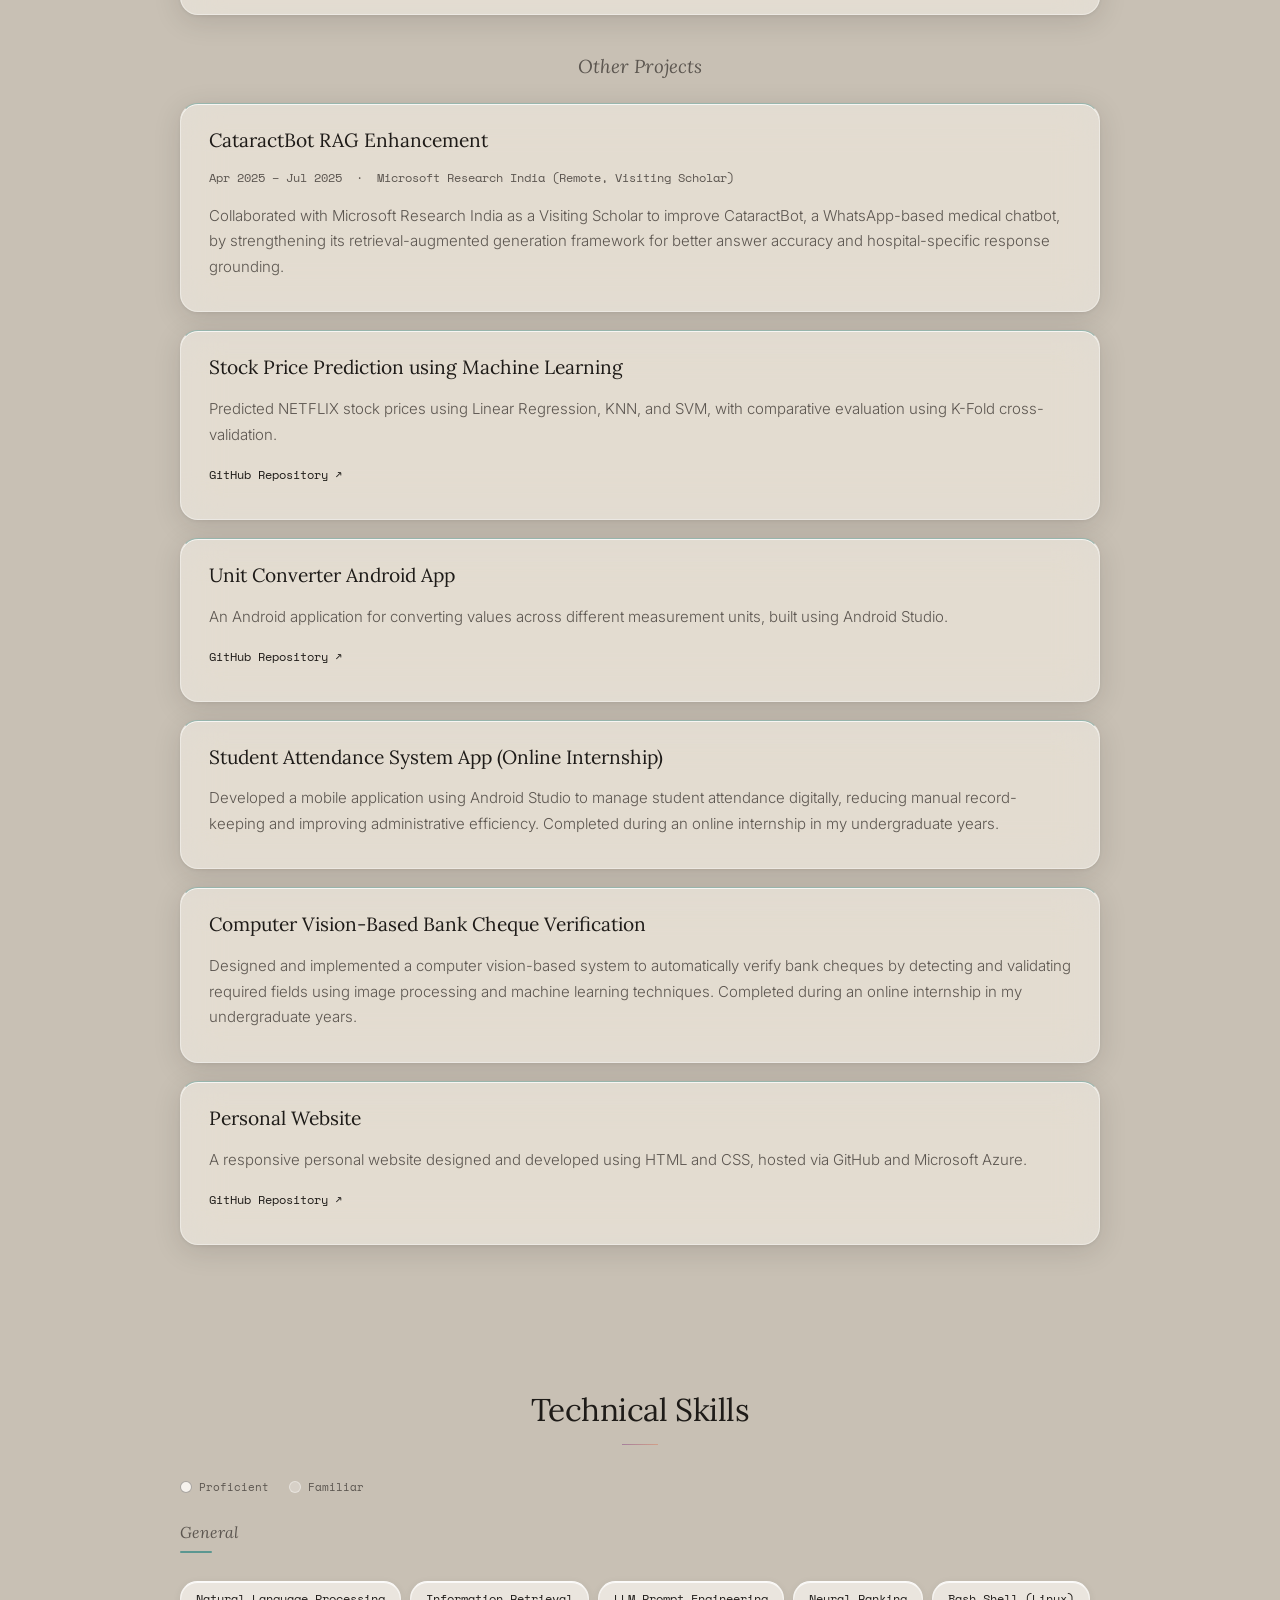
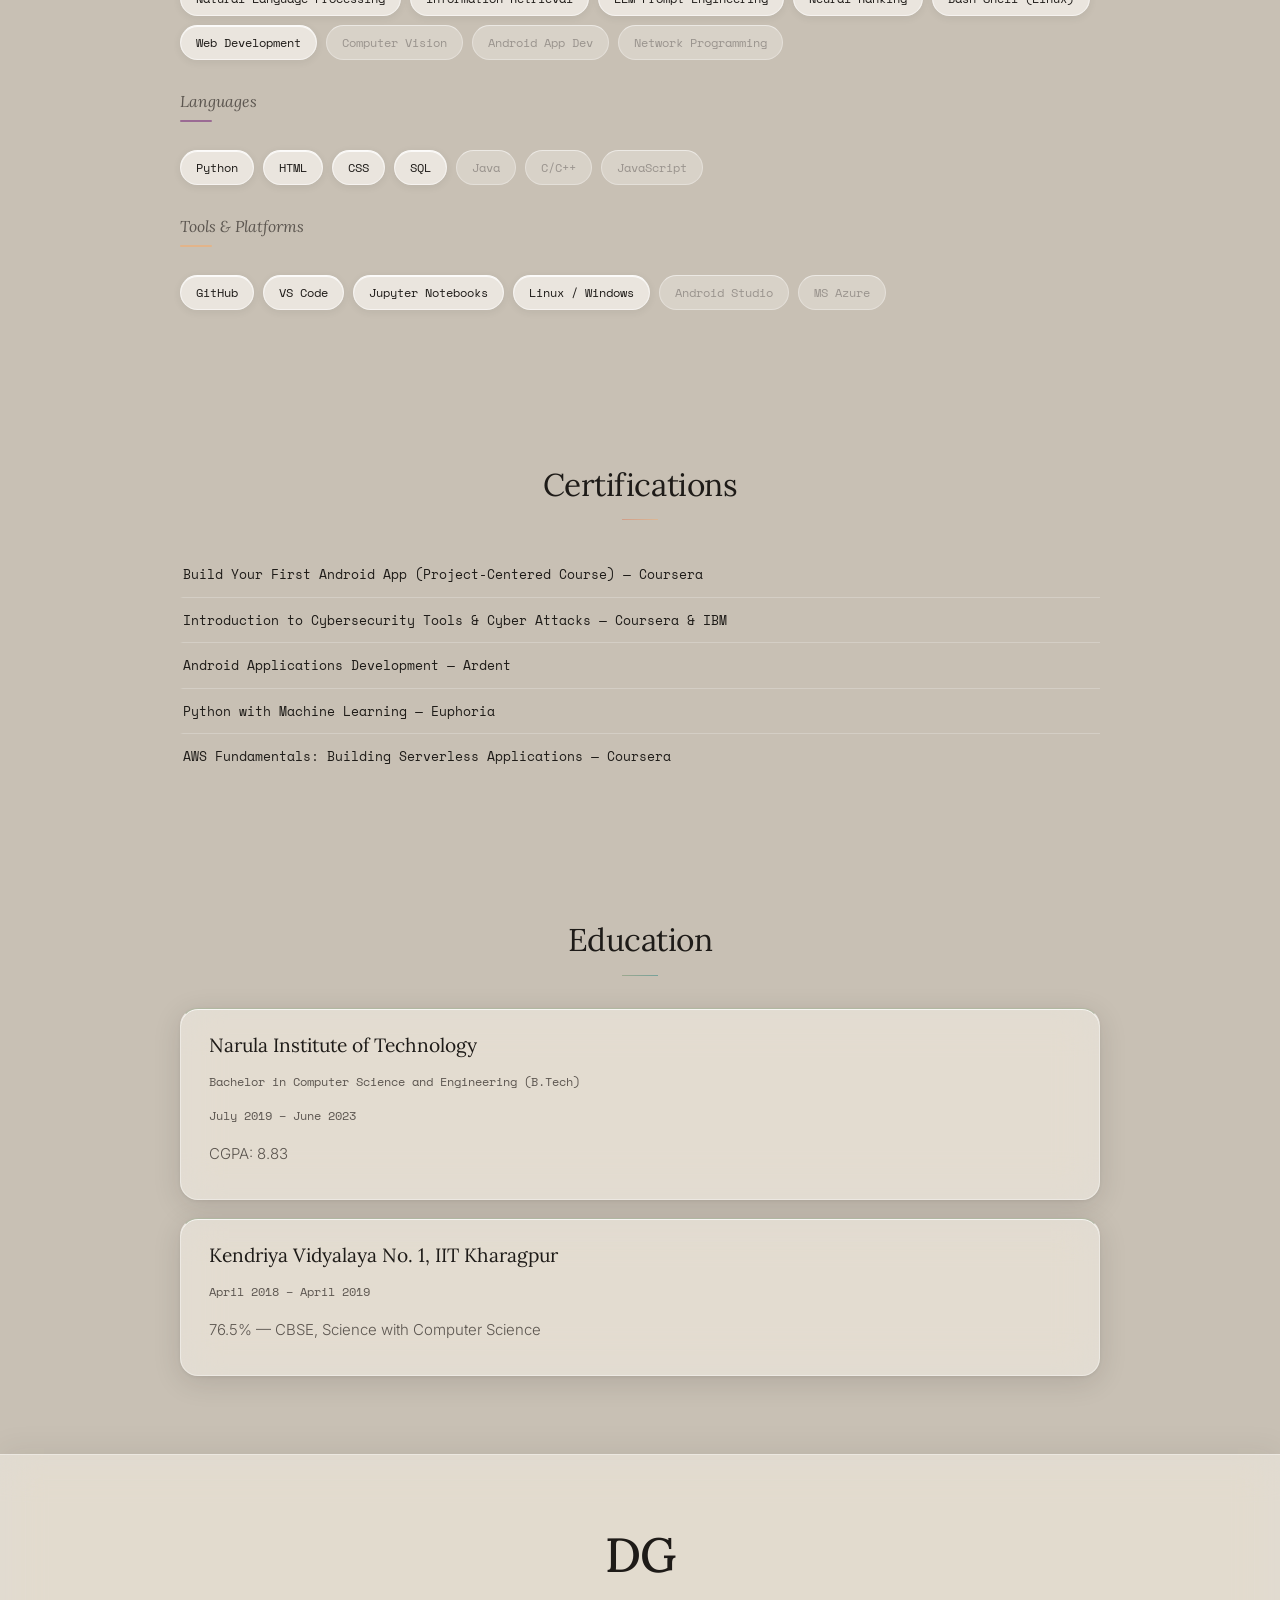
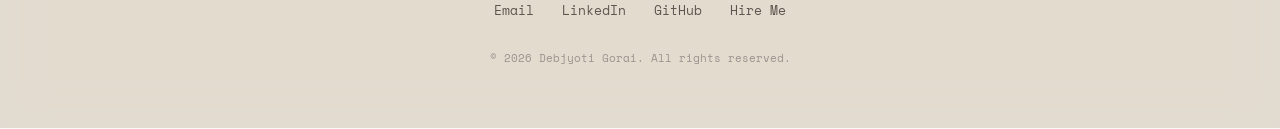
==== commit 1798d45e: "Refactor skills section and update nav observer" ====
--- a/index.html
+++ b/index.html
@@ -252,10 +252,10 @@
             <h2>Technical Skills</h2>
             <hr class="section-rule accent-plum">
             <div class="skills-legend reveal">
-                <span class="legend-item"><span class="legend-dot legend-strong"></span>Proficient</span>
-                <span class="legend-item"><span class="legend-dot legend-familiar"></span>Familiar</span>
-            </div>
-            <div class="skills-category reveal">
+                <span class="legend-item legend-item-strong"><span class="legend-dot legend-strong"></span>Proficient</span>
+                <span class="legend-item legend-item-familiar"><span class="legend-dot legend-familiar"></span>Familiar</span>
+            </div>
+            <div class="skills-category cat-general reveal">
                 <h3>General</h3>
                 <ul>
                     <li>Natural Language Processing</li>
@@ -269,7 +269,7 @@
                     <li class="skill-familiar">Network Programming</li>
                 </ul>
             </div>
-            <div class="skills-category reveal">
+            <div class="skills-category cat-languages reveal">
                 <h3>Languages</h3>
                 <ul>
                     <li>Python</li>
@@ -281,7 +281,7 @@
                     <li class="skill-familiar">JavaScript</li>
                 </ul>
             </div>
-            <div class="skills-category reveal">
+            <div class="skills-category cat-tools reveal">
                 <h3>Tools &amp; Platforms</h3>
                 <ul>
                     <li>GitHub</li>
@@ -378,6 +378,12 @@
     });
 
     // ── Active nav (desktop links + drawer links) ────────────────
+    // Uses a fixed viewport "band" near the middle of the screen rather
+    // than a percentage of each section's own height — a threshold-based
+    // observer needs 25% of a section to be visible at once, which a
+    // short section like Publications hits easily but a long one like
+    // Projects (many stacked cards, several viewport-heights tall) may
+    // never satisfy, so it never lit up.
     const sections  = document.querySelectorAll('section[id]');
     const allLinks  = document.querySelectorAll('.nav-links a, .nav-drawer a');
 
@@ -389,7 +395,7 @@
                     .forEach(a => a.classList.add('active'));
             }
         });
-    }, { threshold: 0.25 });
+    }, { rootMargin: '-45% 0px -45% 0px', threshold: 0 });
     sections.forEach(s => navObserver.observe(s));
 
     // ── Scroll-reveal ────────────────────────────────────────────
--- a/styles.css
+++ b/styles.css
@@ -1,696 +1,919 @@
-/* ============================================================
-   styles.css  —  Debjyoti Gorai Portfolio
-   Palette: sage-stone ground · amber-rose accents · warm glass
-   ============================================================ */
-
-html { scroll-behavior: smooth; }
-
-:root {
-    --bg-base:      #C8C0B4;
-    --spot-amber:   #E2B48A;
-    --spot-rose:    #D4937A;
-    --spot-sage:    #A8B09C;
-
-    --text-primary:   #1E1B18;
-    --text-secondary: #5C5650;
-    --text-muted:     #9A948E;
-
-    --pill-bg:     rgba(226, 180, 138, 0.38);
-    --pill-border: rgba(226, 180, 138, 0.65);
-    --pill-text:   #6E4020;
-
-    --glass-fill:       rgba(255, 252, 248, 0.46);
-    --glass-fill-hover: rgba(255, 252, 248, 0.66);
-    --glass-fill-nav:   rgba(255, 252, 248, 0.52);
-    --glass-edge-top:   rgba(255, 255, 255, 0.82);
-    --glass-edge:       rgba(255, 255, 255, 0.36);
-    --glass-inset:      rgba(255, 255, 255, 0.72);
-    --glass-shadow:     0 6px 28px rgba(30,27,24,0.13), 0 1px 4px rgba(30,27,24,0.07);
-    --glass-shadow-h:   0 16px 44px rgba(30,27,24,0.17), 0 3px 10px rgba(30,27,24,0.09);
-    --blur-card:   blur(20px) saturate(1.5);
-    --blur-nav:    blur(30px) saturate(1.6);
-
-    --font-heading: 'Lora', serif;
-    --font-body:    'Inter', sans-serif;
-    --font-mono:    'Space Mono', monospace;
-
-    --radius-card: 18px;
-    --radius-pill: 32px;
-}
-
-*, *::before, *::after { box-sizing: border-box; }
-
-body {
-    font-family: var(--font-body);
-    font-size: 15px;
-    font-weight: 300;
-    line-height: 1.7;
-    color: var(--text-primary);
-    margin: 0; padding: 0;
-    display: flex;
-    flex-direction: column;
-    min-height: 100vh;
-
-    background-color: var(--bg-base);
-    background-image:
-        radial-gradient(ellipse 70% 50% at  8%  8%,  #E0C4A0 0%, transparent 58%),
-        radial-gradient(ellipse 55% 40% at 92% 15%,  #C8B8A8 0%, transparent 50%),
-        radial-gradient(ellipse 75% 45% at 50% 52%,  #D0BEA4 0%, transparent 55%),
-        radial-gradient(ellipse 55% 38% at 15% 88%,  #D4A882 0%, transparent 48%),
-        radial-gradient(ellipse 48% 35% at 88% 84%,  #C4B89A 0%, transparent 45%);
-    background-attachment: fixed;
-}
-
-h1, h2, h3 {
-    font-family: var(--font-heading);
-    font-weight: 400;
-    color: var(--text-primary);
-    margin-top: 0;
-}
-
-.container {
-    width: 90%;
-    max-width: 960px;
-    margin: auto;
-    padding: 20px;
-}
-
-@keyframes fadeUp {
-    from { opacity: 0; transform: translateY(18px); }
-    to   { opacity: 1; transform: translateY(0); }
-}
-
-.reveal {
-    opacity: 0;
-    transform: translateY(22px);
-    transition: opacity 0.55s ease, transform 0.55s ease;
-}
-.reveal.is-visible {
-    opacity: 1;
-    transform: translateY(0);
-}
-
-/* ============================================================
-   NAVIGATION
-   ============================================================ */
-.site-nav {
-    position: sticky;
-    top: 0;
-    z-index: 100;
-    background: var(--glass-fill-nav);
-    backdrop-filter: var(--blur-nav);
-    -webkit-backdrop-filter: var(--blur-nav);
-    border-bottom: 1px solid var(--glass-edge);
-    box-shadow:
-        0 1px 0 var(--glass-edge-top) inset,
-        0 4px 20px rgba(30,27,24,0.10);
-}
-
-.nav-container {
-    width: 90%;
-    max-width: 960px;
-    margin: auto;
-    padding: 0 20px;
-    height: 50px;
-    display: flex;
-    align-items: center;
-    justify-content: space-between;
-    position: relative;
-}
-
-.nav-logo {
-    font-family: var(--font-heading);
-    font-size: 1.05em;
-    font-weight: 600;
-    color: var(--text-primary);
-    letter-spacing: 0.02em;
-    flex-shrink: 0;
-}
-
-/* Desktop nav links */
-.nav-links {
-    list-style: none;
-    margin: 0; padding: 0;
-    display: flex;
-    gap: 26px;
-    align-items: center;
-}
-
-.nav-links a {
-    font-family: var(--font-mono);
-    font-size: 0.70em;
-    text-transform: uppercase;
-    letter-spacing: 0.08em;
-    color: var(--text-secondary);
-    text-decoration: none;
-    transition: color 0.2s;
-    padding-bottom: 2px;
-}
-.nav-links a:hover   { color: var(--text-primary); }
-.nav-links a.active  {
-    color: var(--text-primary);
-    border-bottom: 1px solid var(--text-primary);
-}
-
-.nav-hire-link {
-    background: var(--pill-bg);
-    border: 1px solid var(--pill-border);
-    color: var(--pill-text) !important;
-    padding: 7px 16px;
-    border-radius: 999px;
-    transition: background 0.2s, border-color 0.2s;
-}
-.nav-hire-link:hover {
-    background: rgba(226, 180, 138, 0.55);
-    border-color: rgba(226, 180, 138, 0.85);
-}
-
-/* ── Hamburger button (hidden on desktop) ── */
-.nav-hamburger {
-    display: none;
-    flex-direction: column;
-    justify-content: center;
-    align-items: center;
-    gap: 5px;
-    width: 36px;
-    height: 36px;
-    cursor: pointer;
-    background: none;
-    border: none;
-    padding: 0;
-    -webkit-tap-highlight-color: transparent;
-}
-
-.nav-hamburger span {
-    display: block;
-    width: 22px;
-    height: 1.5px;
-    background: var(--text-primary);
-    border-radius: 2px;
-    transition: transform 0.3s ease, opacity 0.3s ease;
-}
-
-/* Animate to X when open */
-.nav-hamburger.is-open span:nth-child(1) { transform: translateY(6.5px) rotate(45deg); }
-.nav-hamburger.is-open span:nth-child(2) { opacity: 0; }
-.nav-hamburger.is-open span:nth-child(3) { transform: translateY(-6.5px) rotate(-45deg); }
-
-/* ── Mobile drawer — right-anchored compact panel ── */
-.nav-drawer {
-    display: none;
-    position: absolute;
-    top: 100%;
-    right: 0;
-    left: auto;
-    min-width: 200px;
-    background: rgb(210, 200, 188);
-    border: 1px solid var(--glass-edge);
-    border-top: none;
-    border-radius: 0 0 0 16px;
-    box-shadow: 0 10px 28px rgba(30,27,24,0.22);
-    padding: 8px 0 16px;
-    z-index: 99;
-}
-
-.nav-drawer.is-open { display: block; }
-
-.nav-drawer ul {
-    list-style: none;
-    margin: 0; padding: 0;
-    display: flex;
-    flex-direction: column;
-}
-
-.nav-drawer ul li a {
-    display: block;
-    padding: 10px 20px;
-    font-family: var(--font-mono);
-    font-size: 0.76em;
-    text-transform: uppercase;
-    letter-spacing: 0.09em;
-    color: var(--text-secondary);
-    text-decoration: none;
-    text-align: right;
-    transition: color 0.15s, background 0.15s;
-}
-
-.nav-drawer ul li a:hover,
-.nav-drawer ul li a.active {
-    color: var(--text-primary);
-    background: rgba(255,252,248,0.18);
-}
-
-.nav-drawer .nav-hire-link {
-    display: block;
-    color: var(--pill-text) !important;
-    background: rgba(226, 180, 138, 0.50);
-    border: 1px solid var(--pill-border);
-    margin: 14px 16px 6px;
-    padding: 12px 20px !important;
-    border-radius: 999px;
-    text-align: center !important;
-    font-weight: 600;
-    position: relative;
-    box-shadow: 0 2px 8px rgba(110, 64, 32, 0.12);
-}
-
-.nav-drawer .nav-hire-link:hover {
-    background: rgba(226, 180, 138, 0.70);
-}
-
-.nav-drawer .nav-hire-link::before {
-    content: '';
-    position: absolute;
-    top: -10px;
-    left: 16px;
-    right: 16px;
-    height: 1px;
-    background: var(--glass-edge);
-}
-
-/* ============================================================
-   HERO
-   ============================================================ */
-.hero {
-    position: relative;
-    padding: 40px 0 80px;
-    text-align: center;
-    overflow: hidden;
-    /* Warm amber at top, dissolves to transparent — body gradient shows through at bottom */
-    background: linear-gradient(
-        to bottom,
-        #E8A870 0%,
-        #EBB882 18%,
-        #ECC99A 38%,
-        rgba(232, 210, 175, 0.55) 62%,
-        rgba(220, 200, 165, 0.0) 100%
-    );
-}
-
-.hero-monogram {
-    display: inline-flex;
-    align-items: center;
-    justify-content: center;
-    width: 150px; height: 150px;
-    border-radius: 50%;
-    overflow: hidden;
-    background: transparent;
-    border: none;
-    box-shadow: 0 8px 32px rgba(30,27,24,0.18), 0 2px 8px rgba(30,27,24,0.10);
-    margin-bottom: 22px;
-    opacity: 0;
-    animation: fadeUp 0.7s ease-out 0.05s forwards;
-}
-
-.hero-monogram img {
-    width: 100%;
-    height: 100%;
-    object-fit: cover;
-    display: block;
-}
-
-.hero h1 {
-    font-size: 4em;
-    letter-spacing: -0.025em;
-    line-height: 1.1;
-    margin-bottom: 8px;
-    animation: fadeUp 0.8s ease-out 0.15s forwards;
-    opacity: 0;
-}
-
-.hero .subtitle {
-    font-family: var(--font-mono);
-    font-size: 0.82em;
-    text-transform: uppercase;
-    letter-spacing: 0.10em;
-    color: var(--text-secondary);
-    margin-bottom: 22px;
-    opacity: 0;
-    animation: fadeUp 0.8s ease-out 0.30s forwards;
-}
-
-.hero .contact-info {
-    font-family: var(--font-mono);
-    font-size: 0.88em;
-    opacity: 0;
-    animation: fadeUp 0.8s ease-out 0.45s forwards;
-    display: flex;
-    align-items: center;
-    justify-content: center;
-    flex-wrap: nowrap;
-    gap: 0;
-}
-
-.hero .contact-info a {
-    color: var(--text-primary);
-    text-decoration: none;
-    transition: opacity 0.2s;
-    white-space: nowrap;
-}
-.hero .contact-info a:hover { opacity: 0.55; }
-
-.separator { margin: 0 10px; color: var(--text-muted); }
-
-/* ============================================================
-   SECTIONS
-   ============================================================ */
-section {
-    padding: 40px 0;
-}
-
-section h2 {
-    font-size: 2.1em;
-    text-align: center;
-    margin-bottom: 8px;
-    letter-spacing: -0.015em;
-}
-
-.section-rule {
-    display: block;
-    width: 36px;
-    height: 1px;
-    background: linear-gradient(90deg, var(--spot-amber), var(--spot-rose));
-    margin: 0 auto 32px;
-    border: none;
-    opacity: 0.75;
-}
-
-.about-me p {
-    font-size: 1.04em;
-    color: var(--text-primary);
-    margin-bottom: 14px;
-}
-
-/* ============================================================
-   GLASS CARDS
-   ============================================================ */
-.card {
-    background: var(--glass-fill);
-    backdrop-filter: var(--blur-card);
-    -webkit-backdrop-filter: var(--blur-card);
-    border: 1px solid var(--glass-edge);
-    border-top-color: var(--glass-edge-top);
-    border-radius: var(--radius-card);
-    padding: 24px 28px;
-    margin-bottom: 18px;
-    box-shadow: var(--glass-shadow), 0 1px 0 var(--glass-inset) inset;
-    transition: background 0.35s ease, transform 0.35s ease,
-                box-shadow 0.35s ease, border-top-color 0.35s ease;
-}
-
-.card:hover {
-    background: var(--glass-fill-hover);
-    transform: translateY(-4px);
-    box-shadow: var(--glass-shadow-h), 0 1px 0 rgba(255,255,255,0.90) inset;
-    border-top-color: rgba(255,255,255,0.92);
-}
-
-.card h3 { font-size: 1.28em; margin-bottom: 6px; line-height: 1.35; }
-.card p  { color: var(--text-secondary); margin-bottom: 8px; }
-.card strong { color: var(--text-primary); font-weight: 500; }
-
-.organization, .degree, .date {
-    font-family: var(--font-mono);
-    font-size: 0.83em;
-    color: var(--text-secondary);
-    display: block;
-    margin-bottom: 10px;
-}
-
-.exp-bullets { list-style: none; padding: 0; margin: 12px 0 0; }
-
-.exp-bullets li {
-    position: relative;
-    padding: 4px 0 4px 20px;
-    color: var(--text-secondary);
-    font-size: 0.92em;
-    line-height: 1.65;
-}
-
-.exp-bullets li::before {
-    content: '–';
-    position: absolute;
-    left: 0;
-    color: var(--text-muted);
-    top: 5px;
-}
-
-/* ============================================================
-   PUBLICATIONS
-   ============================================================ */
-.publications-section .pub-item h3 {
-    font-size: 1.14em;
-    margin-bottom: 8px;
-    line-height: 1.45;
-}
-
-.pub-status {
-    display: inline-block;
-    font-family: var(--font-mono);
-    font-size: 0.73em;
-    padding: 3px 13px;
-    border-radius: var(--radius-pill);
-    background: var(--pill-bg);
-    backdrop-filter: blur(10px);
-    -webkit-backdrop-filter: blur(10px);
-    border: 1px solid var(--pill-border);
-    border-top-color: rgba(255,240,220,0.80);
-    color: var(--pill-text);
-    margin-bottom: 12px;
-    box-shadow: 0 1px 0 rgba(255,255,255,0.65) inset;
-    letter-spacing: 0.02em;
-}
-
-.pub-authors {
-    font-family: var(--font-mono);
-    font-size: 0.80em;
-    color: var(--text-secondary);
-    margin-bottom: 10px;
-}
-
-.pub-abstract {
-    font-size: 0.90em;
-    color: var(--text-secondary);
-    line-height: 1.65;
-    margin-bottom: 12px;
-}
-
-/* ============================================================
-   PROJECTS
-   ============================================================ */
-.projects-subtitle {
-    font-family: var(--font-heading);
-    font-size: 1.25em;
-    font-style: italic;
-    color: var(--text-secondary);
-    text-align: center;
-    margin: 36px 0 20px;
-    font-weight: 400;
-}
-
-.project-links { margin-top: 14px; }
-
-.project-links a {
-    font-family: var(--font-mono);
-    font-size: 0.83em;
-    color: var(--text-primary);
-    text-decoration: none;
-    border-bottom: 1px solid transparent;
-    padding-bottom: 2px;
-    transition: border-color 0.2s, opacity 0.2s;
-}
-.project-links a:hover { border-color: var(--text-primary); opacity: 0.75; }
-
-/* ============================================================
-   SKILLS
-   ============================================================ */
-.skills-legend {
-    display: flex;
-    gap: 20px;
-    margin-bottom: 22px;
-    align-items: center;
-}
-
-.legend-item {
-    font-family: var(--font-mono);
-    font-size: 0.76em;
-    color: var(--text-secondary);
-    display: flex;
-    align-items: center;
-    gap: 7px;
-}
-
-.legend-dot {
-    width: 12px; height: 12px;
-    border-radius: 50%;
-    display: inline-block;
-    flex-shrink: 0;
-}
-.legend-strong {
-    background: rgba(255, 252, 248, 0.85);
-    border: 1.5px solid rgba(30,27,24,0.35);
-}
-.legend-familiar {
-    background: rgba(255, 252, 248, 0.28);
-    border: 1.5px solid rgba(255,255,255,0.40);
-}
-
-.skills-category { margin-bottom: 28px; }
-
-.skills-category h3 {
-    font-family: var(--font-heading);
-    font-size: 1.05em;
-    font-style: italic;
-    font-weight: 400;
-    color: var(--text-secondary);
-    margin-bottom: 13px;
-}
-
-.skills-category ul {
-    list-style: none;
-    padding: 0;
-    display: flex;
-    flex-wrap: wrap;
-    gap: 9px;
-}
-
-/* Solid fill — no backdrop-filter on pills */
-.skills-category ul li {
-    background: rgba(255, 252, 248, 0.62);
-    color: var(--text-primary);
-    border: 1px solid rgba(255,255,255,0.55);
-    border-top-color: rgba(255,255,255,0.85);
-    padding: 6px 15px;
-    border-radius: var(--radius-pill);
-    font-family: var(--font-mono);
-    font-size: 0.83em;
-    box-shadow: 0 2px 8px rgba(30,27,24,0.07), 0 1px 0 rgba(255,255,255,0.80) inset;
-    transition: background 0.18s ease, transform 0.18s ease;
-    cursor: default;
-}
-
-.skills-category ul li:hover {
-    background: rgba(255, 252, 248, 0.82);
-    transform: translateY(-2px);
-}
-
-.skills-category ul li.skill-familiar {
-    color: var(--text-muted);
-    background: rgba(255, 252, 248, 0.30);
-    border-color: rgba(255,255,255,0.30);
-    border-top-color: rgba(255,255,255,0.50);
-    box-shadow: none;
-}
-
-.skills-category ul li.skill-familiar:hover {
-    background: rgba(255, 252, 248, 0.50);
-    color: var(--text-secondary);
-}
-
-/* ============================================================
-   CERTIFICATIONS
-   ============================================================ */
-.certifications-section ul {
-    list-style: none;
-    padding: 0;
-}
-
-.certifications-section ul li {
-    font-family: var(--font-mono);
-    font-size: 0.88em;
-    padding: 11px 0;
-    border-bottom: 1px solid rgba(255,255,255,0.22);
-    color: var(--text-primary);
-    transition: color 0.2s, padding-left 0.2s;
-}
-.certifications-section ul li:hover { padding-left: 6px; }
-.certifications-section ul li:last-child { border-bottom: none; }
-
-/* ============================================================
-   FOOTER
-   ============================================================ */
-.contact-footer {
-    background: rgba(255, 252, 248, 0.44);
-    backdrop-filter: var(--blur-card);
-    -webkit-backdrop-filter: var(--blur-card);
-    border-top: 1px solid var(--glass-edge);
-    box-shadow: 0 -1px 0 var(--glass-edge-top) inset,
-                0 -6px 28px rgba(30,27,24,0.06);
-    padding: 56px 0 30px;
-    text-align: center;
-    margin-top: auto;
-}
-
-.footer-logo {
-    font-family: var(--font-heading);
-    font-size: 3.2em;
-    font-weight: 500;
-    letter-spacing: -0.03em;
-    line-height: 1;
-    margin-bottom: 20px;
-    color: var(--text-primary);
-}
-
-.footer-links {
-    font-family: var(--font-mono);
-    font-size: 0.88em;
-    margin-bottom: 28px;
-    display: flex;
-    justify-content: center;
-    gap: 28px;
-}
-
-.footer-links a { color: var(--text-secondary); text-decoration: none; transition: color 0.2s; }
-.footer-links a:hover { color: var(--text-primary); }
-
-.copyright { font-family: var(--font-mono); font-size: 0.73em; color: var(--text-muted); }
-
-.email-at { font-family: 'Inter', sans-serif; font-weight: 500; letter-spacing: 0; }
-
-/* ============================================================
-   RESPONSIVE — 768px
-   ============================================================ */
-@media (max-width: 768px) {
-    section h2   { font-size: 1.85em; }
-    .container   { width: 95%; padding: 20px 14px; }
-    .card        { padding: 18px 20px; }
-    .footer-links { flex-direction: column; gap: 12px; }
-
-    .nav-links     { display: none; }
-    .nav-hamburger { display: flex; }
-
-    .hero .contact-info {
-        flex-direction: column;
-        gap: 6px;
-        font-size: 0.82em;
-    }
-    .hero .contact-info .separator { display: none; }
-
-    .hero .subtitle {
-        letter-spacing: 0.04em;
-        font-size: 0.76em;
-    }
-
-    .hero h1         { font-size: 2.8em; }
-    .hero-monogram   { width: 130px; height: 130px; }
-    .hero            { padding: 30px 0 60px; }
-}
-
-/* ============================================================
-   RESPONSIVE — 480px
-   ============================================================ */
-@media (max-width: 480px) {
-    .hero h1       { font-size: 2.1em; }
-    .hero-monogram { width: 120px; height: 120px; }
-    .footer-logo   { font-size: 2.2em; }
-}
-
-/* ============================================================
-   REDUCED MOTION
-   ============================================================ */
-@media (prefers-reduced-motion: reduce) {
-    .reveal, .card, .skills-category ul li,
-    .certifications-section ul li { transition: none; }
-    .hero-monogram, .hero h1, .hero .subtitle,
-    .hero .contact-info { animation: none; opacity: 1; }
-}
+/* ============================================================
+   styles.css  —  Debjyoti Gorai Portfolio
+   Palette: sage-stone ground · six-colour accent system (amber,
+   rose, teal, plum, coral, sage) shared with the hire page, so
+   both sites read as one family. Each section carries one accent
+   as its own identity colour (rule, card border, small details).
+   ============================================================ */
+
+html { scroll-behavior: smooth; }
+
+:root {
+    --bg-base:      #C8C0B4;
+
+    --text-primary:   #1E1B18;
+    --text-secondary: #5C5650;
+    --text-muted:     #9A948E;
+
+    --pill-bg:     rgba(226, 180, 138, 0.38);
+    --pill-border: rgba(226, 180, 138, 0.65);
+    --pill-text:   #6E4020;
+
+    --glass-fill:       rgba(255, 252, 248, 0.46);
+    --glass-fill-hover: rgba(255, 252, 248, 0.66);
+    --glass-fill-nav:   rgba(255, 252, 248, 0.52);
+    --glass-edge-top:   rgba(255, 255, 255, 0.82);
+    --glass-edge:       rgba(255, 255, 255, 0.36);
+    --glass-inset:      rgba(255, 255, 255, 0.72);
+    --glass-shadow:     0 6px 28px rgba(30,27,24,0.13), 0 1px 4px rgba(30,27,24,0.07);
+    --glass-shadow-h:   0 16px 44px rgba(30,27,24,0.17), 0 3px 10px rgba(30,27,24,0.09);
+    --blur-card:   blur(20px) saturate(1.5);
+    --blur-nav:    blur(30px) saturate(1.6);
+
+    --font-heading: 'Lora', serif;
+    --font-body:    'Inter', sans-serif;
+    --font-mono:    'Space Mono', monospace;
+
+    --radius-card: 18px;
+    --radius-pill: 32px;
+
+    /* ---- six-colour accent system, shared with the hire page ---- */
+    --acc-amber: #E2B48A;
+    --acc-rose:  #D4937A;
+    --acc-teal:  #5B9791;
+    --acc-plum:  #9B6B94;
+    --acc-coral: #DE7458;
+    --acc-sage:  #8FA083;
+
+    --acc-amber-soft: rgba(226, 180, 138, 0.30);
+    --acc-rose-soft:  rgba(212, 147, 122, 0.28);
+    --acc-teal-soft:  rgba(91, 151, 145, 0.24);
+    --acc-plum-soft:  rgba(155, 107, 148, 0.24);
+    --acc-coral-soft: rgba(222, 116, 88, 0.26);
+    --acc-sage-soft:  rgba(143, 160, 131, 0.26);
+
+    --drawer-bg: rgb(210, 200, 188);
+}
+
+/* ============================================================
+   DARK MODE — same tokens, re-tuned for a dark surface. Accent
+   hues stay identical (brand consistency); neutrals, glass
+   alphas, and a couple of hardcoded-contrast text colours shift.
+   ============================================================ */
+[data-theme="dark"] {
+    --bg-base: #1C1916;
+
+    --text-primary:   #F2ECE2;
+    --text-secondary: #B9B0A4;
+    --text-muted:     #7C766D;
+
+    --pill-bg:     rgba(226, 180, 138, 0.22);
+    --pill-border: rgba(226, 180, 138, 0.55);
+    --pill-text:   #F5CC9E;
+
+    --glass-fill:       rgba(42, 37, 33, 0.55);
+    --glass-fill-hover: rgba(52, 46, 41, 0.72);
+    --glass-fill-nav:   rgba(24, 21, 19, 0.62);
+    --glass-edge-top:   rgba(255, 255, 255, 0.10);
+    --glass-edge:       rgba(255, 255, 255, 0.08);
+    --glass-inset:      rgba(255, 255, 255, 0.05);
+    --glass-shadow:     0 6px 28px rgba(0,0,0,0.45), 0 1px 4px rgba(0,0,0,0.30);
+    --glass-shadow-h:   0 16px 44px rgba(0,0,0,0.55), 0 3px 10px rgba(0,0,0,0.35);
+
+    --acc-amber-soft: rgba(226, 180, 138, 0.22);
+    --acc-rose-soft:  rgba(212, 147, 122, 0.20);
+    --acc-teal-soft:  rgba(91, 151, 145, 0.24);
+    --acc-plum-soft:  rgba(155, 107, 148, 0.24);
+    --acc-coral-soft: rgba(222, 116, 88, 0.24);
+    --acc-sage-soft:  rgba(143, 160, 131, 0.22);
+
+    --drawer-bg: #241F1B;
+}
+
+*, *::before, *::after { box-sizing: border-box; }
+
+body {
+    font-family: var(--font-body);
+    font-size: 15px;
+    font-weight: 300;
+    line-height: 1.7;
+    color: var(--text-primary);
+    margin: 0; padding: 0;
+    display: flex;
+    flex-direction: column;
+    min-height: 100vh;
+
+    background-color: var(--bg-base);
+    background-image:
+        radial-gradient(ellipse 70% 50% at  8%  8%,  #E0C4A0 0%, transparent 58%),
+        radial-gradient(ellipse 55% 40% at 92% 15%,  #C8B8A8 0%, transparent 50%),
+        radial-gradient(ellipse 75% 45% at 50% 52%,  #D0BEA4 0%, transparent 55%),
+        radial-gradient(ellipse 55% 38% at 15% 88%,  #D4A882 0%, transparent 48%),
+        radial-gradient(ellipse 48% 35% at 88% 84%,  #C4B89A 0%, transparent 45%);
+    background-attachment: fixed;
+    transition: background-color 0.4s ease;
+}
+
+[data-theme="dark"] body {
+    background-image:
+        radial-gradient(ellipse 70% 50% at  8%  8%,  rgba(224, 196, 160, 0.16) 0%, transparent 58%),
+        radial-gradient(ellipse 55% 40% at 92% 15%,  rgba(200, 184, 168, 0.12) 0%, transparent 50%),
+        radial-gradient(ellipse 75% 45% at 50% 52%,  rgba(208, 190, 164, 0.10) 0%, transparent 55%),
+        radial-gradient(ellipse 55% 38% at 15% 88%,  rgba(212, 168, 130, 0.14) 0%, transparent 48%),
+        radial-gradient(ellipse 48% 35% at 88% 84%,  rgba(196, 184, 154, 0.12) 0%, transparent 45%);
+}
+
+h1, h2, h3 {
+    font-family: var(--font-heading);
+    font-weight: 400;
+    color: var(--text-primary);
+    margin-top: 0;
+}
+
+.container {
+    width: 90%;
+    max-width: 960px;
+    margin: auto;
+    padding: 20px;
+}
+
+@keyframes fadeUp {
+    from { opacity: 0; transform: translateY(18px); }
+    to   { opacity: 1; transform: translateY(0); }
+}
+
+.reveal {
+    opacity: 0;
+    transform: translateY(22px);
+    transition: opacity 0.55s ease, transform 0.55s ease;
+}
+.reveal.is-visible {
+    opacity: 1;
+    transform: translateY(0);
+}
+
+/* ============================================================
+   NAVIGATION
+   ============================================================ */
+.site-nav {
+    position: sticky;
+    top: 0;
+    z-index: 100;
+    background: var(--glass-fill-nav);
+    backdrop-filter: var(--blur-nav);
+    -webkit-backdrop-filter: var(--blur-nav);
+    border-bottom: 1px solid var(--glass-edge);
+    box-shadow:
+        0 1px 0 var(--glass-edge-top) inset,
+        0 4px 20px rgba(30,27,24,0.10);
+    transition: background 0.4s ease, border-color 0.4s ease;
+}
+
+.nav-container {
+    width: 90%;
+    max-width: 960px;
+    margin: auto;
+    padding: 0 20px;
+    height: 50px;
+    display: flex;
+    align-items: center;
+    justify-content: space-between;
+    position: relative;
+}
+
+.nav-logo {
+    font-family: var(--font-heading);
+    font-size: 1.05em;
+    font-weight: 600;
+    color: var(--text-primary);
+    letter-spacing: 0.02em;
+    flex-shrink: 0;
+}
+
+/* Desktop nav links */
+.nav-links {
+    list-style: none;
+    margin: 0; padding: 0;
+    display: flex;
+    gap: 26px;
+    align-items: center;
+}
+
+.nav-links a {
+    position: relative;
+    font-family: var(--font-mono);
+    font-size: 0.70em;
+    text-transform: uppercase;
+    letter-spacing: 0.08em;
+    color: var(--text-secondary);
+    text-decoration: none;
+    transition: color 0.2s;
+    padding-bottom: 6px;
+}
+.nav-links a:hover { color: var(--text-primary); }
+
+/* ── Selected / hovered indicator line, colour-matched per
+   section so each link keeps its section's accent identity ── */
+.nav-links a::after {
+    content: '';
+    position: absolute;
+    left: 0;
+    right: 0;
+    bottom: -3px;
+    height: 2px;
+    border-radius: 2px;
+    background: var(--acc-amber);
+    transform: scaleX(0);
+    transform-origin: left;
+    transition: transform 0.25s ease;
+}
+.nav-links li:nth-child(1) a::after { background: var(--acc-sage);  } /* About */
+.nav-links li:nth-child(2) a::after { background: var(--acc-amber); } /* Experience */
+.nav-links li:nth-child(3) a::after { background: var(--acc-coral); } /* Publications */
+.nav-links li:nth-child(4) a::after { background: var(--acc-teal);  } /* Projects */
+.nav-links li:nth-child(5) a::after { background: var(--acc-plum);  } /* Skills */
+.nav-links li:nth-child(6) a::after { background: var(--acc-rose);  } /* Education */
+
+.nav-links a:hover::after,
+.nav-links a.active::after { transform: scaleX(1); }
+.nav-links a.active { color: var(--text-primary); }
+
+.nav-hire-link {
+    background: var(--pill-bg);
+    border: 1px solid var(--pill-border);
+    color: var(--pill-text) !important;
+    padding: 7px 16px;
+    border-radius: 999px;
+    transition: background 0.2s, border-color 0.2s;
+}
+.nav-hire-link:hover {
+    background: rgba(226, 180, 138, 0.55);
+    border-color: rgba(226, 180, 138, 0.85);
+}
+/* The pill link never gets the underline treatment above */
+.nav-hire-link::after { display: none; content: none; }
+
+/* ── Dark / light mode toggle ────────────────────────────── */
+.theme-toggle {
+    background: none;
+    border: none;
+    padding: 0;
+    margin-left: 18px;
+    cursor: pointer;
+    flex-shrink: 0;
+    -webkit-tap-highlight-color: transparent;
+}
+.theme-toggle-track {
+    display: flex;
+    align-items: center;
+    width: 46px;
+    height: 25px;
+    padding: 2px;
+    border-radius: 999px;
+    background: var(--glass-fill-nav);
+    border: 1px solid var(--glass-edge);
+    transition: background 0.3s ease, border-color 0.3s ease;
+}
+.theme-toggle-thumb {
+    display: flex;
+    align-items: center;
+    justify-content: center;
+    width: 19px;
+    height: 19px;
+    border-radius: 50%;
+    background: #FFFCF8;
+    box-shadow: 0 1px 3px rgba(30,27,24,0.30);
+    transform: translateX(0);
+    transition: transform 0.3s ease, background 0.3s ease;
+}
+[data-theme="dark"] .theme-toggle-thumb {
+    transform: translateX(21px);
+    background: #2E2A25;
+}
+.theme-toggle-thumb svg { width: 12px; height: 12px; }
+.icon-sun  { color: #D98A3D; display: block; }
+.icon-moon { color: #F2ECE2; display: none; }
+[data-theme="dark"] .icon-sun  { display: none; }
+[data-theme="dark"] .icon-moon { display: block; }
+
+/* ── Hamburger button (hidden on desktop) ── */
+.nav-hamburger {
+    display: none;
+    flex-direction: column;
+    justify-content: center;
+    align-items: center;
+    gap: 5px;
+    width: 36px;
+    height: 36px;
+    cursor: pointer;
+    background: none;
+    border: none;
+    padding: 0;
+    -webkit-tap-highlight-color: transparent;
+}
+
+.nav-hamburger span {
+    display: block;
+    width: 22px;
+    height: 1.5px;
+    background: var(--text-primary);
+    border-radius: 2px;
+    transition: transform 0.3s ease, opacity 0.3s ease;
+}
+
+/* Animate to X when open */
+.nav-hamburger.is-open span:nth-child(1) { transform: translateY(6.5px) rotate(45deg); }
+.nav-hamburger.is-open span:nth-child(2) { opacity: 0; }
+.nav-hamburger.is-open span:nth-child(3) { transform: translateY(-6.5px) rotate(-45deg); }
+
+/* ── Mobile drawer — right-anchored compact panel ── */
+.nav-drawer {
+    display: none;
+    position: absolute;
+    top: 100%;
+    right: 0;
+    left: auto;
+    min-width: 200px;
+    background: var(--drawer-bg);
+    border: 1px solid var(--glass-edge);
+    border-top: none;
+    border-radius: 0 0 0 16px;
+    box-shadow: 0 10px 28px rgba(30,27,24,0.22);
+    padding: 8px 0 16px;
+    z-index: 99;
+    transition: background 0.4s ease;
+}
+
+.nav-drawer.is-open { display: block; }
+
+.nav-drawer ul {
+    list-style: none;
+    margin: 0; padding: 0;
+    display: flex;
+    flex-direction: column;
+}
+
+.nav-drawer ul li a {
+    position: relative;
+    display: block;
+    padding: 10px 20px;
+    font-family: var(--font-mono);
+    font-size: 0.76em;
+    text-transform: uppercase;
+    letter-spacing: 0.09em;
+    color: var(--text-secondary);
+    text-decoration: none;
+    text-align: right;
+    transition: color 0.15s, background 0.15s;
+}
+
+.nav-drawer ul li a:hover,
+.nav-drawer ul li a.active {
+    color: var(--text-primary);
+    background: rgba(255,252,248,0.18);
+}
+
+/* ── Same selected-line treatment, mirrored for the right-aligned
+   drawer items ── */
+.nav-drawer ul li a::after {
+    content: '';
+    position: absolute;
+    left: 20px;
+    right: 20px;
+    bottom: 4px;
+    height: 2px;
+    border-radius: 2px;
+    background: var(--acc-amber);
+    transform: scaleX(0);
+    transform-origin: right;
+    transition: transform 0.25s ease;
+}
+.nav-drawer ul li:nth-child(1) a::after { background: var(--acc-sage);  }
+.nav-drawer ul li:nth-child(2) a::after { background: var(--acc-amber); }
+.nav-drawer ul li:nth-child(3) a::after { background: var(--acc-coral); }
+.nav-drawer ul li:nth-child(4) a::after { background: var(--acc-teal);  }
+.nav-drawer ul li:nth-child(5) a::after { background: var(--acc-plum);  }
+.nav-drawer ul li:nth-child(6) a::after { background: var(--acc-rose);  }
+
+.nav-drawer ul li a:hover::after,
+.nav-drawer ul li a.active::after { transform: scaleX(1); }
+
+.nav-drawer .nav-hire-link {
+    display: block;
+    color: var(--pill-text) !important;
+    background: rgba(226, 180, 138, 0.50);
+    border: 1px solid var(--pill-border);
+    margin: 14px 16px 6px;
+    padding: 12px 20px !important;
+    border-radius: 999px;
+    text-align: center !important;
+    font-weight: 600;
+    position: relative;
+    box-shadow: 0 2px 8px rgba(110, 64, 32, 0.12);
+}
+
+.nav-drawer .nav-hire-link:hover {
+    background: rgba(226, 180, 138, 0.70);
+}
+
+.nav-drawer .nav-hire-link::before {
+    content: '';
+    position: absolute;
+    top: -10px;
+    left: 16px;
+    right: 16px;
+    height: 1px;
+    background: var(--glass-edge);
+}
+.nav-drawer .nav-hire-link::after { display: none; content: none; }
+
+/* ============================================================
+   HERO
+   ============================================================ */
+.hero {
+    position: relative;
+    padding: 40px 0 80px;
+    text-align: center;
+    overflow: hidden;
+    /* Warm amber at top, dissolves to transparent — body gradient shows through at bottom */
+    background: linear-gradient(
+        to bottom,
+        #E8A870 0%,
+        #EBB882 18%,
+        #ECC99A 38%,
+        rgba(232, 210, 175, 0.55) 62%,
+        rgba(220, 200, 165, 0.0) 100%
+    );
+    transition: background 0.4s ease;
+}
+
+[data-theme="dark"] .hero {
+    background: linear-gradient(
+        to bottom,
+        #4A3A25 0%,
+        #3E301F 18%,
+        #34291B 38%,
+        rgba(48, 40, 30, 0.5) 62%,
+        rgba(30, 25, 20, 0) 100%
+    );
+}
+
+.hero-monogram {
+    display: inline-flex;
+    align-items: center;
+    justify-content: center;
+    width: 150px; height: 150px;
+    border-radius: 50%;
+    overflow: hidden;
+    background: transparent;
+    border: none;
+    box-shadow: 0 8px 32px rgba(30,27,24,0.18), 0 2px 8px rgba(30,27,24,0.10);
+    margin-bottom: 22px;
+    opacity: 0;
+    animation: fadeUp 0.7s ease-out 0.05s forwards;
+}
+
+.hero-monogram img {
+    width: 100%;
+    height: 100%;
+    object-fit: cover;
+    display: block;
+}
+
+.hero h1 {
+    font-size: 4em;
+    letter-spacing: -0.025em;
+    line-height: 1.1;
+    margin-bottom: 8px;
+    animation: fadeUp 0.8s ease-out 0.15s forwards;
+    opacity: 0;
+}
+
+.hero .subtitle {
+    font-family: var(--font-mono);
+    font-size: 0.82em;
+    text-transform: uppercase;
+    letter-spacing: 0.10em;
+    color: var(--text-secondary);
+    margin-bottom: 22px;
+    opacity: 0;
+    animation: fadeUp 0.8s ease-out 0.30s forwards;
+}
+
+.hero .contact-info {
+    font-family: var(--font-mono);
+    font-size: 0.88em;
+    opacity: 0;
+    animation: fadeUp 0.8s ease-out 0.45s forwards;
+    display: flex;
+    align-items: center;
+    justify-content: center;
+    flex-wrap: nowrap;
+    gap: 0;
+}
+
+.hero .contact-info a {
+    color: var(--text-primary);
+    text-decoration: none;
+    transition: opacity 0.2s;
+    white-space: nowrap;
+}
+.hero .contact-info a:hover { opacity: 0.55; }
+
+.separator { margin: 0 10px; color: var(--text-muted); }
+
+/* ============================================================
+   SECTIONS
+   ============================================================ */
+section {
+    padding: 40px 0;
+}
+
+section h2 {
+    font-size: 2.1em;
+    text-align: center;
+    margin-bottom: 8px;
+    letter-spacing: -0.015em;
+}
+
+/* Default rule (amber → rose); each section overrides with its
+   own accent pairing via a modifier class, so the page reads as
+   a sequence of related-but-distinct colour moments rather than
+   one repeated gradient. */
+.section-rule {
+    display: block;
+    width: 36px;
+    height: 1px;
+    background: linear-gradient(90deg, var(--acc-amber), var(--acc-rose));
+    margin: 0 auto 32px;
+    border: none;
+    opacity: 0.75;
+}
+.section-rule.accent-sage  { background: linear-gradient(90deg, var(--acc-sage),  var(--acc-teal));  }
+.section-rule.accent-amber { background: linear-gradient(90deg, var(--acc-amber), var(--acc-coral)); }
+.section-rule.accent-coral { background: linear-gradient(90deg, var(--acc-coral), var(--acc-rose));  }
+.section-rule.accent-teal  { background: linear-gradient(90deg, var(--acc-teal),  var(--acc-plum));  }
+.section-rule.accent-plum  { background: linear-gradient(90deg, var(--acc-plum),  var(--acc-rose));  }
+.section-rule.accent-rose  { background: linear-gradient(90deg, var(--acc-rose),  var(--acc-amber)); }
+
+.about-me p {
+    font-size: 1.04em;
+    color: var(--text-primary);
+    margin-bottom: 14px;
+}
+
+/* ============================================================
+   GLASS CARDS
+   ============================================================ */
+.card {
+    background: var(--glass-fill);
+    backdrop-filter: var(--blur-card);
+    -webkit-backdrop-filter: var(--blur-card);
+    border: 1px solid var(--glass-edge);
+    border-top-color: var(--glass-edge-top);
+    border-radius: var(--radius-card);
+    padding: 24px 28px;
+    margin-bottom: 18px;
+    box-shadow: var(--glass-shadow), 0 1px 0 var(--glass-inset) inset;
+    transition: background 0.35s ease, transform 0.35s ease,
+                box-shadow 0.35s ease, border-top-color 0.35s ease;
+}
+
+.card:hover {
+    background: var(--glass-fill-hover);
+    transform: translateY(-4px);
+    box-shadow: var(--glass-shadow-h), 0 1px 0 rgba(255,255,255,0.90) inset;
+    border-top-color: rgba(255,255,255,0.92);
+}
+[data-theme="dark"] .card:hover {
+    border-top-color: rgba(255,255,255,0.22);
+}
+
+/* Each section's cards pick up that section's accent as a quiet
+   top-border tint, echoing the section rule above them. */
+#experience .card    { border-top-color: rgba(226, 180, 138, 0.65); }
+#publications .card  { border-top-color: rgba(222, 116, 88, 0.55); }
+#projects .card       { border-top-color: rgba(91, 151, 145, 0.55); }
+#education .card      { border-top-color: rgba(143, 160, 131, 0.60); }
+
+.card h3 { font-size: 1.28em; margin-bottom: 6px; line-height: 1.35; }
+.card p  { color: var(--text-secondary); margin-bottom: 8px; }
+.card strong { color: var(--text-primary); font-weight: 500; }
+
+.organization, .degree, .date {
+    font-family: var(--font-mono);
+    font-size: 0.83em;
+    color: var(--text-secondary);
+    display: block;
+    margin-bottom: 10px;
+}
+
+.exp-bullets { list-style: none; padding: 0; margin: 12px 0 0; }
+
+.exp-bullets li {
+    position: relative;
+    padding: 4px 0 4px 20px;
+    color: var(--text-secondary);
+    font-size: 0.92em;
+    line-height: 1.65;
+}
+
+.exp-bullets li::before {
+    content: '–';
+    position: absolute;
+    left: 0;
+    color: var(--acc-amber);
+    top: 5px;
+}
+
+/* ============================================================
+   PUBLICATIONS
+   ============================================================ */
+.publications-section .pub-item h3 {
+    font-size: 1.14em;
+    margin-bottom: 8px;
+    line-height: 1.45;
+}
+
+.pub-status {
+    display: inline-block;
+    font-family: var(--font-mono);
+    font-size: 0.73em;
+    padding: 3px 13px;
+    border-radius: var(--radius-pill);
+    background: var(--acc-coral-soft);
+    backdrop-filter: blur(10px);
+    -webkit-backdrop-filter: blur(10px);
+    border: 1px solid rgba(222, 116, 88, 0.55);
+    border-top-color: rgba(255,240,220,0.80);
+    color: #8A3F27;
+    margin-bottom: 12px;
+    box-shadow: 0 1px 0 rgba(255,255,255,0.65) inset;
+    letter-spacing: 0.02em;
+}
+[data-theme="dark"] .pub-status { color: #FFCDB8; }
+
+.pub-authors {
+    font-family: var(--font-mono);
+    font-size: 0.80em;
+    color: var(--text-secondary);
+    margin-bottom: 10px;
+}
+
+.pub-abstract {
+    font-size: 0.90em;
+    color: var(--text-secondary);
+    line-height: 1.65;
+    margin-bottom: 12px;
+}
+
+/* ============================================================
+   PROJECTS
+   ============================================================ */
+.projects-subtitle {
+    font-family: var(--font-heading);
+    font-size: 1.25em;
+    font-style: italic;
+    color: var(--text-secondary);
+    text-align: center;
+    margin: 36px 0 20px;
+    font-weight: 400;
+}
+
+.project-links { margin-top: 14px; }
+
+.project-links a {
+    font-family: var(--font-mono);
+    font-size: 0.83em;
+    color: var(--text-primary);
+    text-decoration: none;
+    border-bottom: 1px solid transparent;
+    padding-bottom: 2px;
+    transition: border-color 0.2s, opacity 0.2s, color 0.2s;
+}
+.project-links a:hover { border-color: var(--acc-teal); color: var(--acc-teal); opacity: 1; }
+
+/* ============================================================
+   SKILLS
+   ============================================================ */
+.skills-legend {
+    display: flex;
+    gap: 20px;
+    margin-bottom: 22px;
+    align-items: center;
+}
+
+.legend-item {
+    font-family: var(--font-mono);
+    font-size: 0.76em;
+    color: var(--text-secondary);
+    display: flex;
+    align-items: center;
+    gap: 7px;
+}
+
+.legend-dot {
+    width: 12px; height: 12px;
+    border-radius: 50%;
+    display: inline-block;
+    flex-shrink: 0;
+}
+.legend-strong {
+    background: rgba(255, 252, 248, 0.85);
+    border: 1.5px solid rgba(30,27,24,0.35);
+}
+.legend-familiar {
+    background: rgba(255, 252, 248, 0.28);
+    border: 1.5px solid rgba(255,255,255,0.40);
+}
+
+.skills-category { margin-bottom: 28px; }
+
+.skills-category h3 {
+    position: relative;
+    display: inline-block;
+    font-family: var(--font-heading);
+    font-size: 1.05em;
+    font-style: italic;
+    font-weight: 400;
+    color: var(--text-secondary);
+    margin-bottom: 13px;
+    padding-bottom: 7px;
+}
+/* A small accent underline per category — General / Languages /
+   Tools each get their own colour so Skills doesn't read as one
+   flat block. */
+.skills-category h3::after {
+    content: '';
+    position: absolute;
+    left: 0;
+    bottom: 0;
+    width: 32px;
+    height: 2px;
+    border-radius: 2px;
+    background: var(--acc-amber);
+}
+.skills-category:nth-of-type(2) h3::after { background: var(--acc-teal); }
+.skills-category:nth-of-type(3) h3::after { background: var(--acc-plum); }
+
+.skills-category ul {
+    list-style: none;
+    padding: 0;
+    display: flex;
+    flex-wrap: wrap;
+    gap: 9px;
+}
+
+/* Solid fill — no backdrop-filter on pills */
+.skills-category ul li {
+    background: rgba(255, 252, 248, 0.62);
+    color: var(--text-primary);
+    border: 1px solid rgba(255,255,255,0.55);
+    border-top-color: rgba(255,255,255,0.85);
+    padding: 6px 15px;
+    border-radius: var(--radius-pill);
+    font-family: var(--font-mono);
+    font-size: 0.83em;
+    box-shadow: 0 2px 8px rgba(30,27,24,0.07), 0 1px 0 rgba(255,255,255,0.80) inset;
+    transition: background 0.18s ease, transform 0.18s ease;
+    cursor: default;
+}
+
+.skills-category ul li:hover {
+    background: rgba(255, 252, 248, 0.82);
+    transform: translateY(-2px);
+}
+
+.skills-category ul li.skill-familiar {
+    color: var(--text-muted);
+    background: rgba(255, 252, 248, 0.30);
+    border-color: rgba(255,255,255,0.30);
+    border-top-color: rgba(255,255,255,0.50);
+    box-shadow: none;
+}
+
+.skills-category ul li.skill-familiar:hover {
+    background: rgba(255, 252, 248, 0.50);
+    color: var(--text-secondary);
+}
+
+/* ============================================================
+   CERTIFICATIONS
+   ============================================================ */
+.certifications-section ul {
+    list-style: none;
+    padding: 0;
+}
+
+.certifications-section ul li {
+    font-family: var(--font-mono);
+    font-size: 0.88em;
+    padding: 11px 0 11px 0;
+    border-bottom: 1px solid rgba(255,255,255,0.22);
+    border-left: 3px solid transparent;
+    color: var(--text-primary);
+    transition: color 0.2s, padding-left 0.2s, border-left-color 0.2s;
+}
+.certifications-section ul li:hover { padding-left: 12px; }
+.certifications-section ul li:last-child { border-bottom: none; }
+
+/* Each certification picks up a different accent on hover, so the
+   list reads as five small colour moments rather than one line */
+.certifications-section ul li:nth-child(1):hover { border-left-color: var(--acc-amber); }
+.certifications-section ul li:nth-child(2):hover { border-left-color: var(--acc-teal);  }
+.certifications-section ul li:nth-child(3):hover { border-left-color: var(--acc-coral); }
+.certifications-section ul li:nth-child(4):hover { border-left-color: var(--acc-plum);  }
+.certifications-section ul li:nth-child(5):hover { border-left-color: var(--acc-sage);  }
+
+/* ============================================================
+   FOOTER
+   ============================================================ */
+.contact-footer {
+    background: rgba(255, 252, 248, 0.44);
+    backdrop-filter: var(--blur-card);
+    -webkit-backdrop-filter: var(--blur-card);
+    border-top: 1px solid var(--glass-edge);
+    box-shadow: 0 -1px 0 var(--glass-edge-top) inset,
+                0 -6px 28px rgba(30,27,24,0.06);
+    padding: 56px 0 30px;
+    text-align: center;
+    margin-top: auto;
+    transition: background 0.4s ease;
+}
+[data-theme="dark"] .contact-footer {
+    background: rgba(0, 0, 0, 0.22);
+}
+
+.footer-logo {
+    font-family: var(--font-heading);
+    font-size: 3.2em;
+    font-weight: 500;
+    letter-spacing: -0.03em;
+    line-height: 1;
+    margin-bottom: 20px;
+    color: var(--text-primary);
+}
+
+.footer-links {
+    font-family: var(--font-mono);
+    font-size: 0.88em;
+    margin-bottom: 28px;
+    display: flex;
+    justify-content: center;
+    gap: 28px;
+}
+
+.footer-links a { color: var(--text-secondary); text-decoration: none; transition: color 0.2s; }
+.footer-links a:hover { color: var(--acc-coral); }
+
+.copyright { font-family: var(--font-mono); font-size: 0.73em; color: var(--text-muted); }
+
+.email-at { font-family: 'Inter', sans-serif; font-weight: 500; letter-spacing: 0; }
+
+/* ============================================================
+   RESPONSIVE — 768px
+   ============================================================ */
+@media (max-width: 768px) {
+    section h2   { font-size: 1.85em; }
+    .container   { width: 95%; padding: 20px 14px; }
+    .card        { padding: 18px 20px; }
+    .footer-links { flex-direction: column; gap: 12px; }
+
+    .nav-links     { display: none; }
+    .nav-hamburger { display: flex; }
+
+    .hero .contact-info {
+        flex-direction: column;
+        gap: 6px;
+        font-size: 0.82em;
+    }
+    .hero .contact-info .separator { display: none; }
+
+    .hero .subtitle {
+        letter-spacing: 0.04em;
+        font-size: 0.76em;
+    }
+
+    .hero h1         { font-size: 2.8em; }
+    .hero-monogram   { width: 130px; height: 130px; }
+    .hero            { padding: 30px 0 60px; }
+}
+
+/* ============================================================
+   RESPONSIVE — 480px
+   ============================================================ */
+@media (max-width: 480px) {
+    .hero h1       { font-size: 2.1em; }
+    .hero-monogram { width: 120px; height: 120px; }
+    .footer-logo   { font-size: 2.2em; }
+}
+
+/* ============================================================
+   REDUCED MOTION
+   ============================================================ */
+@media (prefers-reduced-motion: reduce) {
+    .reveal, .card, .skills-category ul li,
+    .certifications-section ul li { transition: none; }
+    .hero-monogram, .hero h1, .hero .subtitle,
+    .hero .contact-info { animation: none; opacity: 1; }
+}
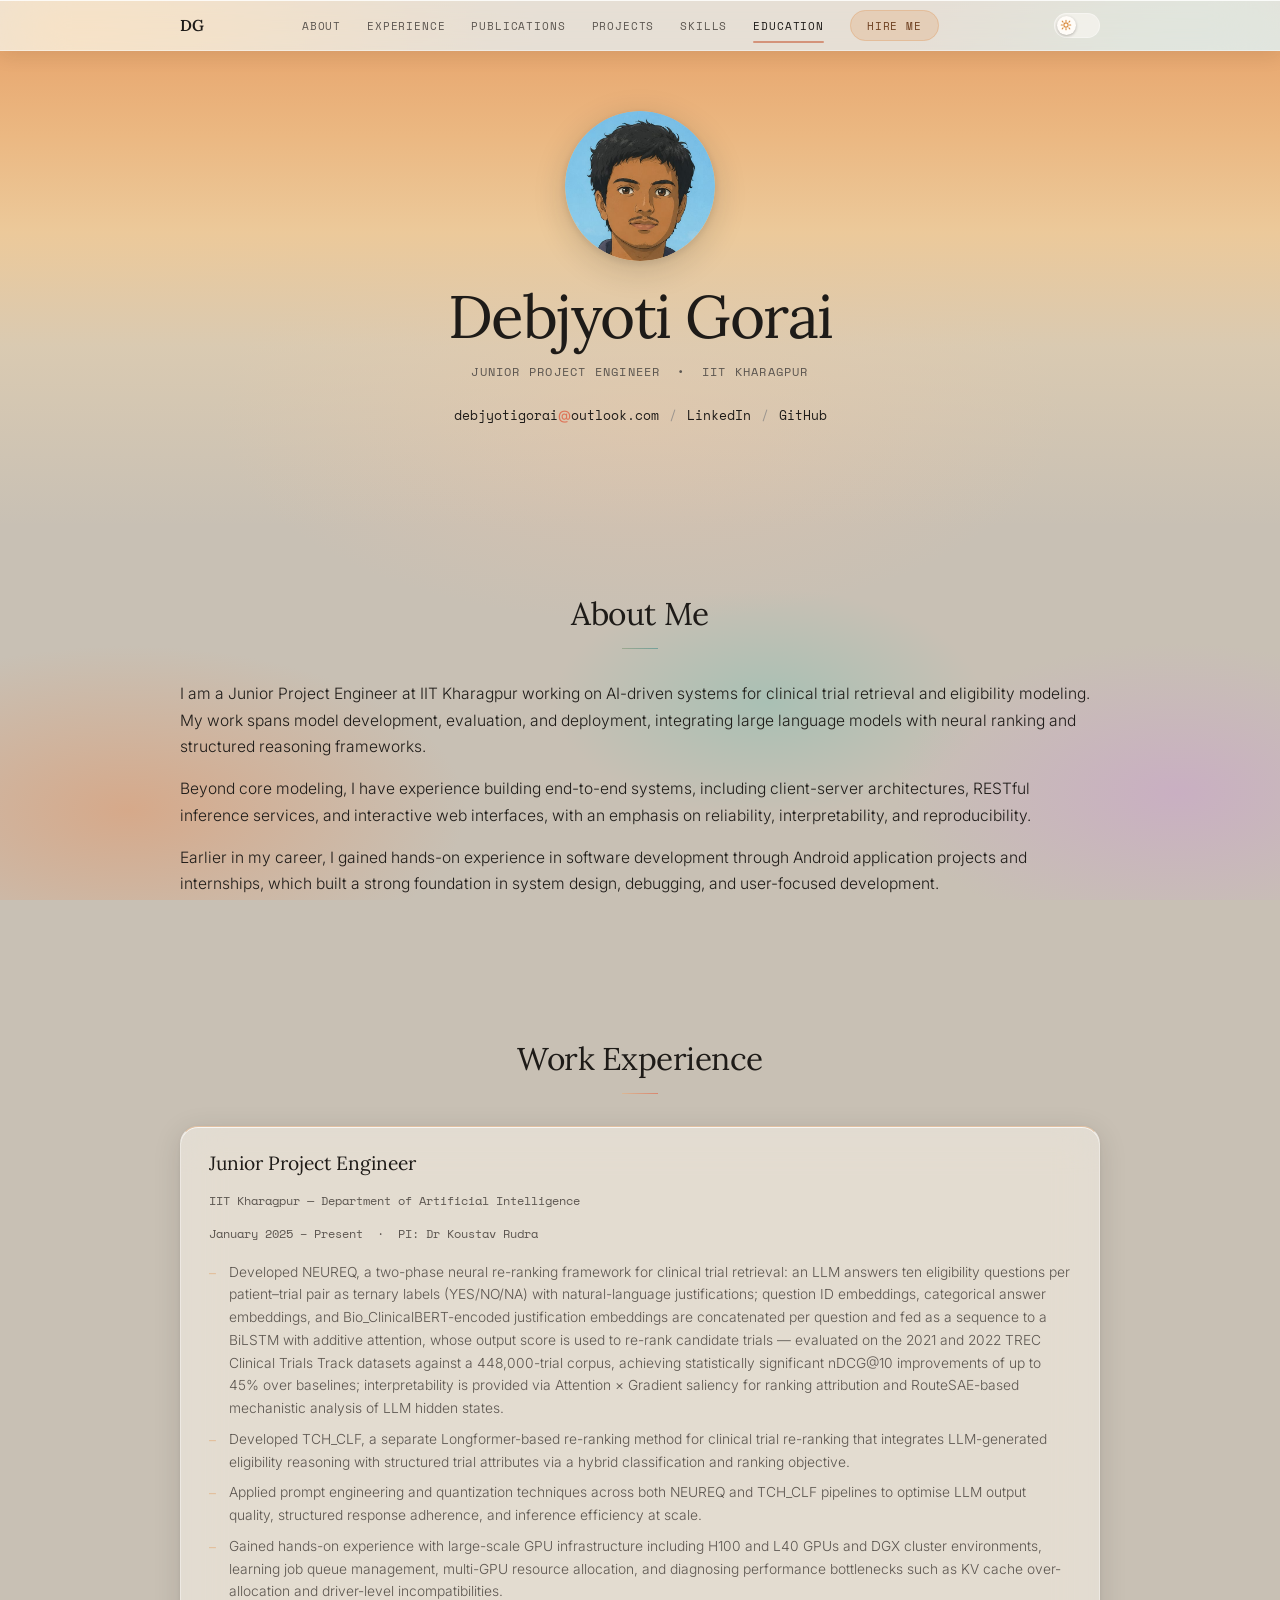
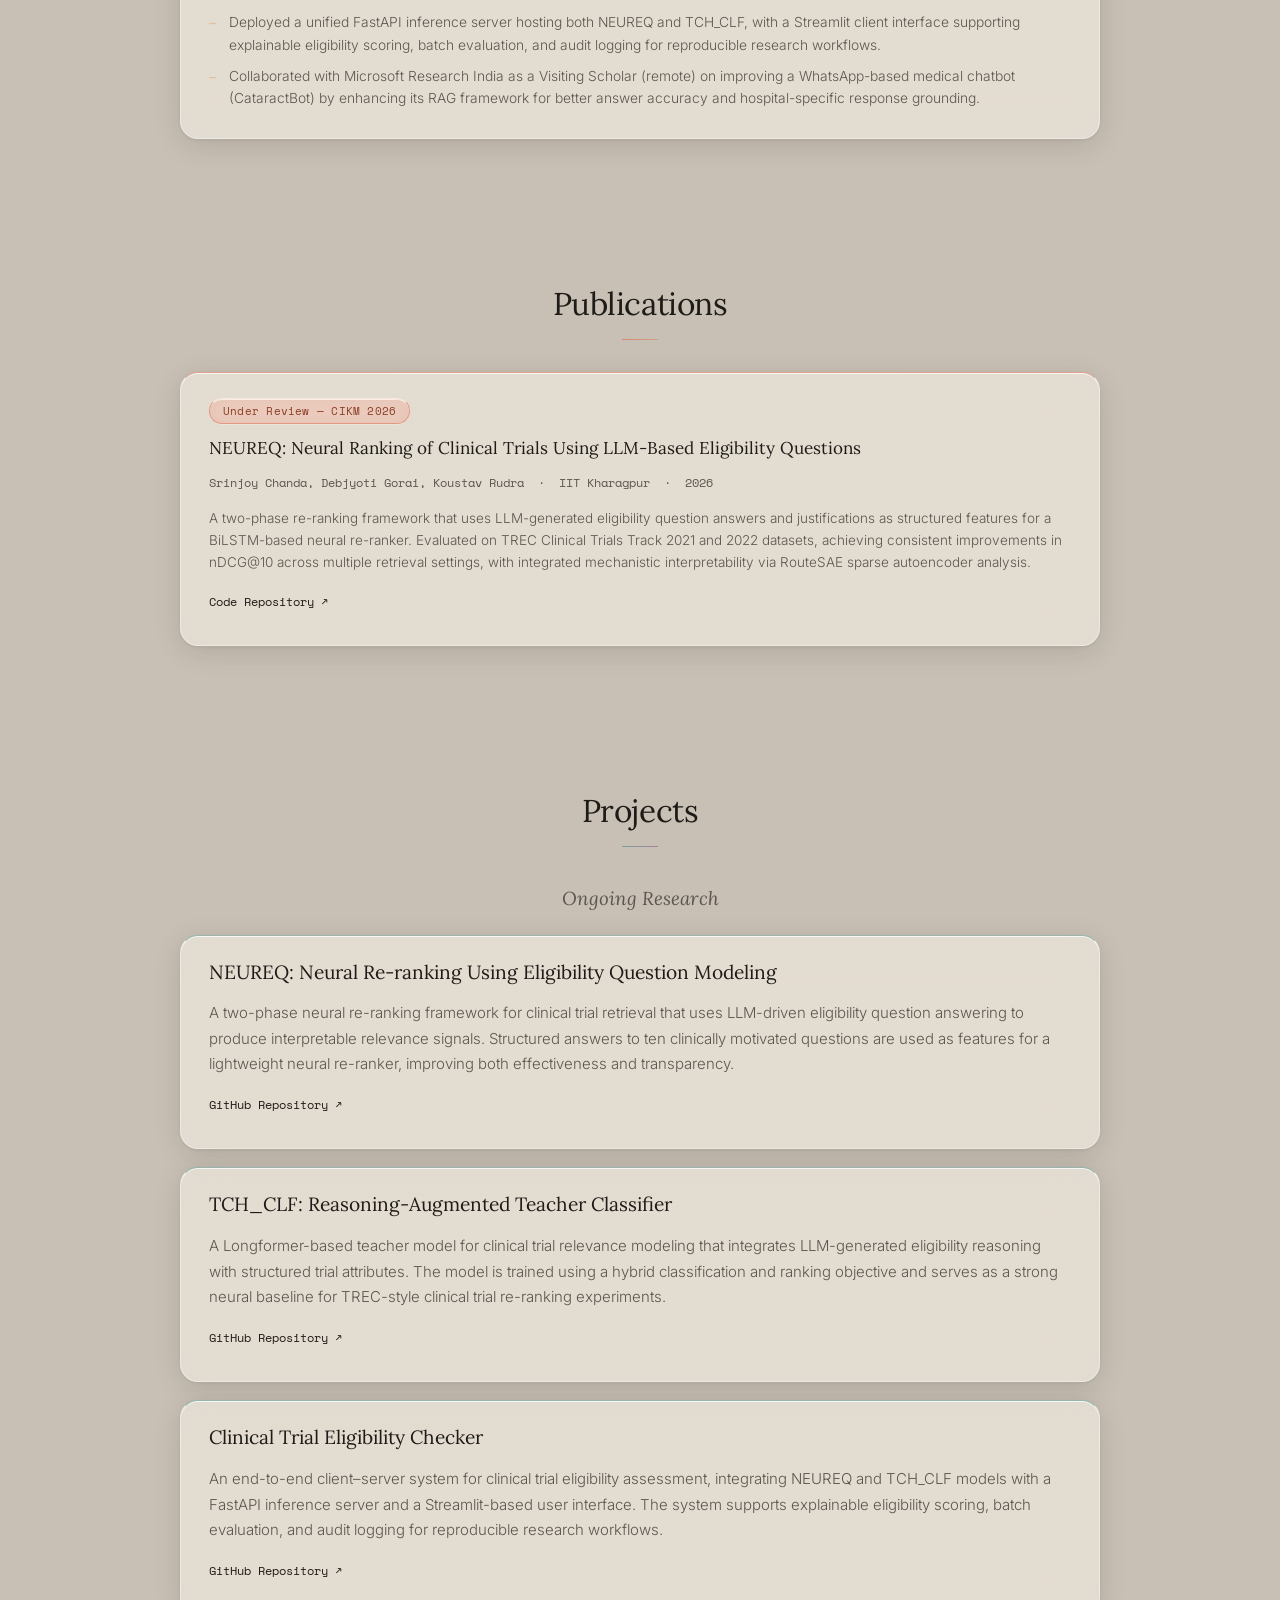
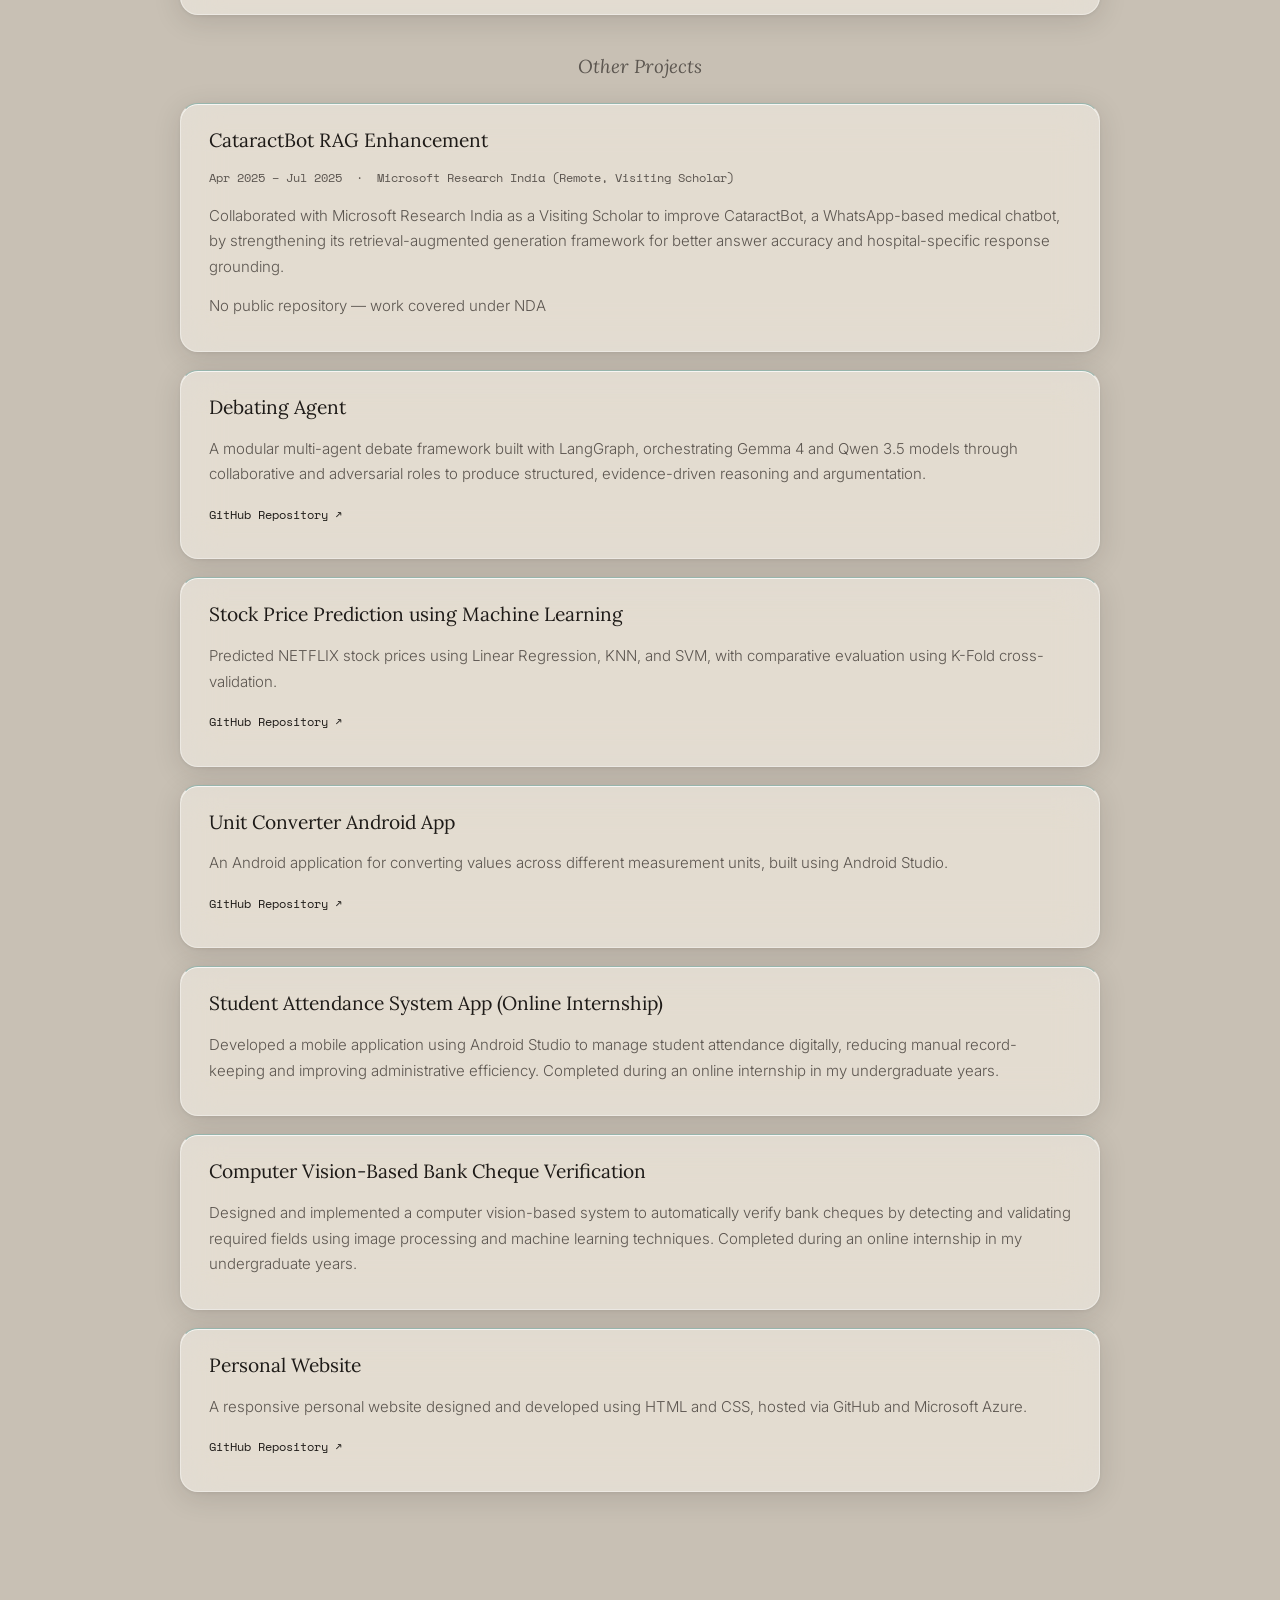
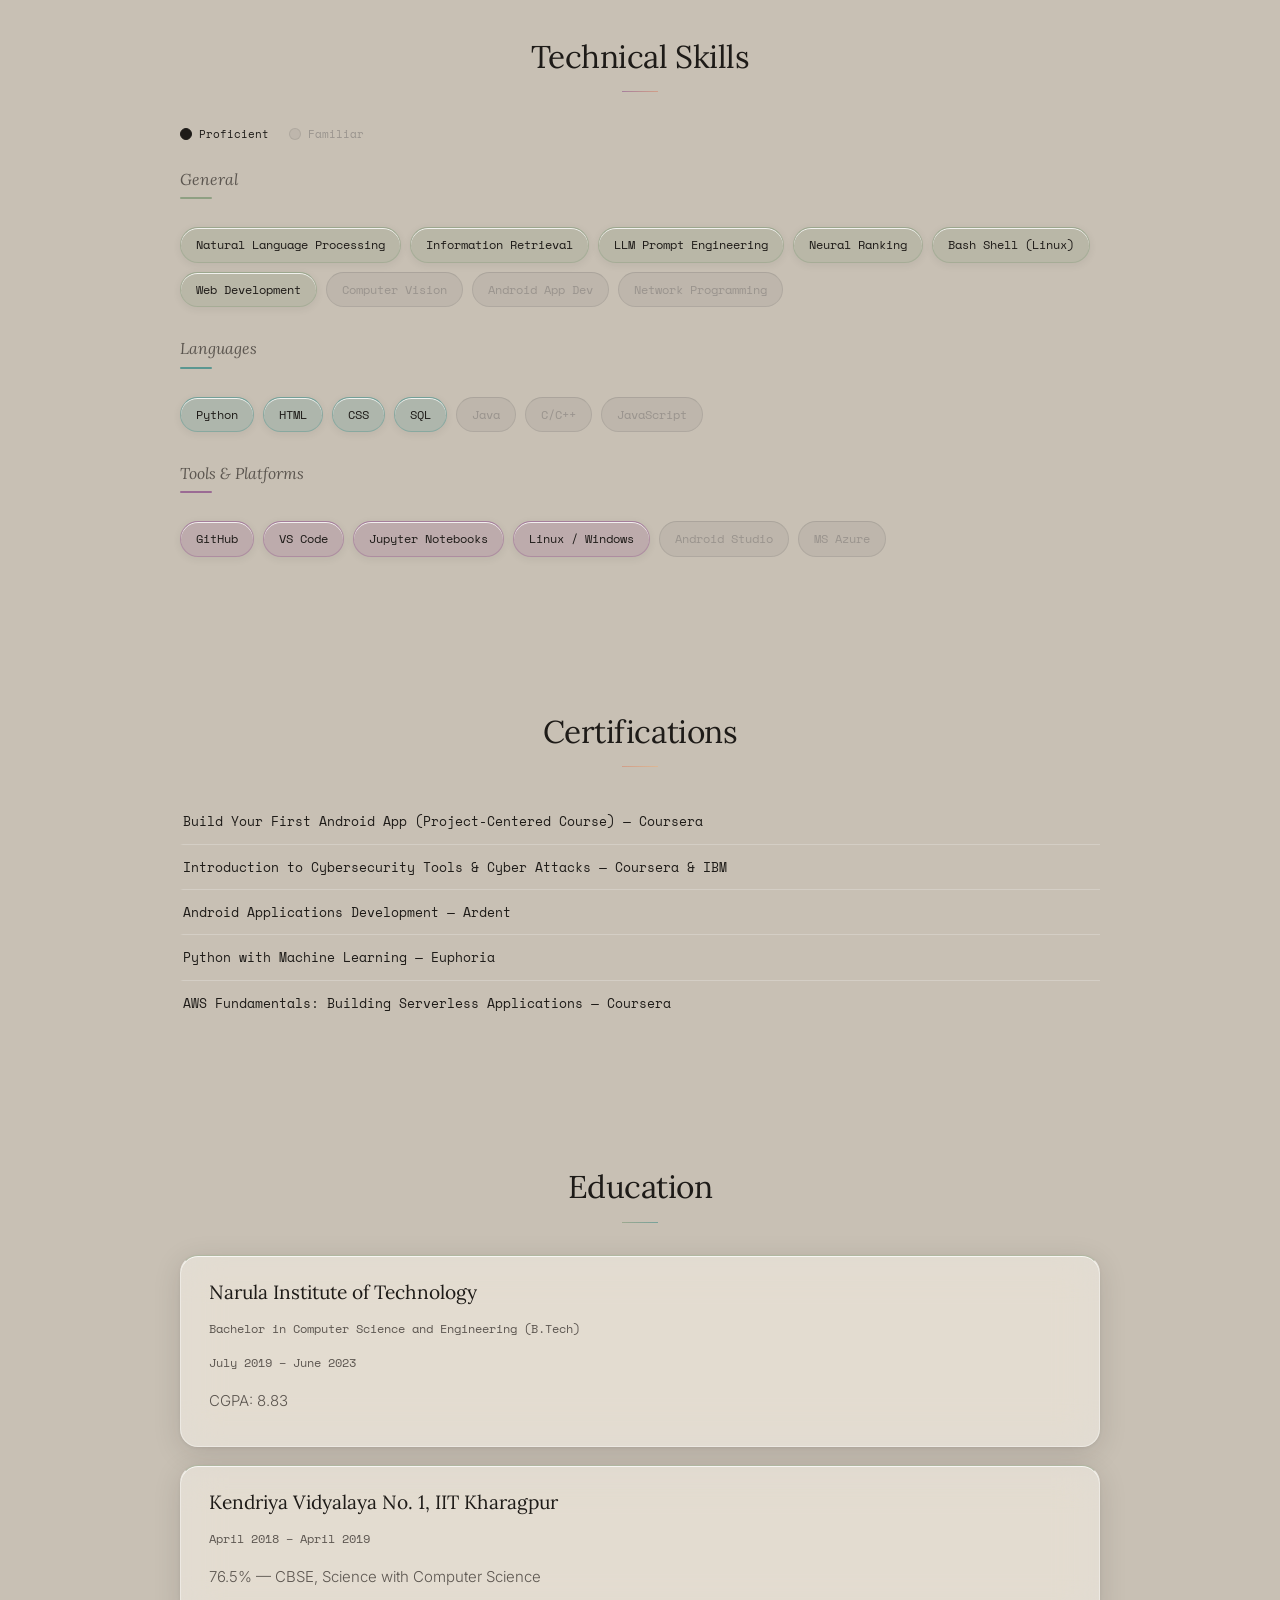
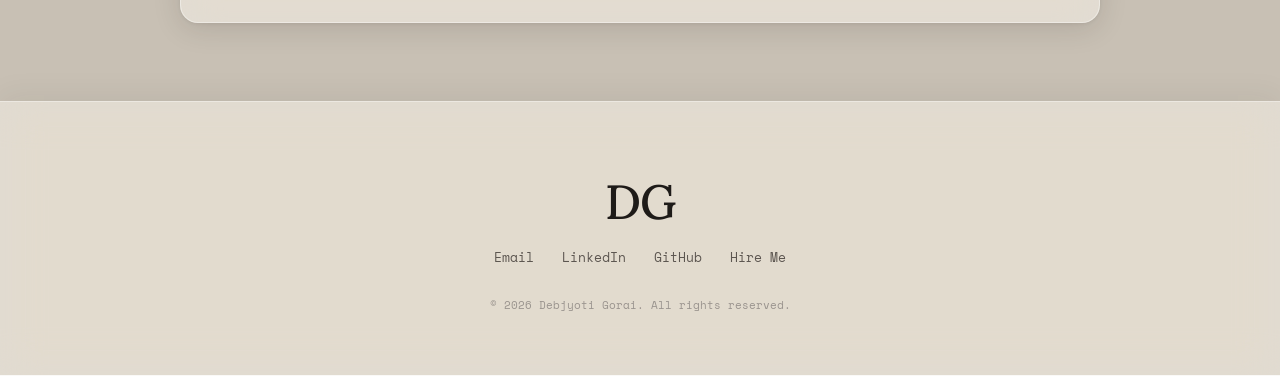
==== commit 916c2b02: "Add Debating Agent project and NDA note Added a new project section for the Debating Agent, detailin" ====
--- a/index.html
+++ b/index.html
@@ -198,6 +198,17 @@
                     CataractBot, a WhatsApp-based medical chatbot, by strengthening its retrieval-augmented
                     generation framework for better answer accuracy and hospital-specific response grounding.
                 </p>
+                <p class="project-links project-links-note">No public repository &mdash; work covered under NDA</p>
+            </div>
+
+            <div class="project-item card reveal">
+                <h3>Debating Agent</h3>
+                <p>
+                    A modular multi-agent debate framework built with LangGraph, orchestrating
+                    Gemma 4 and Qwen 3.5 models through collaborative and adversarial roles to
+                    produce structured, evidence-driven reasoning and argumentation.
+                </p>
+                <p class="project-links"><a href="https://github.com/goraidebjyoti/debating_agent" target="_blank">GitHub Repository ↗</a></p>
             </div>
 
             <div class="project-item card reveal">
--- a/styles.css
+++ b/styles.css
@@ -104,23 +104,29 @@
     min-height: 100vh;
 
     background-color: var(--bg-base);
+    /* Full six-hue wash (amber/teal/warm-neutral/coral/plum/sage) rather
+       than tan-on-tan — matches the hire page's palette so both sites
+       read as one colourful family instead of the portfolio looking
+       comparatively flat next to it. */
     background-image:
-        radial-gradient(ellipse 70% 50% at  8%  8%,  #E0C4A0 0%, transparent 58%),
-        radial-gradient(ellipse 55% 40% at 92% 15%,  #C8B8A8 0%, transparent 50%),
-        radial-gradient(ellipse 75% 45% at 50% 52%,  #D0BEA4 0%, transparent 55%),
-        radial-gradient(ellipse 55% 38% at 15% 88%,  #D4A882 0%, transparent 48%),
-        radial-gradient(ellipse 48% 35% at 88% 84%,  #C4B89A 0%, transparent 45%);
+        radial-gradient(ellipse 65% 48% at  6%  6%,  #E7C9A0 0%, transparent 55%),
+        radial-gradient(ellipse 50% 40% at 95% 10%,  #BFD3CC 0%, transparent 50%),
+        radial-gradient(ellipse 60% 42% at 50% 46%,  #D8C2AE 0%, transparent 55%),
+        radial-gradient(ellipse 55% 38% at 10% 90%,  #D6A98A 0%, transparent 48%),
+        radial-gradient(ellipse 48% 36% at 92% 88%,  #C9AFC2 0%, transparent 46%),
+        radial-gradient(ellipse 40% 30% at 60% 78%,  #A9C0B4 0%, transparent 42%);
     background-attachment: fixed;
     transition: background-color 0.4s ease;
 }
 
 [data-theme="dark"] body {
     background-image:
-        radial-gradient(ellipse 70% 50% at  8%  8%,  rgba(224, 196, 160, 0.16) 0%, transparent 58%),
-        radial-gradient(ellipse 55% 40% at 92% 15%,  rgba(200, 184, 168, 0.12) 0%, transparent 50%),
-        radial-gradient(ellipse 75% 45% at 50% 52%,  rgba(208, 190, 164, 0.10) 0%, transparent 55%),
-        radial-gradient(ellipse 55% 38% at 15% 88%,  rgba(212, 168, 130, 0.14) 0%, transparent 48%),
-        radial-gradient(ellipse 48% 35% at 88% 84%,  rgba(196, 184, 154, 0.12) 0%, transparent 45%);
+        radial-gradient(ellipse 65% 48% at  6%  6%,  rgba(231, 201, 160, 0.16) 0%, transparent 55%),
+        radial-gradient(ellipse 50% 40% at 95% 10%,  rgba(191, 211, 204, 0.14) 0%, transparent 50%),
+        radial-gradient(ellipse 60% 42% at 50% 46%,  rgba(216, 194, 174, 0.10) 0%, transparent 55%),
+        radial-gradient(ellipse 55% 38% at 10% 90%,  rgba(214, 169, 138, 0.14) 0%, transparent 48%),
+        radial-gradient(ellipse 48% 36% at 92% 88%,  rgba(201, 175, 194, 0.13) 0%, transparent 46%),
+        radial-gradient(ellipse 40% 30% at 60% 78%,  rgba(169, 192, 180, 0.12) 0%, transparent 42%);
 }
 
 h1, h2, h3 {
@@ -589,6 +595,9 @@
     border-top-color: rgba(255,255,255,0.22);
 }
 
+/* Each section's cards pick up that section's accent as a top-border
+   tint plus a coloured left spine, so the colour reads at a glance
+   rather than only showing up on hover. */
 /* Each section's cards pick up that section's accent as a quiet
    top-border tint, echoing the section rule above them. */
 #experience .card    { border-top-color: rgba(226, 180, 138, 0.65); }
@@ -706,11 +715,15 @@
 .legend-item {
     font-family: var(--font-mono);
     font-size: 0.76em;
-    color: var(--text-secondary);
     display: flex;
     align-items: center;
     gap: 7px;
 }
+/* Text colour mirrors the pills themselves — dark/solid for Proficient,
+   faded for Familiar — so the legend actually reads as a key for what
+   you see below instead of two neutral grey dots. */
+.legend-item-strong    { color: var(--text-primary); }
+.legend-item-familiar  { color: var(--text-muted); }
 
 .legend-dot {
     width: 12px; height: 12px;
@@ -718,13 +731,22 @@
     display: inline-block;
     flex-shrink: 0;
 }
+/* Tied to var(--text-primary) rather than a fixed white — in light
+   mode that's the same near-black as the "Proficient" label and the
+   proficient pill text; in dark mode it switches to the same off-white
+   those use too, so the dot and the thing it's representing always
+   match instead of only lining up in one theme. */
 .legend-strong {
-    background: rgba(255, 252, 248, 0.85);
-    border: 1.5px solid rgba(30,27,24,0.35);
+    background: var(--text-primary);
+    border: 1.5px solid var(--text-primary);
 }
 .legend-familiar {
-    background: rgba(255, 252, 248, 0.28);
-    border: 1.5px solid rgba(255,255,255,0.40);
+    background: rgba(150, 145, 138, 0.20);
+    border: 1.5px solid rgba(150, 145, 138, 0.40);
+}
+[data-theme="dark"] .legend-familiar {
+    background: rgba(120, 116, 110, 0.30);
+    border-color: rgba(120, 116, 110, 0.45);
 }
 
 .skills-category { margin-bottom: 28px; }
@@ -742,7 +764,11 @@
 }
 /* A small accent underline per category — General / Languages /
    Tools each get their own colour so Skills doesn't read as one
-   flat block. */
+   flat block. Uses explicit classes rather than :nth-of-type, since
+   the legend div above these shares the same tag name and was
+   throwing the position-based count off by one (General was
+   quietly getting Languages' colour, and Tools fell through to
+   this base rule instead of its own). */
 .skills-category h3::after {
     content: '';
     position: absolute;
@@ -751,10 +777,10 @@
     width: 32px;
     height: 2px;
     border-radius: 2px;
-    background: var(--acc-amber);
-}
-.skills-category:nth-of-type(2) h3::after { background: var(--acc-teal); }
-.skills-category:nth-of-type(3) h3::after { background: var(--acc-plum); }
+    background: var(--acc-sage);
+}
+.skills-category.cat-languages h3::after { background: var(--acc-teal); }
+.skills-category.cat-tools h3::after { background: var(--acc-plum); }
 
 .skills-category ul {
     list-style: none;
@@ -764,7 +790,10 @@
     gap: 9px;
 }
 
-/* Solid fill — no backdrop-filter on pills */
+/* Solid fill — no backdrop-filter on pills. Each category is tinted
+   with its own accent so Skills isn't one flat block of white pills;
+   "Familiar" items stay neutral/muted regardless of category so the
+   proficiency legend (dot colour) is still the only signal for that. */
 .skills-category ul li {
     background: rgba(255, 252, 248, 0.62);
     color: var(--text-primary);
@@ -784,17 +813,45 @@
     transform: translateY(-2px);
 }
 
+.skills-category.cat-general ul li:not(.skill-familiar) {
+    background: var(--acc-sage-soft);
+    border-color: rgba(143, 160, 131, 0.45);
+    border-top-color: rgba(143, 160, 131, 0.70);
+}
+.skills-category.cat-general ul li:not(.skill-familiar):hover { background: rgba(143, 160, 131, 0.42); }
+
+.skills-category.cat-languages ul li:not(.skill-familiar) {
+    background: var(--acc-teal-soft);
+    border-color: rgba(91, 151, 145, 0.45);
+    border-top-color: rgba(91, 151, 145, 0.70);
+}
+.skills-category.cat-languages ul li:not(.skill-familiar):hover { background: rgba(91, 151, 145, 0.38); }
+
+.skills-category.cat-tools ul li:not(.skill-familiar) {
+    background: var(--acc-plum-soft);
+    border-color: rgba(155, 107, 148, 0.45);
+    border-top-color: rgba(155, 107, 148, 0.70);
+}
+.skills-category.cat-tools ul li:not(.skill-familiar):hover { background: rgba(155, 107, 148, 0.38); }
+
 .skills-category ul li.skill-familiar {
     color: var(--text-muted);
-    background: rgba(255, 252, 248, 0.30);
-    border-color: rgba(255,255,255,0.30);
-    border-top-color: rgba(255,255,255,0.50);
+    background: rgba(150, 145, 138, 0.20);
+    border: 1px solid rgba(150, 145, 138, 0.35);
+    border-top-color: rgba(150, 145, 138, 0.45);
     box-shadow: none;
 }
 
 .skills-category ul li.skill-familiar:hover {
-    background: rgba(255, 252, 248, 0.50);
+    background: rgba(150, 145, 138, 0.34);
     color: var(--text-secondary);
+}
+[data-theme="dark"] .skills-category ul li.skill-familiar {
+    background: rgba(120, 116, 110, 0.30);
+    border-color: rgba(120, 116, 110, 0.42);
+}
+[data-theme="dark"] .skills-category ul li.skill-familiar:hover {
+    background: rgba(120, 116, 110, 0.44);
 }
 
 /* ============================================================
@@ -868,7 +925,7 @@
 
 .copyright { font-family: var(--font-mono); font-size: 0.73em; color: var(--text-muted); }
 
-.email-at { font-family: 'Inter', sans-serif; font-weight: 500; letter-spacing: 0; }
+.email-at { font-family: 'Inter', sans-serif; font-weight: 500; letter-spacing: 0; color: var(--acc-coral); }
 
 /* ============================================================
    RESPONSIVE — 768px
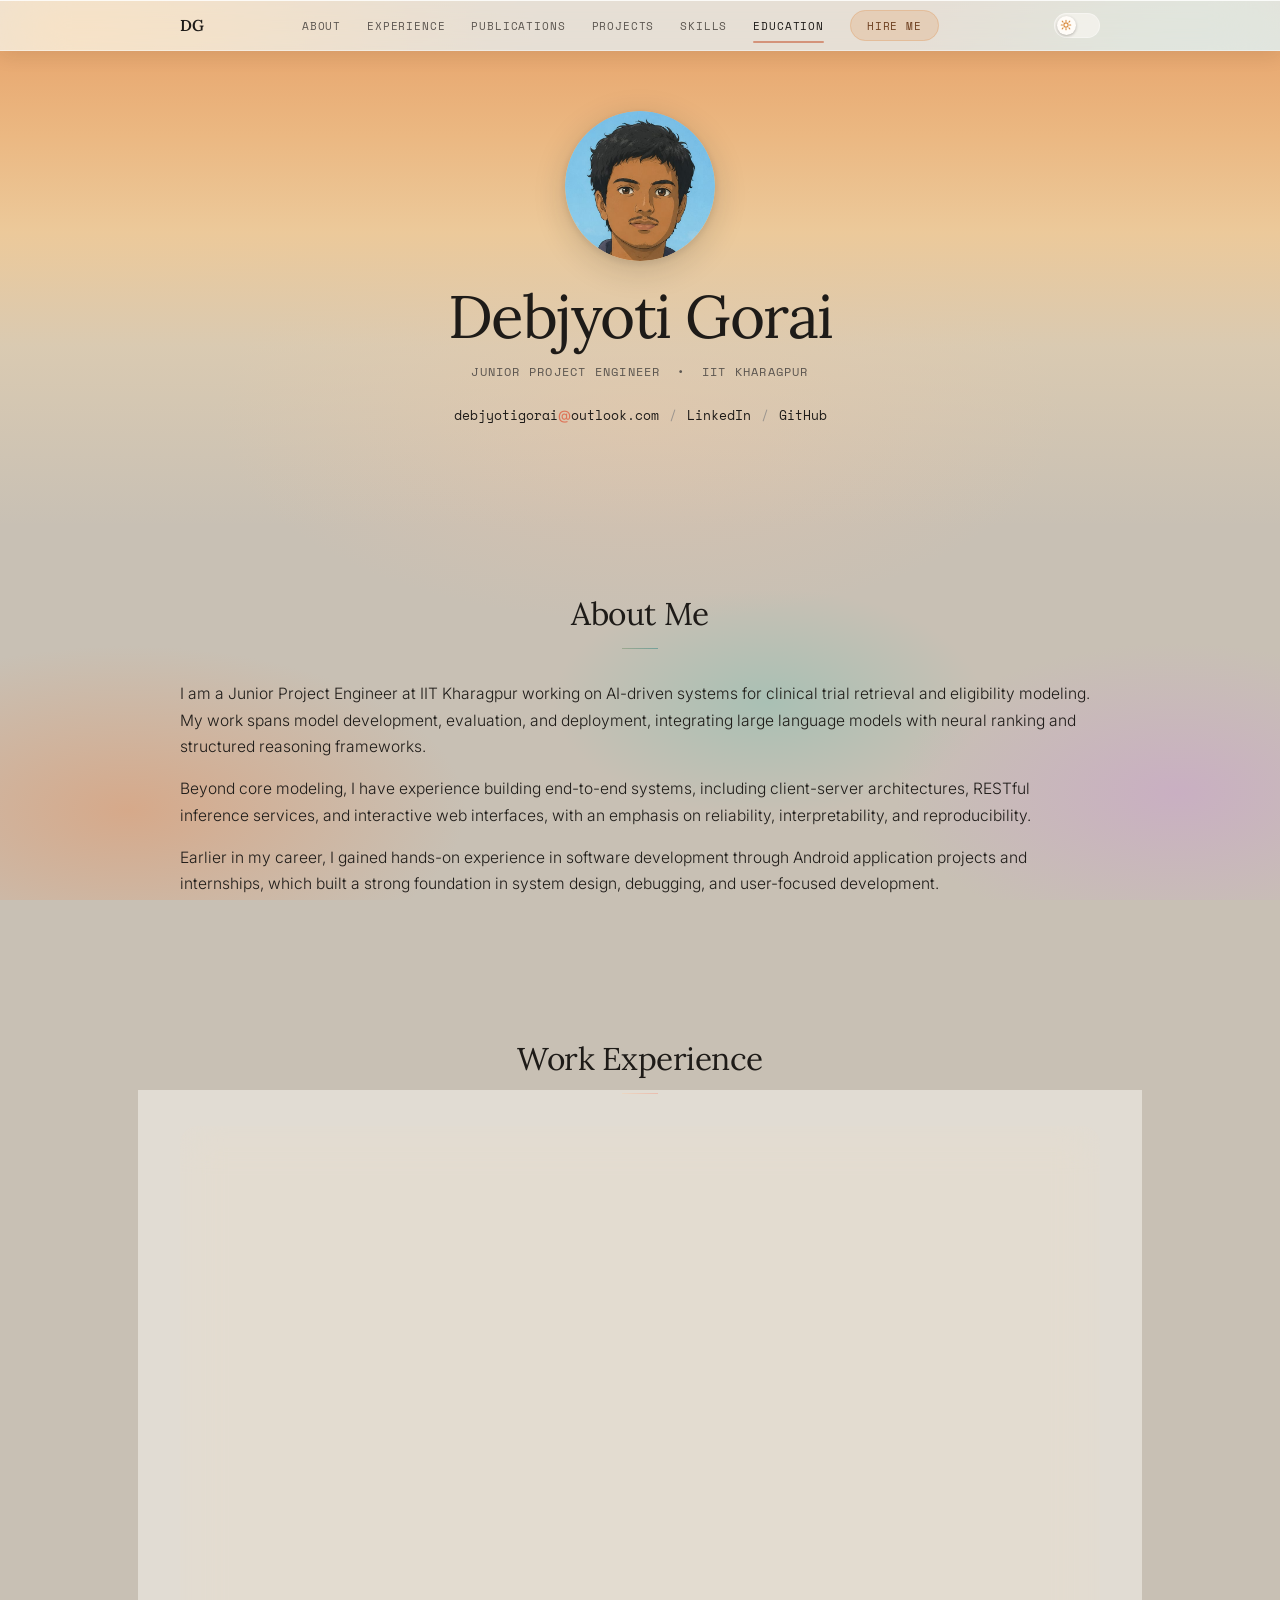
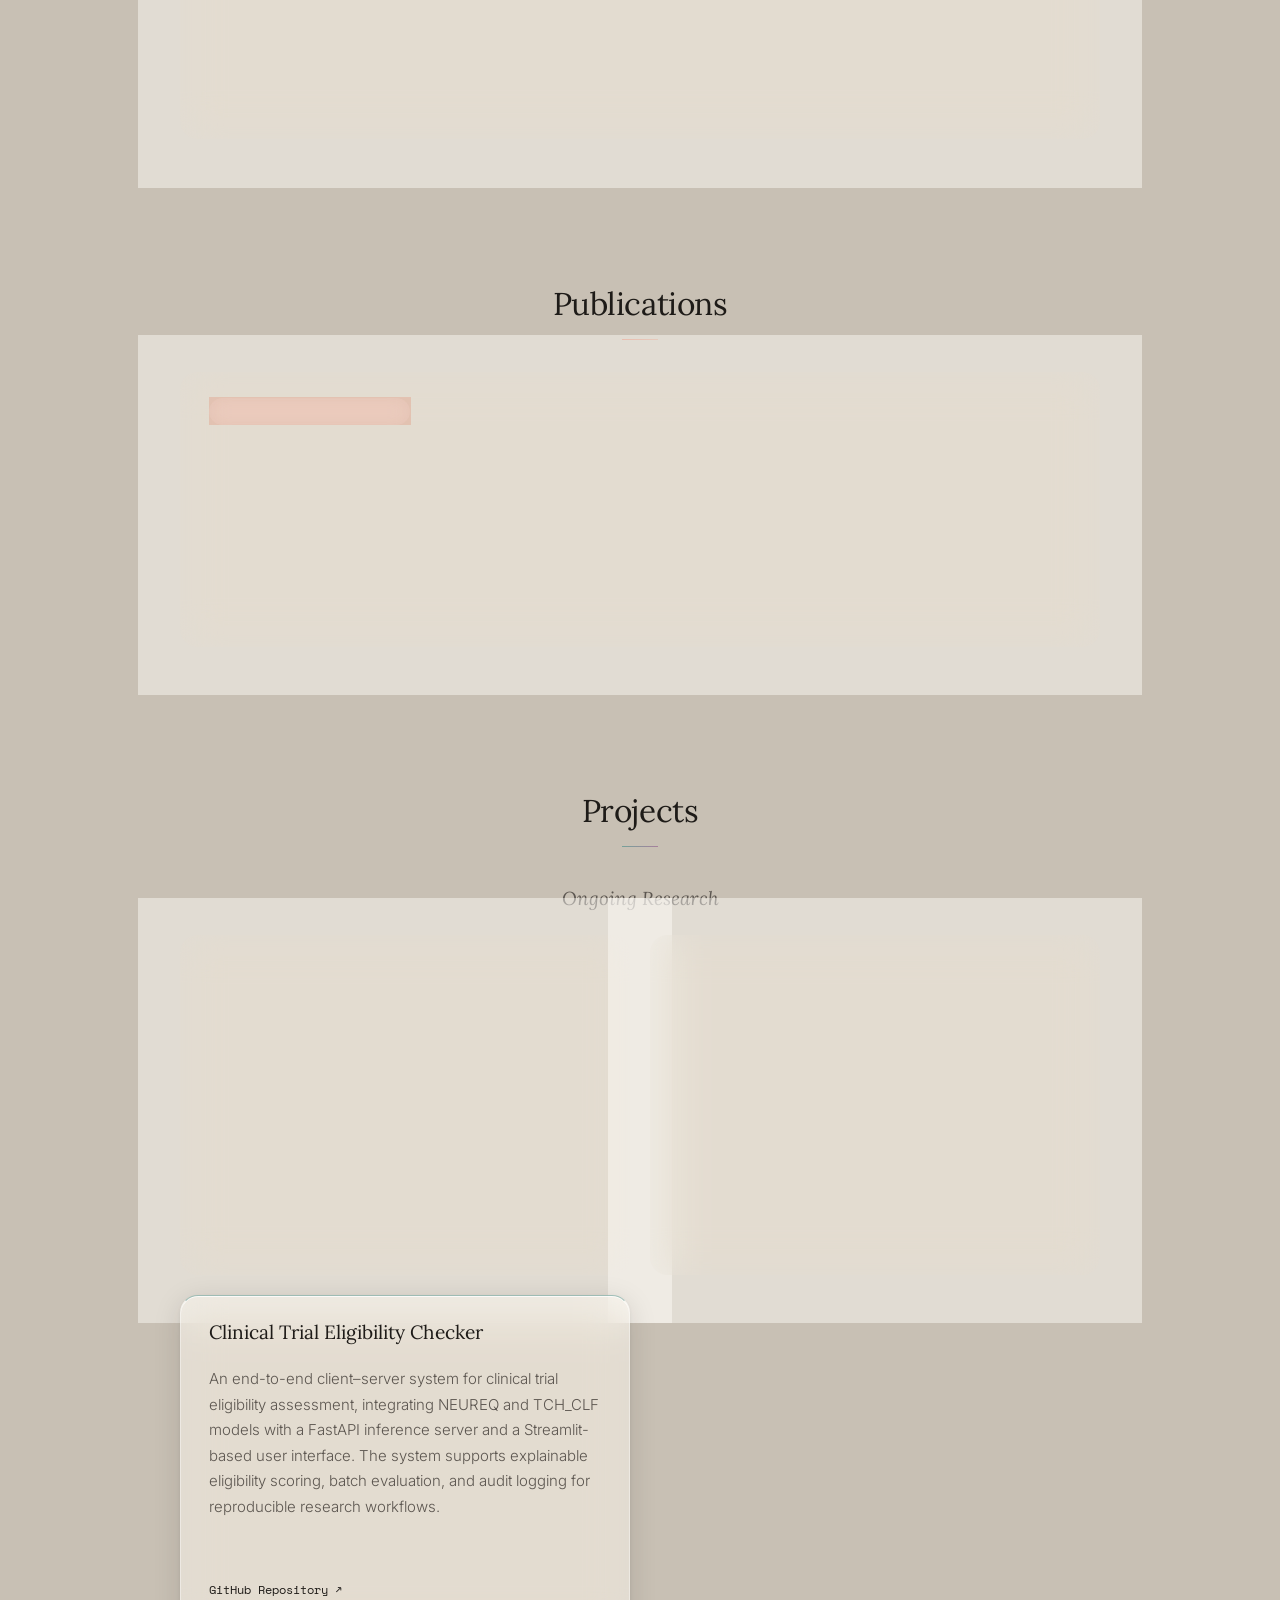
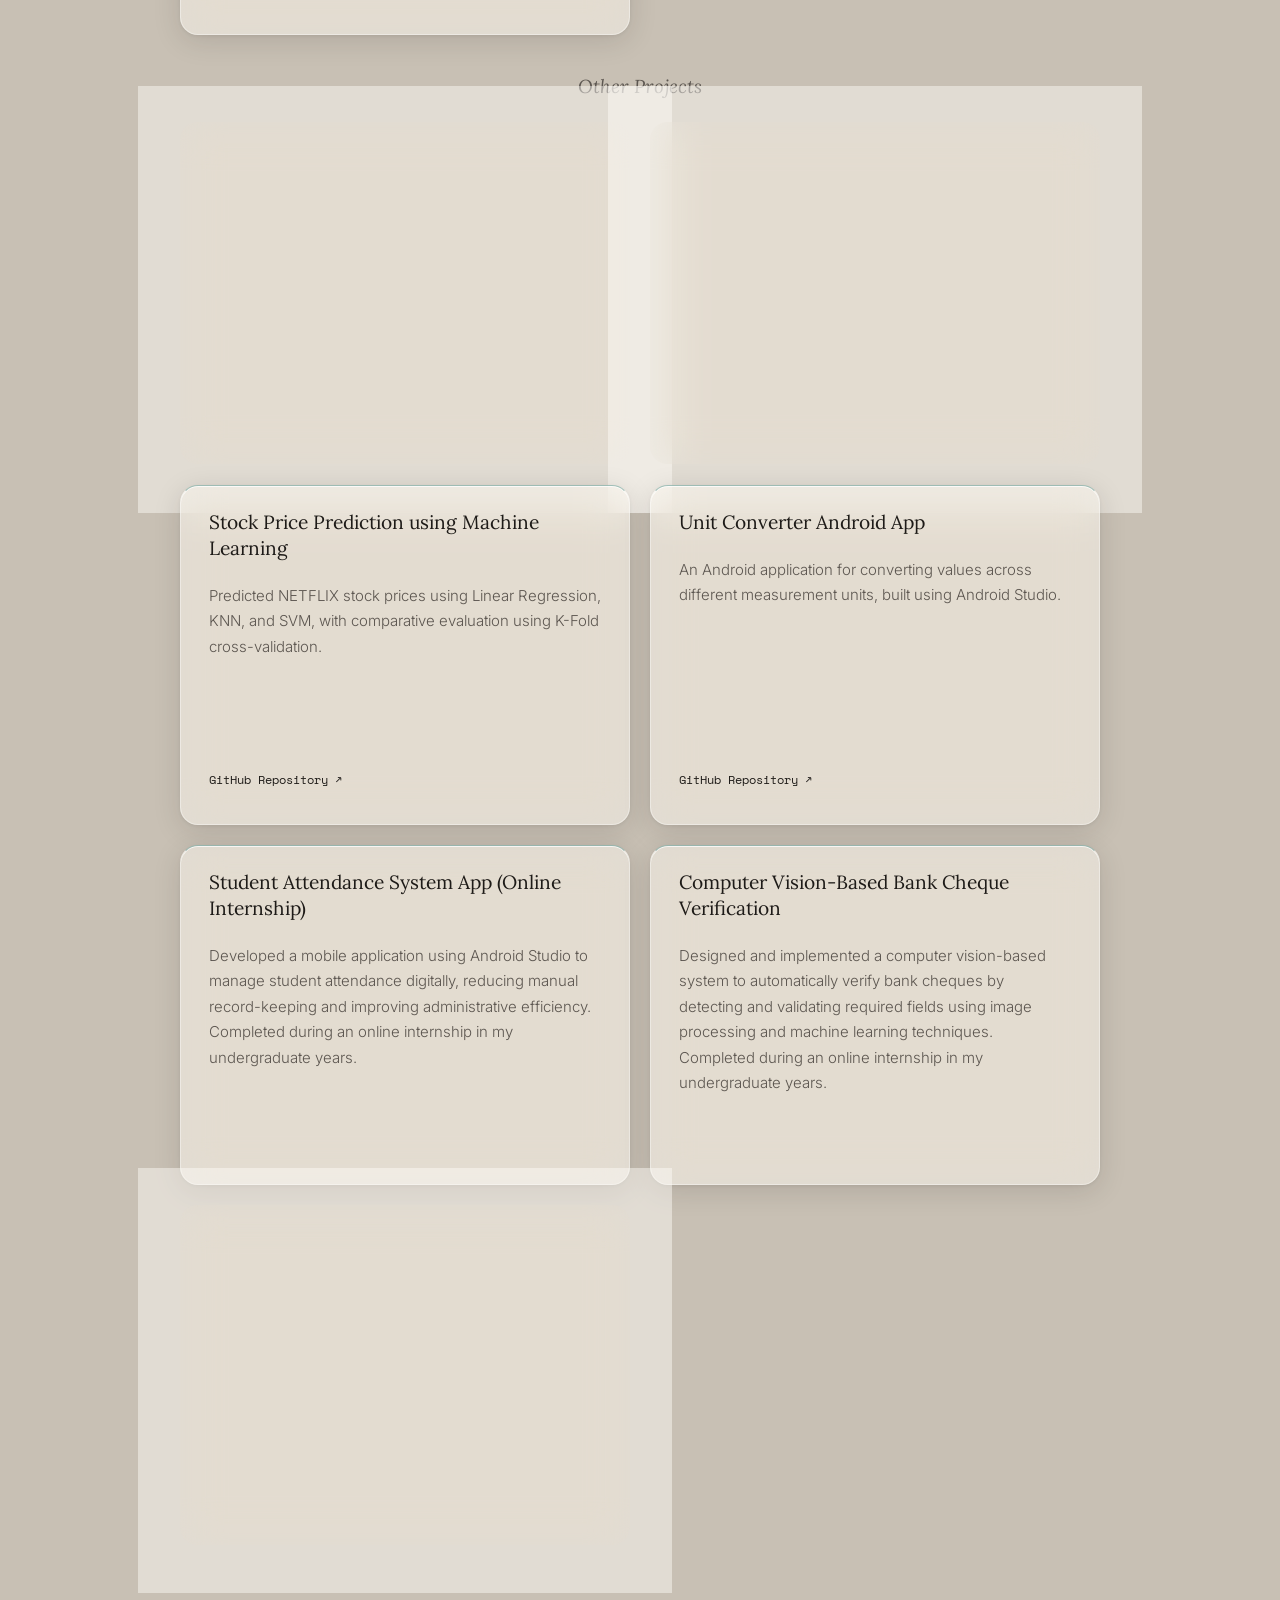
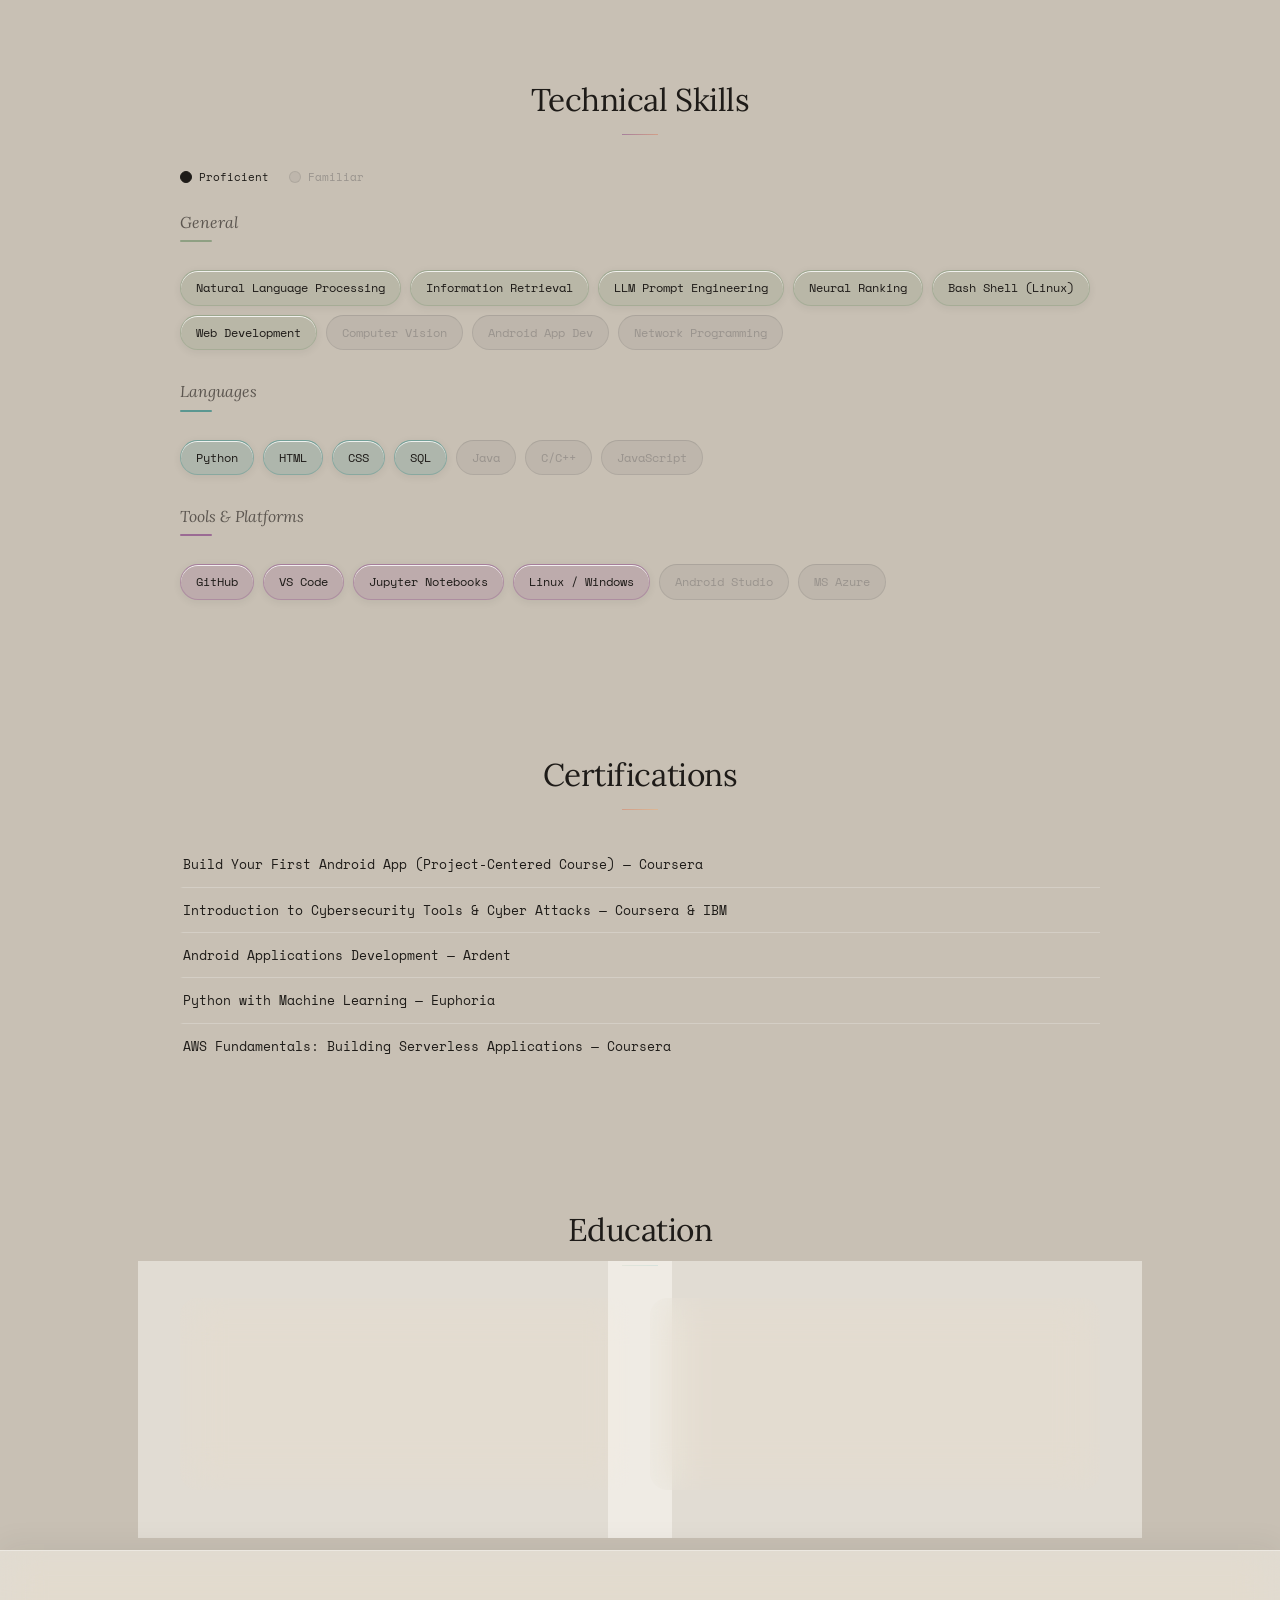
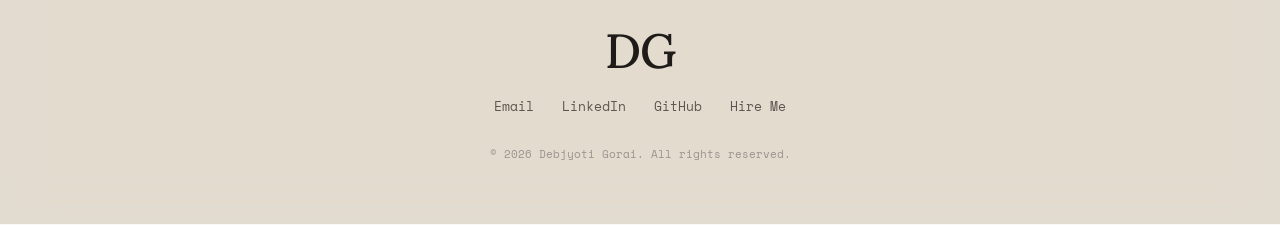
==== commit aaf01c50: "Refactor project items into a grid layout" ====
--- a/index.html
+++ b/index.html
@@ -155,105 +155,129 @@
 
             <h3 class="projects-subtitle">Ongoing Research</h3>
 
-            <div class="project-item card reveal">
-                <h3>NEUREQ: Neural Re-ranking Using Eligibility Question Modeling</h3>
-                <p>
-                    A two-phase neural re-ranking framework for clinical trial retrieval that uses
-                    LLM-driven eligibility question answering to produce interpretable relevance signals.
-                    Structured answers to ten clinically motivated questions are used as features for a
-                    lightweight neural re-ranker, improving both effectiveness and transparency.
-                </p>
-                <p class="project-links"><a href="https://github.com/goraidebjyoti/NEUREQ" target="_blank">GitHub Repository ↗</a></p>
-            </div>
-
-            <div class="project-item card reveal">
-                <h3>TCH_CLF: Reasoning-Augmented Teacher Classifier</h3>
-                <p>
-                    A Longformer-based teacher model for clinical trial relevance modeling that
-                    integrates LLM-generated eligibility reasoning with structured trial attributes.
-                    The model is trained using a hybrid classification and ranking objective and serves
-                    as a strong neural baseline for TREC-style clinical trial re-ranking experiments.
-                </p>
-                <p class="project-links"><a href="https://github.com/goraidebjyoti/TCH_CLF" target="_blank">GitHub Repository ↗</a></p>
-            </div>
-
-            <div class="project-item card reveal">
-                <h3>Clinical Trial Eligibility Checker</h3>
-                <p>
-                    An end-to-end client&ndash;server system for clinical trial eligibility assessment,
-                    integrating NEUREQ and TCH_CLF models with a FastAPI inference server and a
-                    Streamlit-based user interface. The system supports explainable eligibility scoring,
-                    batch evaluation, and audit logging for reproducible research workflows.
-                </p>
-                <p class="project-links"><a href="https://github.com/goraidebjyoti/ClinicalTrialEligibilityChecker" target="_blank">GitHub Repository ↗</a></p>
+            <div class="projects-grid">
+                <div class="grid-cell reveal">
+                    <div class="project-item card">
+                        <h3>NEUREQ: Neural Re-ranking Using Eligibility Question Modeling</h3>
+                        <p class="card-desc">
+                            A two-phase neural re-ranking framework for clinical trial retrieval that uses
+                            LLM-driven eligibility question answering to produce interpretable relevance signals.
+                            Structured answers to ten clinically motivated questions are used as features for a
+                            lightweight neural re-ranker, improving both effectiveness and transparency.
+                        </p>
+                        <p class="project-links"><a href="https://github.com/goraidebjyoti/NEUREQ" target="_blank">GitHub Repository ↗</a></p>
+                    </div>
+                </div>
+
+                <div class="grid-cell reveal">
+                    <div class="project-item card">
+                        <h3>TCH_CLF: Reasoning-Augmented Teacher Classifier</h3>
+                        <p class="card-desc">
+                            A Longformer-based teacher model for clinical trial relevance modeling that
+                            integrates LLM-generated eligibility reasoning with structured trial attributes.
+                            The model is trained using a hybrid classification and ranking objective and serves
+                            as a strong neural baseline for TREC-style clinical trial re-ranking experiments.
+                        </p>
+                        <p class="project-links"><a href="https://github.com/goraidebjyoti/TCH_CLF" target="_blank">GitHub Repository ↗</a></p>
+                    </div>
+                </div>
+
+                <div class="grid-cell reveal">
+                    <div class="project-item card">
+                        <h3>Clinical Trial Eligibility Checker</h3>
+                        <p class="card-desc">
+                            An end-to-end client&ndash;server system for clinical trial eligibility assessment,
+                            integrating NEUREQ and TCH_CLF models with a FastAPI inference server and a
+                            Streamlit-based user interface. The system supports explainable eligibility scoring,
+                            batch evaluation, and audit logging for reproducible research workflows.
+                        </p>
+                        <p class="project-links"><a href="https://github.com/goraidebjyoti/ClinicalTrialEligibilityChecker" target="_blank">GitHub Repository ↗</a></p>
+                    </div>
+                </div>
             </div>
 
             <h3 class="projects-subtitle">Other Projects</h3>
 
-            <div class="project-item card reveal">
-                <h3>CataractBot RAG Enhancement</h3>
-                <p class="date">Apr 2025 &ndash; Jul 2025 &nbsp;&middot;&nbsp; Microsoft Research India (Remote, Visiting Scholar)</p>
-                <p>
-                    Collaborated with Microsoft Research India as a Visiting Scholar to improve
-                    CataractBot, a WhatsApp-based medical chatbot, by strengthening its retrieval-augmented
-                    generation framework for better answer accuracy and hospital-specific response grounding.
-                </p>
-                <p class="project-links project-links-note">No public repository &mdash; work covered under NDA</p>
-            </div>
-
-            <div class="project-item card reveal">
-                <h3>Debating Agent</h3>
-                <p>
-                    A modular multi-agent debate framework built with LangGraph, orchestrating
-                    Gemma 4 and Qwen 3.5 models through collaborative and adversarial roles to
-                    produce structured, evidence-driven reasoning and argumentation.
-                </p>
-                <p class="project-links"><a href="https://github.com/goraidebjyoti/debating_agent" target="_blank">GitHub Repository ↗</a></p>
-            </div>
-
-            <div class="project-item card reveal">
-                <h3>Stock Price Prediction using Machine Learning</h3>
-                <p>Predicted NETFLIX stock prices using Linear Regression, KNN, and SVM, with comparative evaluation using K-Fold cross-validation.</p>
-                <p class="project-links"><a href="https://github.com/goraidebjyoti/Stock-Price-Prediction" target="_blank">GitHub Repository ↗</a></p>
-            </div>
-
-            <div class="project-item card reveal">
-                <h3>Unit Converter Android App</h3>
-                <p>An Android application for converting values across different measurement units, built using Android Studio.</p>
-                <p class="project-links"><a href="https://github.com/goraidebjyoti/UnitConverterApp" target="_blank">GitHub Repository ↗</a></p>
-            </div>
-
-            <div class="project-item card reveal">
-                <h3>Student Attendance System App (Online Internship)</h3>
-                <p>
-                    Developed a mobile application using Android Studio to manage student
-                    attendance digitally, reducing manual record-keeping and improving
-                    administrative efficiency. Completed during an online internship in
-                    my undergraduate years.
-                </p>
-            </div>
-
-            <div class="project-item card reveal">
-                <h3>Computer Vision-Based Bank Cheque Verification</h3>
-                <p>
-                    Designed and implemented a computer vision-based system to automatically
-                    verify bank cheques by detecting and validating required fields using
-                    image processing and machine learning techniques. Completed during an
-                    online internship in my undergraduate years.
-                </p>
-            </div>
-
-            <div class="project-item card reveal">
-                <h3>Personal Website</h3>
-                <p>
-                    A responsive personal website designed and developed using HTML and CSS,
-                    hosted via GitHub and Microsoft Azure.
-                </p>
-                <p class="project-links">
-                    <a href="https://github.com/goraidebjyoti/Website" target="_blank">
-                        GitHub Repository ↗
-                    </a>
-                </p>
+            <div class="projects-grid">
+                <div class="grid-cell reveal">
+                    <div class="project-item card">
+                        <h3>CataractBot RAG Enhancement</h3>
+                        <p class="date">Apr 2025 &ndash; Jul 2025 &nbsp;&middot;&nbsp; Microsoft Research India (Remote, Visiting Scholar)</p>
+                        <p class="card-desc">
+                            Collaborated with Microsoft Research India as a Visiting Scholar to improve
+                            CataractBot, a WhatsApp-based medical chatbot, by strengthening its retrieval-augmented
+                            generation framework for better answer accuracy and hospital-specific response grounding.
+                        </p>
+                        <p class="project-links project-links-note">No public repository &mdash; work covered under NDA</p>
+                    </div>
+                </div>
+
+                <div class="grid-cell reveal">
+                    <div class="project-item card">
+                        <h3>Debating Agent</h3>
+                        <p class="card-desc">
+                            A modular multi-agent debate framework built with LangGraph, orchestrating
+                            Gemma 4 and Qwen 3.5 models through collaborative and adversarial roles to
+                            produce structured, evidence-driven reasoning and argumentation.
+                        </p>
+                        <p class="project-links"><a href="https://github.com/goraidebjyoti/debating_agent" target="_blank">GitHub Repository ↗</a></p>
+                    </div>
+                </div>
+
+                <div class="grid-cell reveal">
+                    <div class="project-item card">
+                        <h3>Stock Price Prediction using Machine Learning</h3>
+                        <p class="card-desc">Predicted NETFLIX stock prices using Linear Regression, KNN, and SVM, with comparative evaluation using K-Fold cross-validation.</p>
+                        <p class="project-links"><a href="https://github.com/goraidebjyoti/Stock-Price-Prediction" target="_blank">GitHub Repository ↗</a></p>
+                    </div>
+                </div>
+
+                <div class="grid-cell reveal">
+                    <div class="project-item card">
+                        <h3>Unit Converter Android App</h3>
+                        <p class="card-desc">An Android application for converting values across different measurement units, built using Android Studio.</p>
+                        <p class="project-links"><a href="https://github.com/goraidebjyoti/UnitConverterApp" target="_blank">GitHub Repository ↗</a></p>
+                    </div>
+                </div>
+
+                <div class="grid-cell reveal">
+                    <div class="project-item card">
+                        <h3>Student Attendance System App (Online Internship)</h3>
+                        <p class="card-desc">
+                            Developed a mobile application using Android Studio to manage student
+                            attendance digitally, reducing manual record-keeping and improving
+                            administrative efficiency. Completed during an online internship in
+                            my undergraduate years.
+                        </p>
+                    </div>
+                </div>
+
+                <div class="grid-cell reveal">
+                    <div class="project-item card">
+                        <h3>Computer Vision-Based Bank Cheque Verification</h3>
+                        <p class="card-desc">
+                            Designed and implemented a computer vision-based system to automatically
+                            verify bank cheques by detecting and validating required fields using
+                            image processing and machine learning techniques. Completed during an
+                            online internship in my undergraduate years.
+                        </p>
+                    </div>
+                </div>
+
+                <div class="grid-cell reveal">
+                    <div class="project-item card">
+                        <h3>Personal Website</h3>
+                        <p class="card-desc">
+                            A responsive personal website designed and developed using HTML and CSS,
+                            hosted via GitHub and Microsoft Azure.
+                        </p>
+                        <p class="project-links">
+                            <a href="https://github.com/goraidebjyoti/Website" target="_blank">
+                                GitHub Repository ↗
+                            </a>
+                        </p>
+                    </div>
+                </div>
             </div>
         </div>
     </section>
@@ -324,16 +348,18 @@
         <div class="container">
             <h2>Education</h2>
             <hr class="section-rule accent-sage">
-            <div class="education-item card reveal">
-                <h3>Narula Institute of Technology</h3>
-                <p class="degree">Bachelor in Computer Science and Engineering (B.Tech)</p>
-                <p class="date">July 2019 &ndash; June 2023</p>
-                <p>CGPA: 8.83</p>
-            </div>
-            <div class="education-item card reveal">
-                <h3>Kendriya Vidyalaya No. 1, IIT Kharagpur</h3>
-                <p class="date">April 2018 &ndash; April 2019</p>
-                <p>76.5% &mdash; CBSE, Science with Computer Science</p>
+            <div class="education-grid">
+                <div class="education-item card reveal">
+                    <h3>Narula Institute of Technology</h3>
+                    <p class="degree">Bachelor in Computer Science and Engineering (B.Tech)</p>
+                    <p class="date">July 2019 &ndash; June 2023</p>
+                    <p>CGPA: 8.83</p>
+                </div>
+                <div class="education-item card reveal">
+                    <h3>Kendriya Vidyalaya No. 1, IIT Kharagpur</h3>
+                    <p class="date">April 2018 &ndash; April 2019</p>
+                    <p>76.5% &mdash; CBSE, Science with Computer Science</p>
+                </div>
             </div>
         </div>
     </section>
--- a/styles.css
+++ b/styles.css
@@ -702,6 +702,82 @@
 }
 .project-links a:hover { border-color: var(--acc-teal); color: var(--acc-teal); opacity: 1; }
 
+/* Plain-text note for projects with no public repo (e.g. NDA-covered
+   work) — same rhythm as .project-links but muted and non-interactive
+   so it reads as a caption, not a dead link. */
+.project-links-note {
+    font-family: var(--font-mono);
+    font-size: 0.83em;
+    color: var(--text-muted);
+    font-style: italic;
+}
+
+/* ============================================================
+   PROJECTS — horizontal grid, uniform card size
+   ------------------------------------------------------------
+   Earlier version of this grid clipped descriptions and grew
+   cards on hover to reveal the rest. That meant an expanding card
+   was pulled out of normal flow (position: absolute) so it could
+   grow past its own cell without shoving its neighbours down —
+   which is exactly what let it overlap the row below instead.
+   Chasing that with more hover-state CSS just traded one glitch
+   for another (size mismatches, animation jumps).
+
+   Simpler and sturdier: every card gets one shared minimum height,
+   sized to comfortably fit the longest card's full text. Nothing
+   is ever clipped, nothing changes size on hover or on any device
+   — desktop and mobile render identically. Cards in the same row
+   still stretch to match each other via Grid's default row
+   alignment, so a row's cards always line up regardless of exactly
+   how much text each one has.
+   ============================================================ */
+.projects-grid {
+    display: grid;
+    grid-template-columns: repeat(2, 1fr);
+    gap: 20px;
+    margin-bottom: 8px;
+}
+
+.grid-cell { min-height: 340px; }
+
+.grid-cell .project-item.card {
+    height: 100%;
+    display: flex;
+    flex-direction: column;
+}
+
+/* Push the trailing link/date/note to the bottom of the card so
+   short descriptions don't leave the footer floating mid-card. */
+.grid-cell .project-item.card > .project-links,
+.grid-cell .project-item.card > .project-links-note {
+    margin-top: auto;
+}
+
+@media (max-width: 768px) {
+    .projects-grid {
+        grid-template-columns: 1fr;
+    }
+    .grid-cell { min-height: 0; }
+}
+
+/* ============================================================
+   EDUCATION — simple 2-column grid (content is short enough that
+   no fixed-height treatment is needed; Grid's default row-stretch
+   already keeps both cards the same height as each other).
+   ============================================================ */
+.education-grid {
+    display: grid;
+    grid-template-columns: repeat(2, 1fr);
+    gap: 20px;
+}
+.education-grid .education-item.card { margin-bottom: 0; }
+
+@media (max-width: 768px) {
+    .education-grid {
+        grid-template-columns: 1fr;
+    }
+}
+
 /* ============================================================
    SKILLS
    ============================================================ */
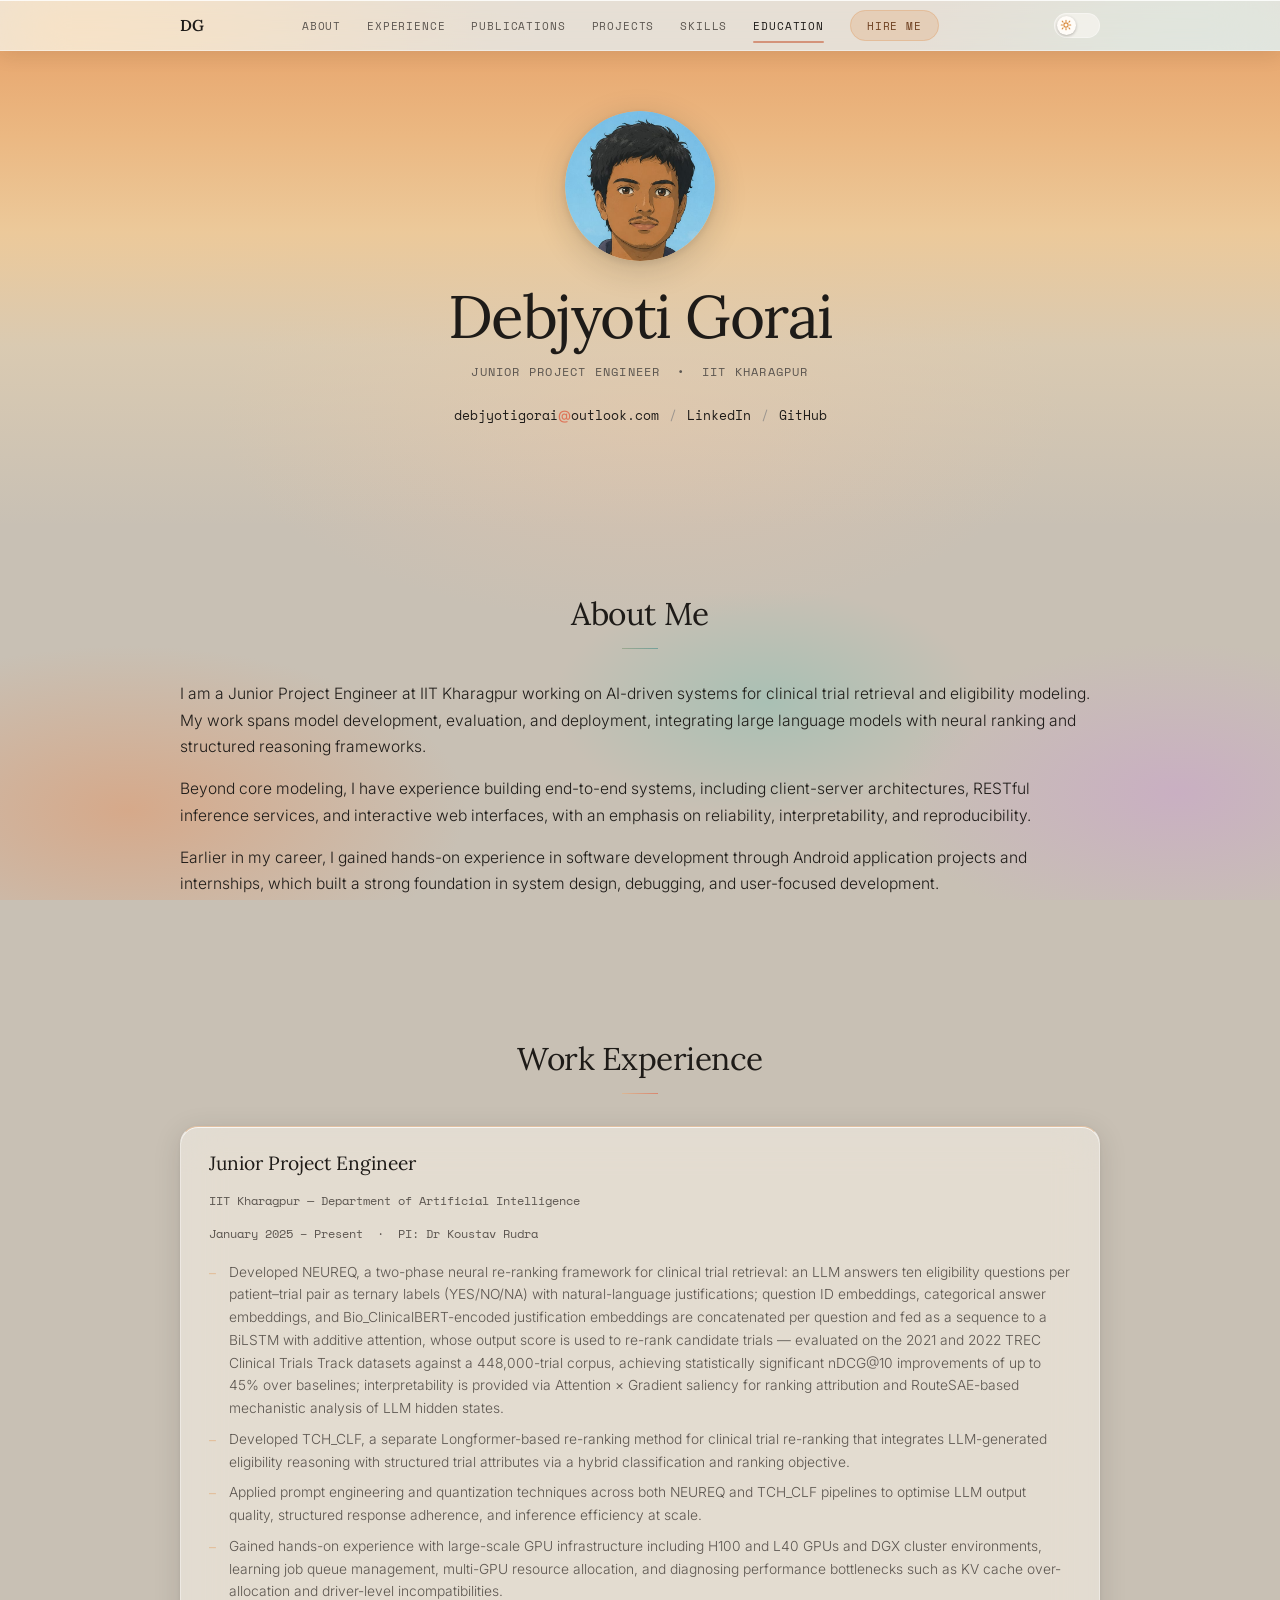
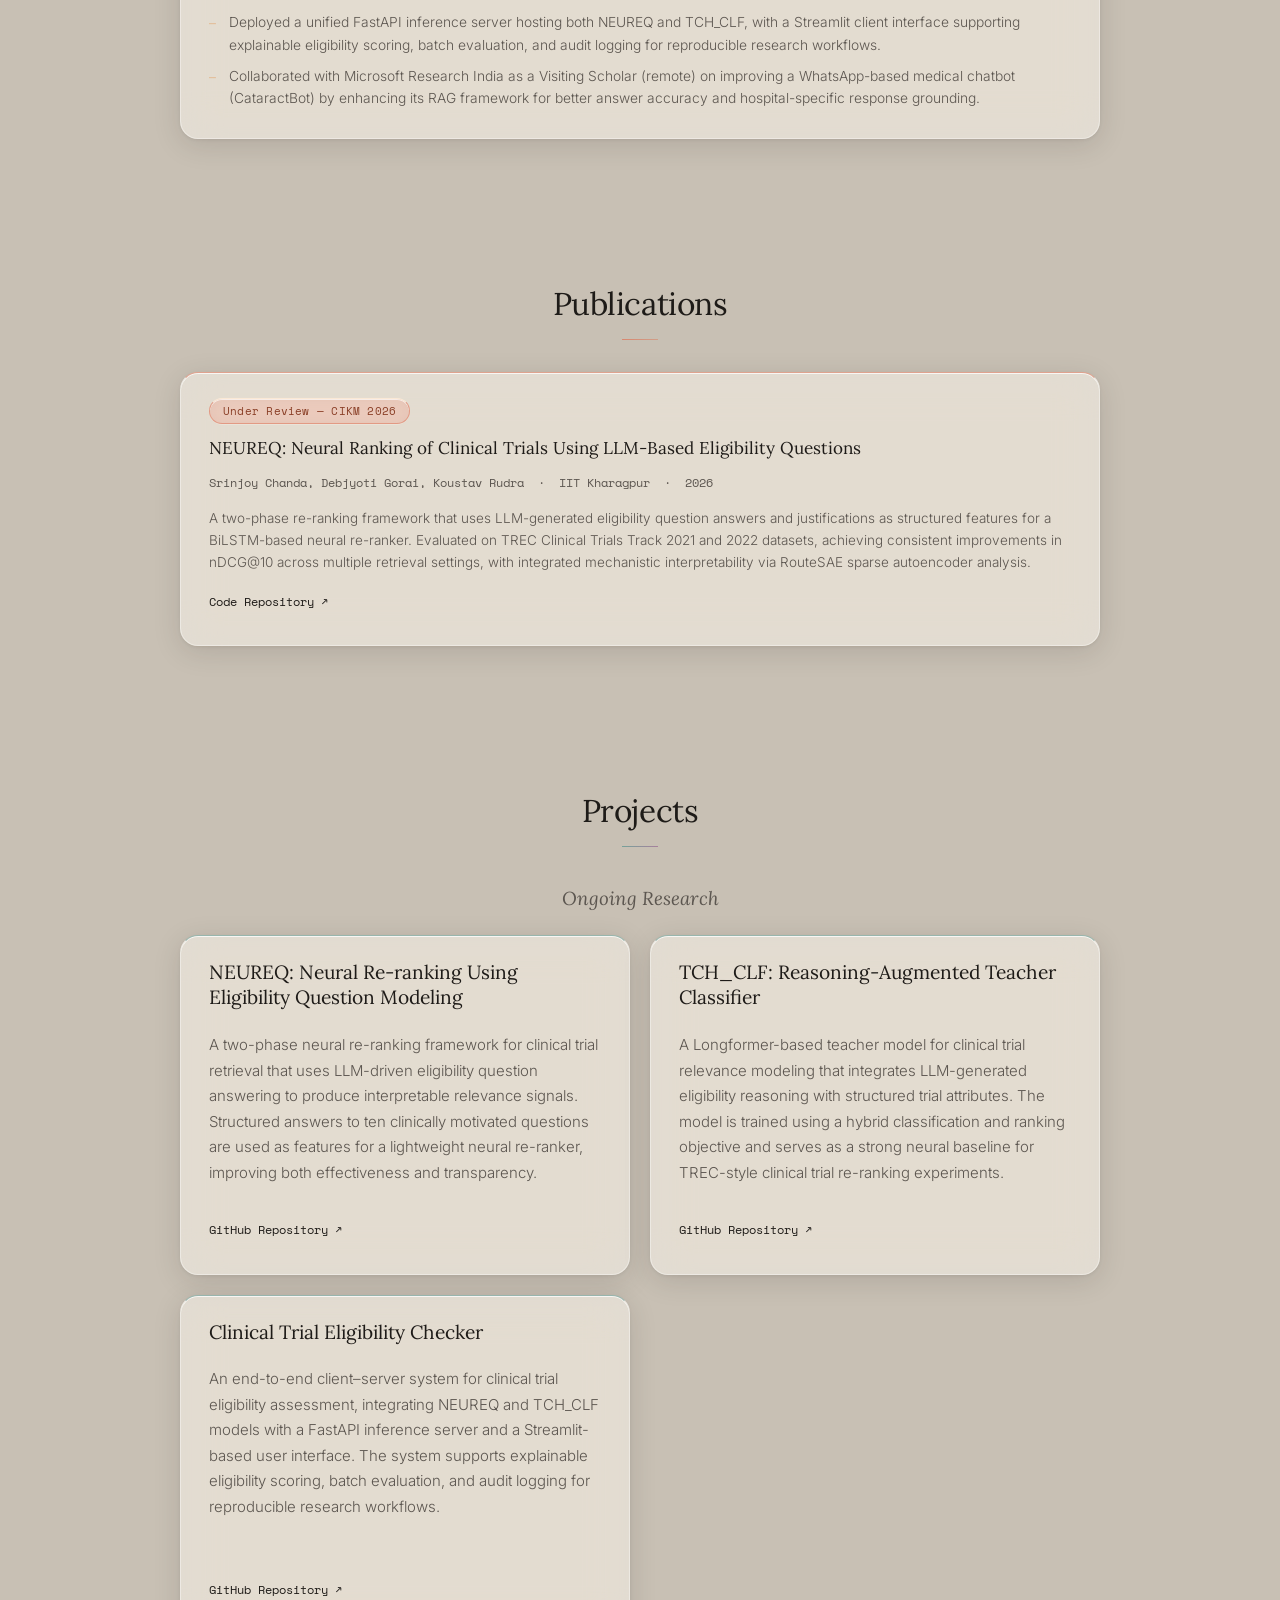
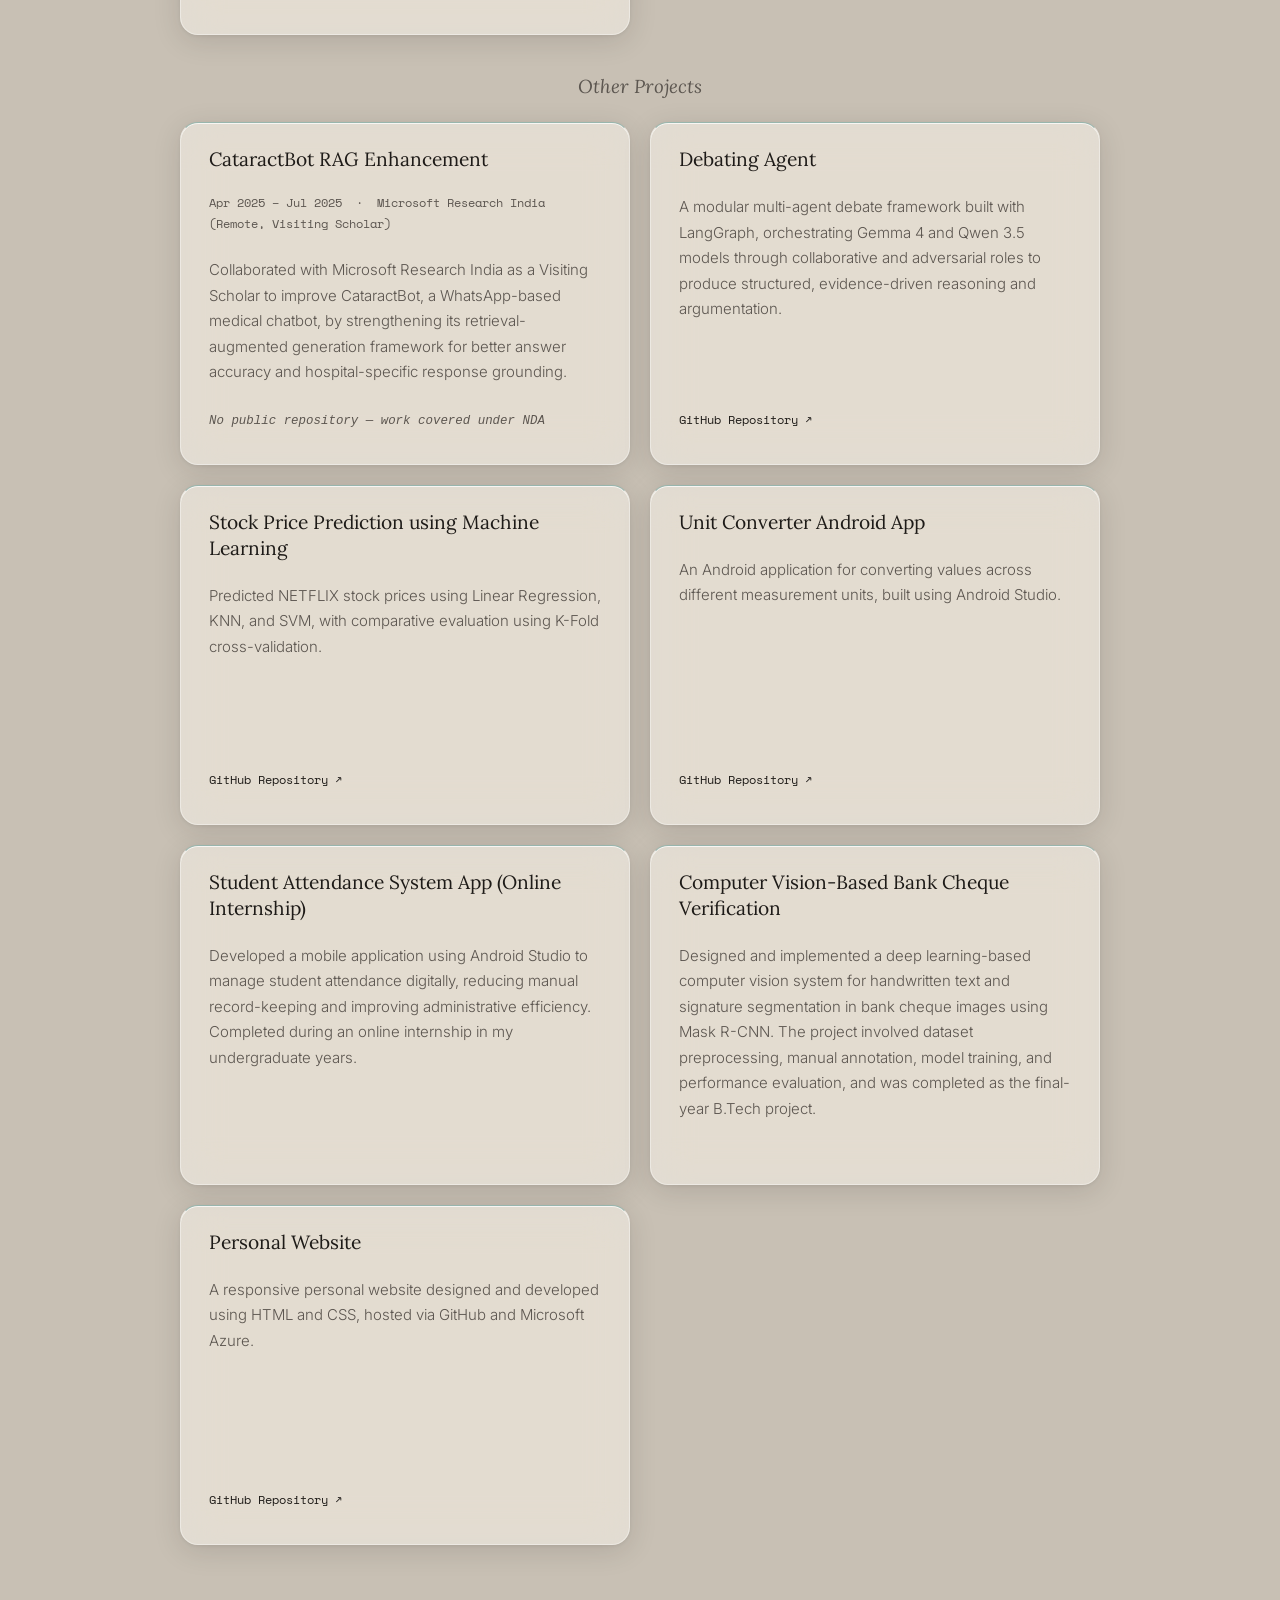
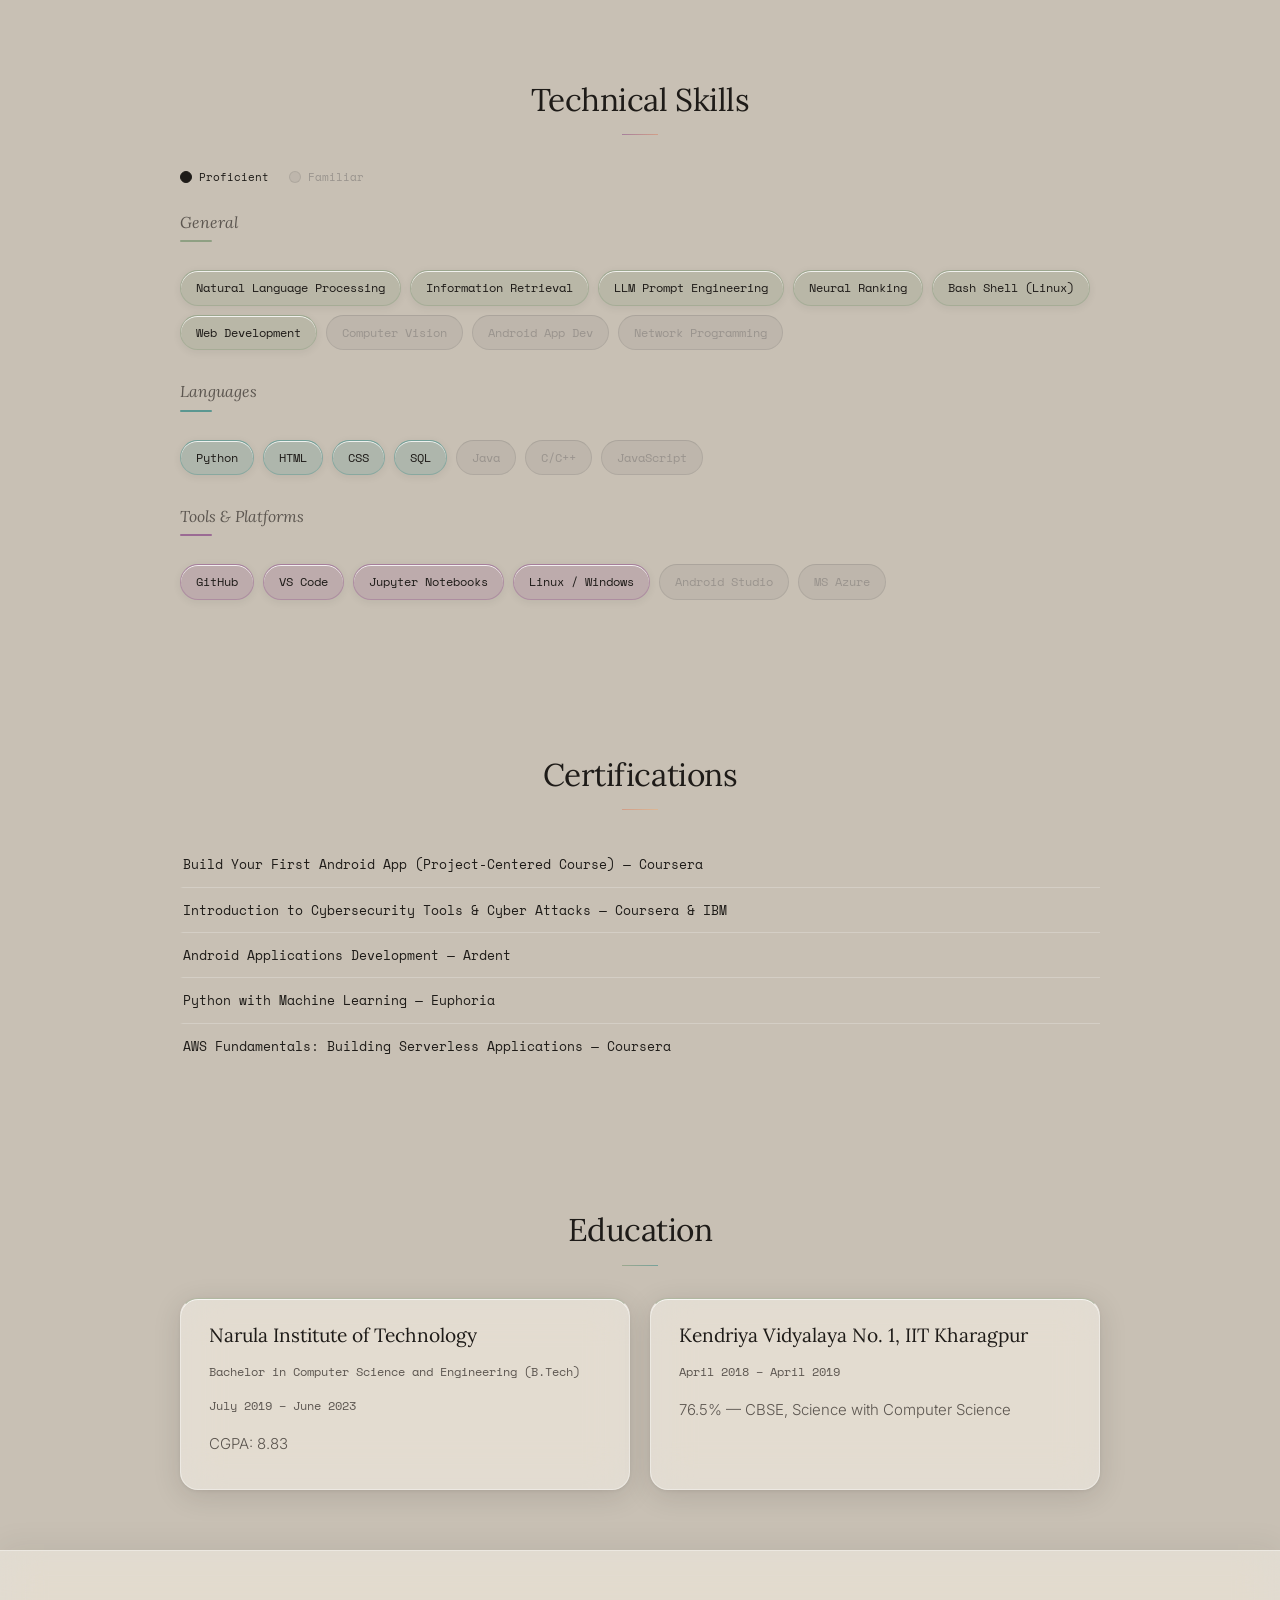
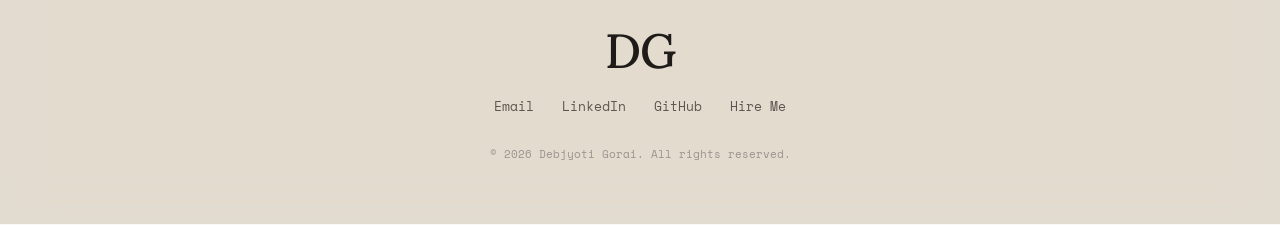
==== commit b7154e44: "Update index.html" ====
--- a/index.html
+++ b/index.html
@@ -256,10 +256,10 @@
                     <div class="project-item card">
                         <h3>Computer Vision-Based Bank Cheque Verification</h3>
                         <p class="card-desc">
-                            Designed and implemented a computer vision-based system to automatically
-                            verify bank cheques by detecting and validating required fields using
-                            image processing and machine learning techniques. Completed during an
-                            online internship in my undergraduate years.
+                            Designed and implemented a deep learning-based computer vision system for 
+                            handwritten text and signature segmentation in bank cheque images using Mask R-CNN. 
+                            The project involved dataset preprocessing, manual annotation, model training, and 
+                            performance evaluation, and was completed as the final-year B.Tech project.
                         </p>
                     </div>
                 </div>
